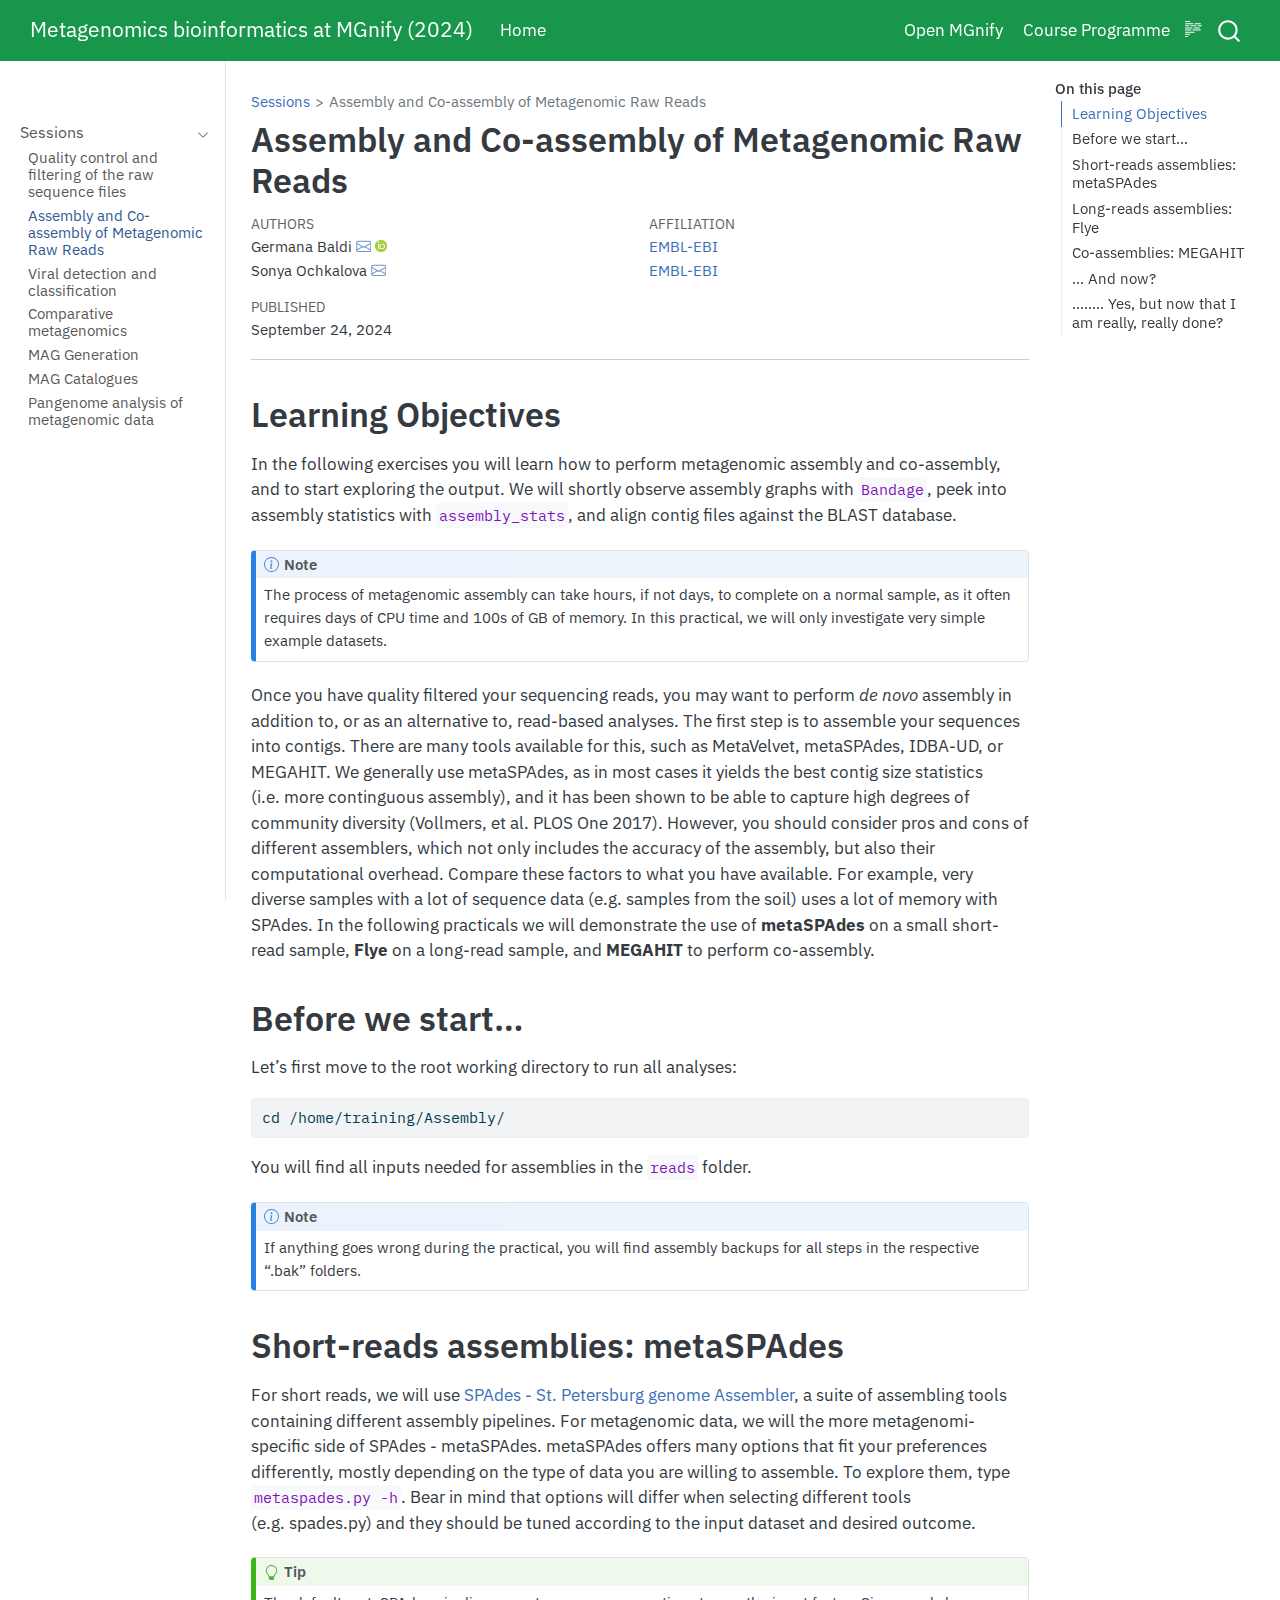
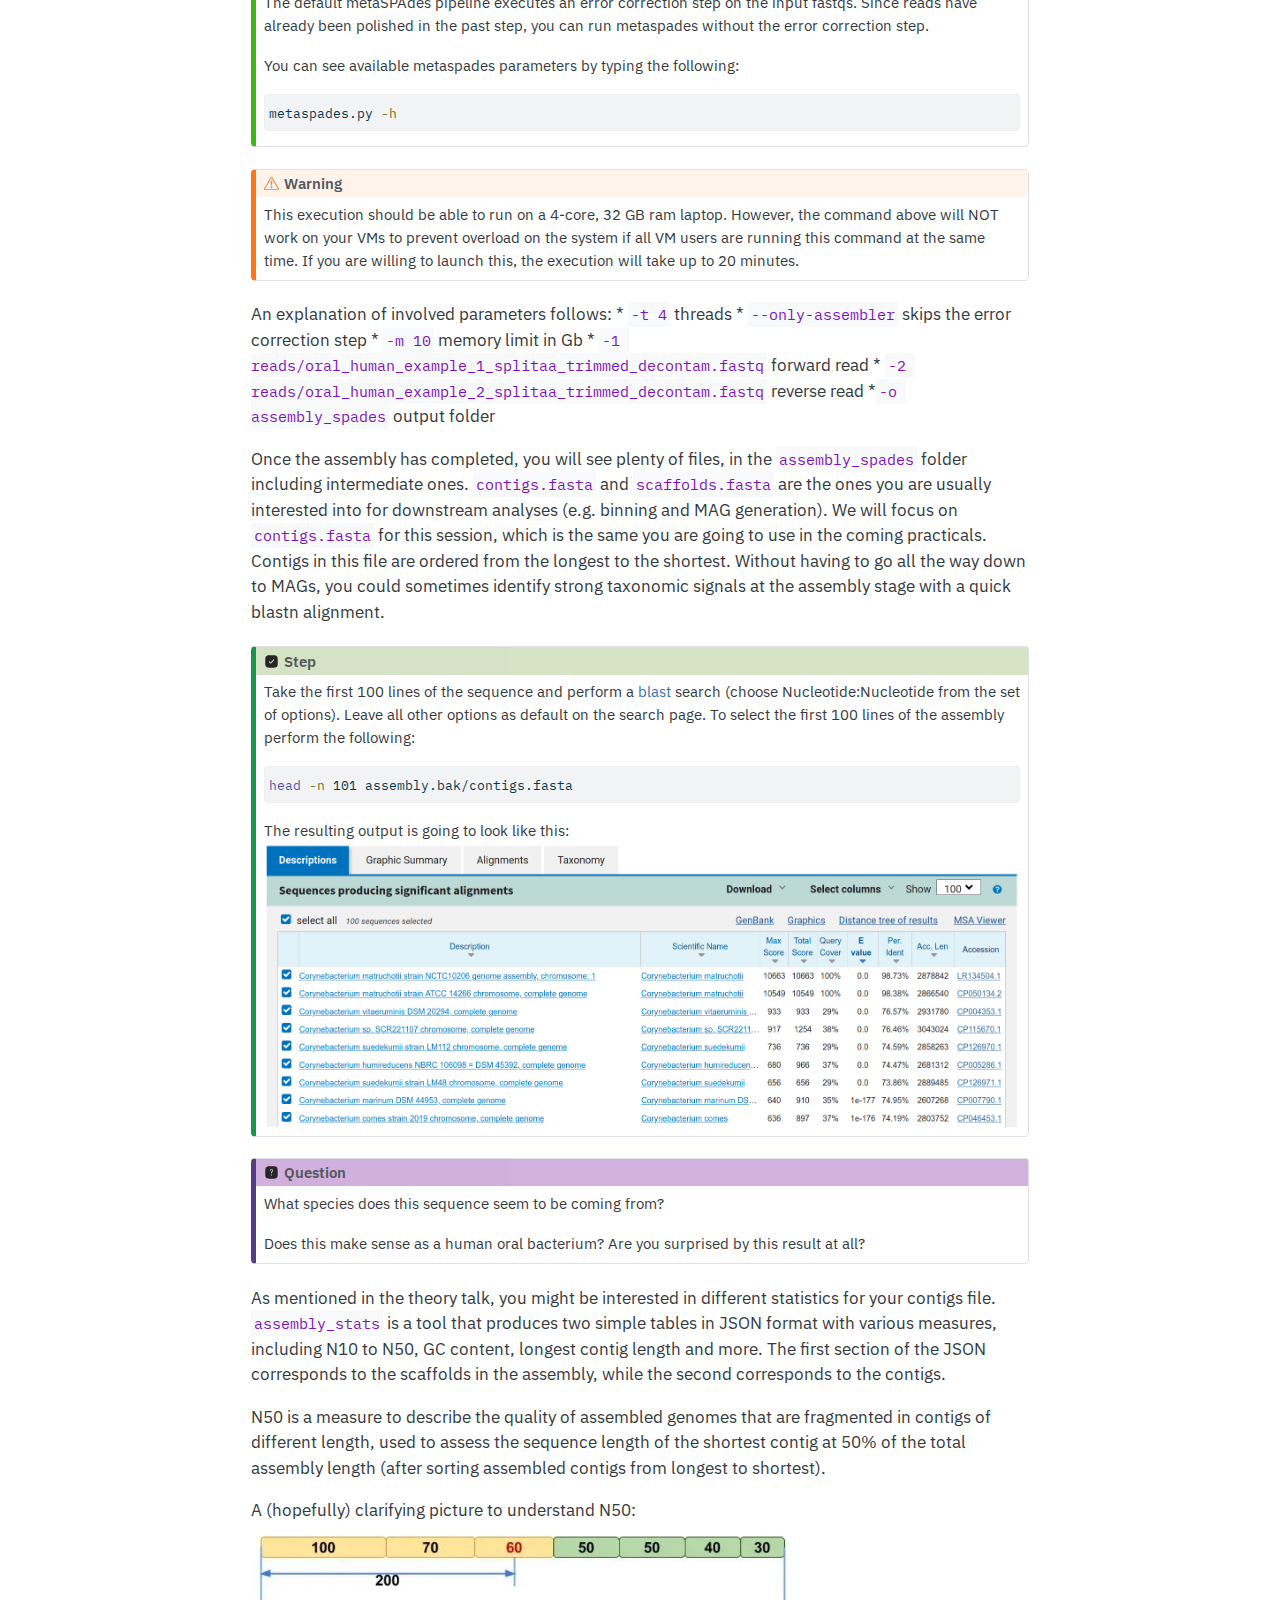
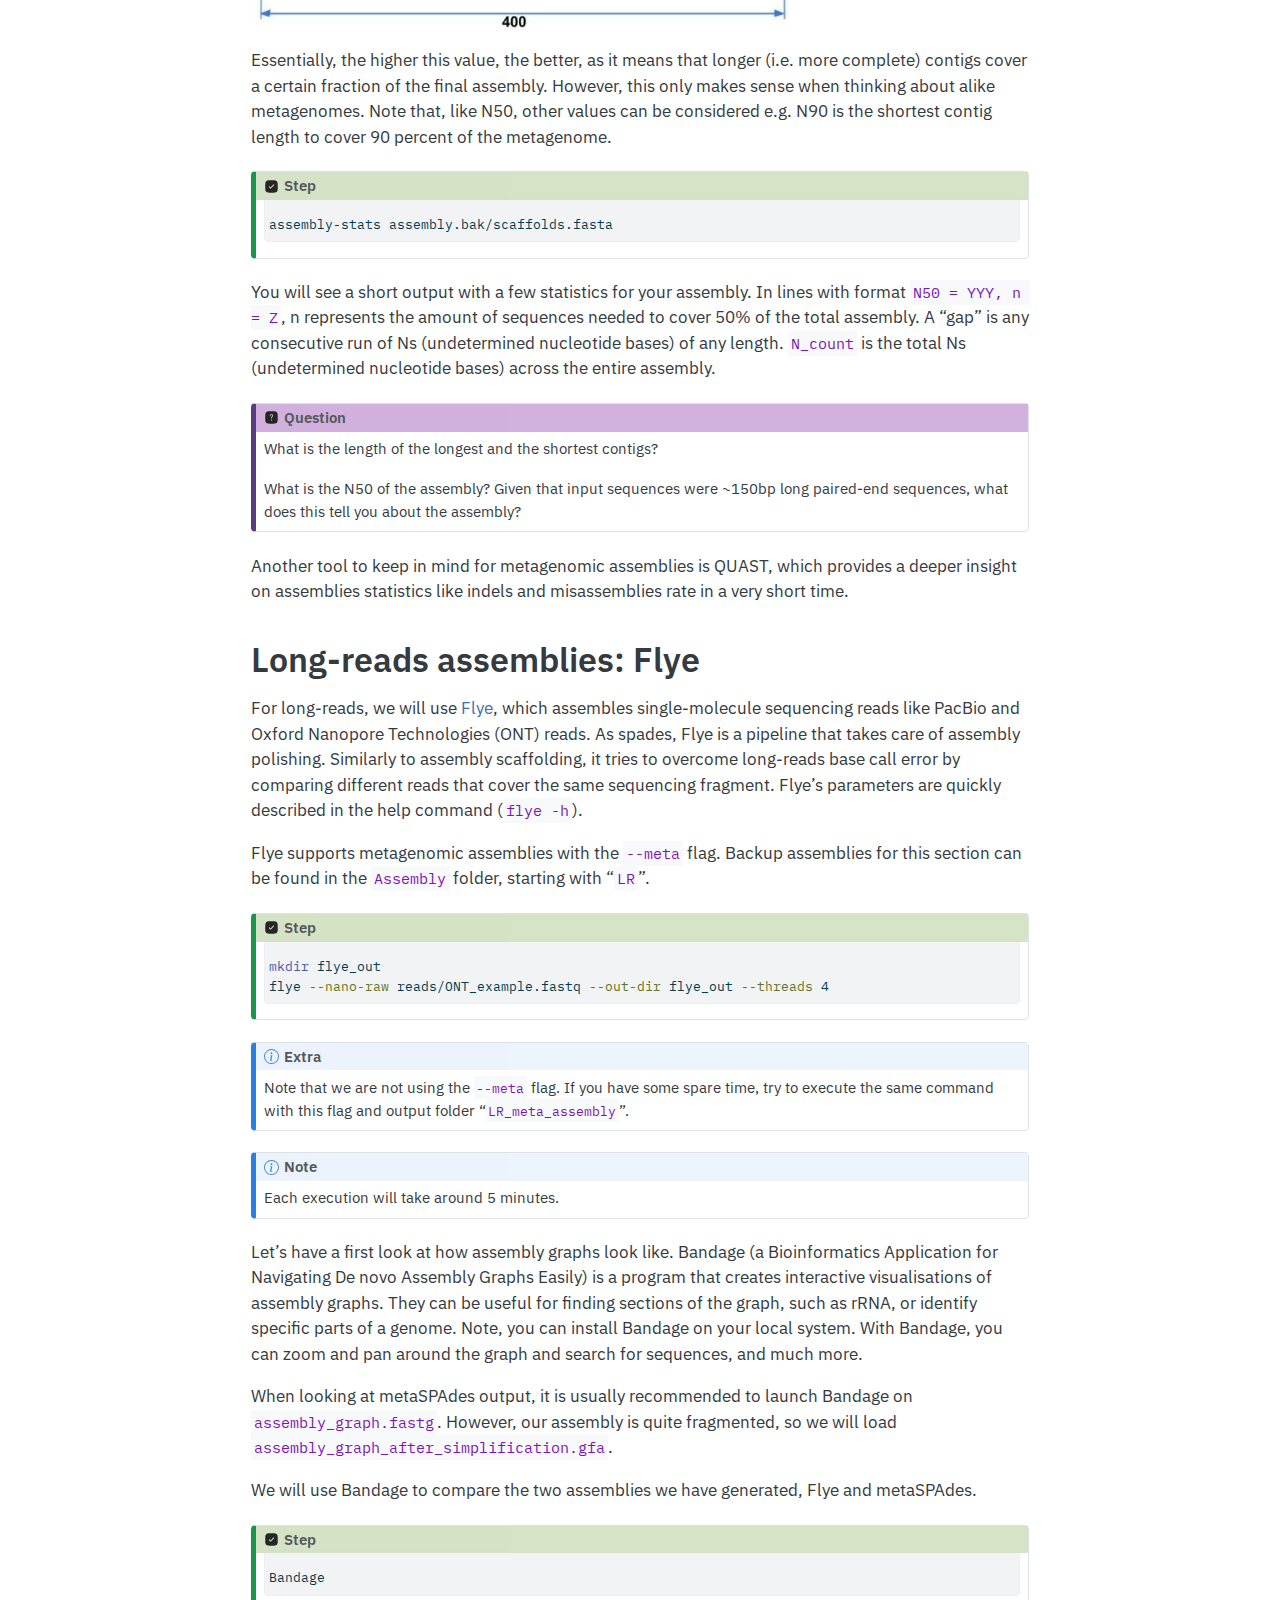
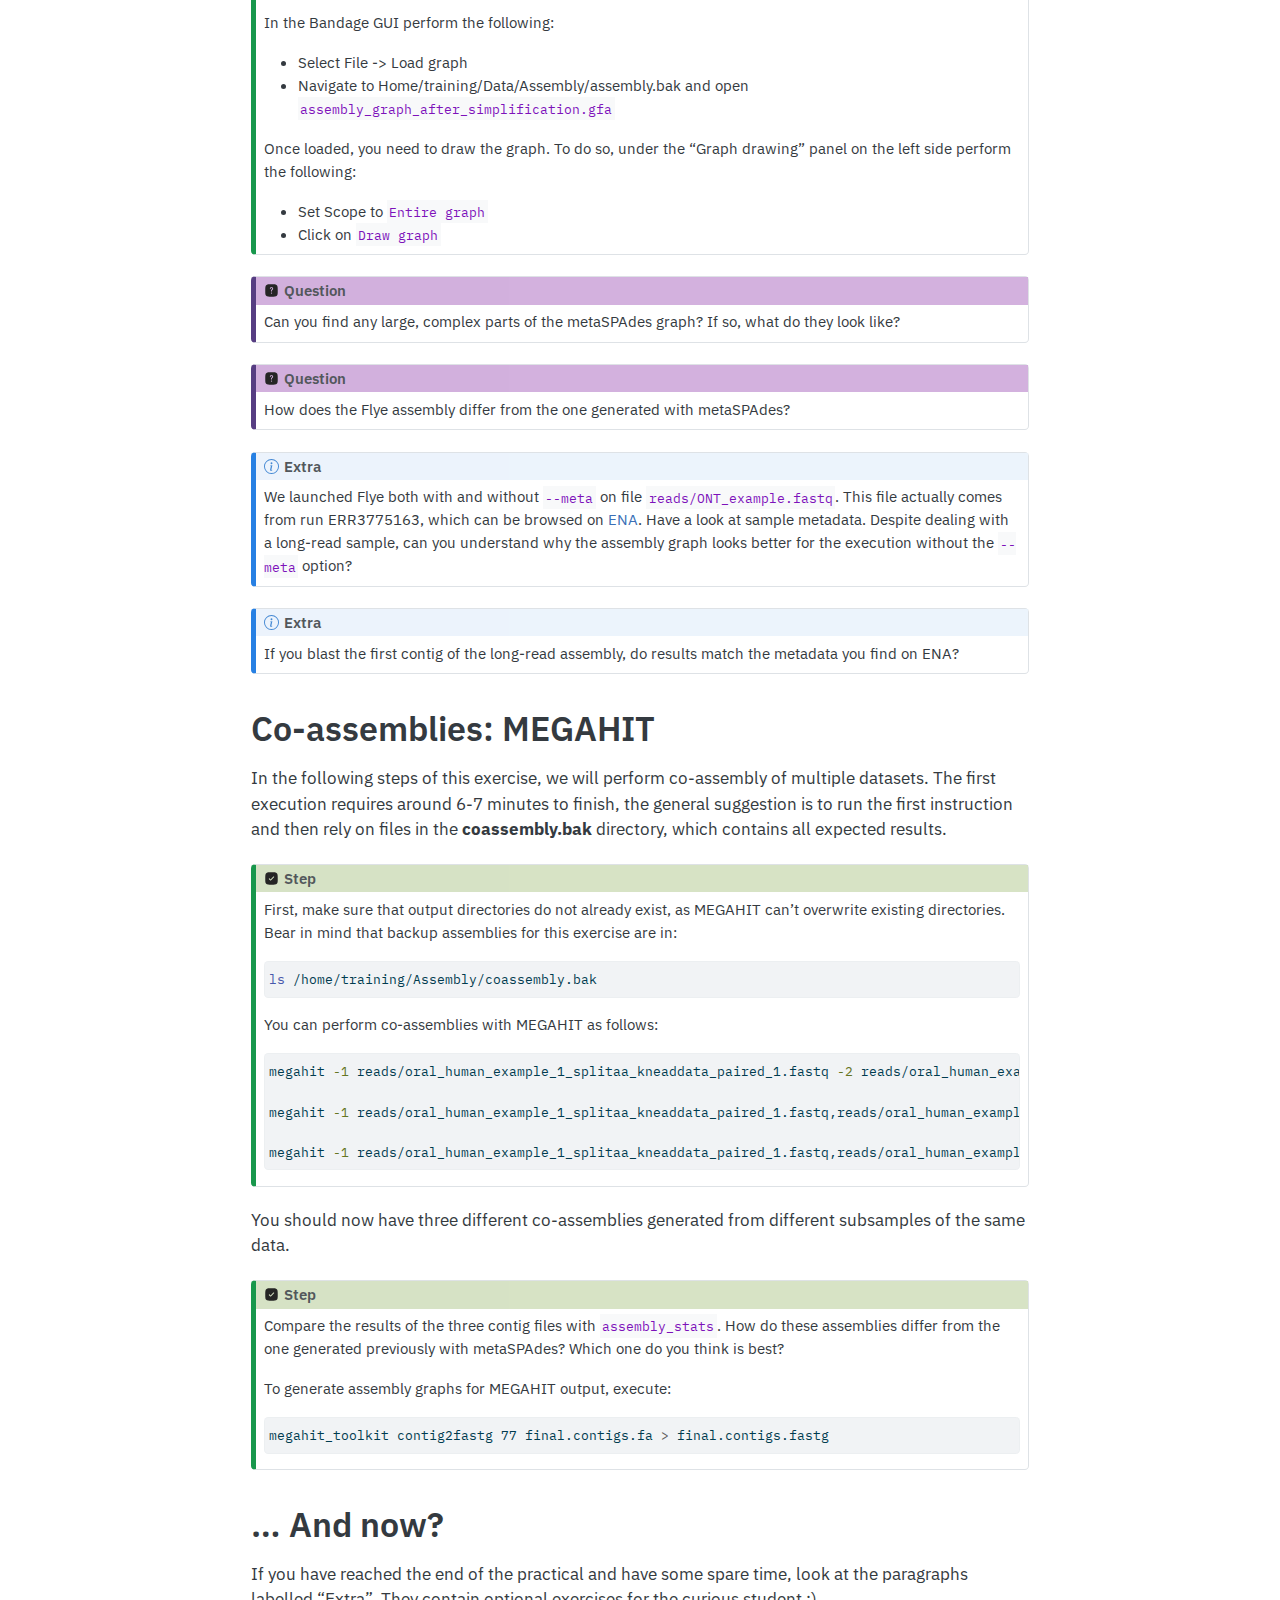
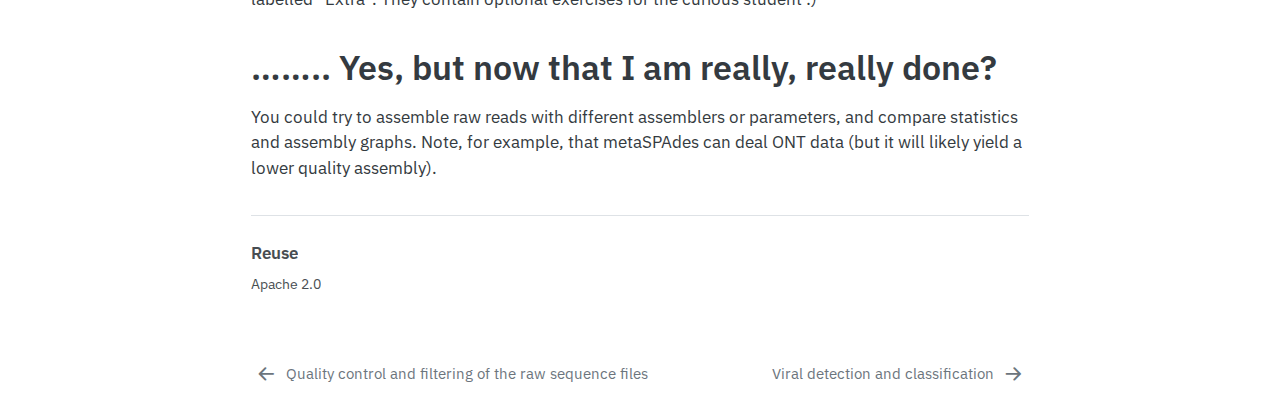
==== sessions/assemblies.html @ ae5f7436 "Built site for gh-pages" ====
<!DOCTYPE html>
<html xmlns="http://www.w3.org/1999/xhtml" lang="en" xml:lang="en"><head>

<meta charset="utf-8">
<meta name="generator" content="quarto-1.5.56">

<meta name="viewport" content="width=device-width, initial-scale=1.0, user-scalable=yes">

<meta name="author" content="Germana Baldi">
<meta name="author" content="Sonya Ochkalova">
<meta name="dcterms.date" content="2024-09-24">

<title>Assembly and Co-assembly of Metagenomic Raw Reads – Metagenomics bioinformatics at MGnify (2024)</title>
<style>
code{white-space: pre-wrap;}
span.smallcaps{font-variant: small-caps;}
div.columns{display: flex; gap: min(4vw, 1.5em);}
div.column{flex: auto; overflow-x: auto;}
div.hanging-indent{margin-left: 1.5em; text-indent: -1.5em;}
ul.task-list{list-style: none;}
ul.task-list li input[type="checkbox"] {
  width: 0.8em;
  margin: 0 0.8em 0.2em -1em; /* quarto-specific, see https://github.com/quarto-dev/quarto-cli/issues/4556 */ 
  vertical-align: middle;
}
/* CSS for syntax highlighting */
pre > code.sourceCode { white-space: pre; position: relative; }
pre > code.sourceCode > span { line-height: 1.25; }
pre > code.sourceCode > span:empty { height: 1.2em; }
.sourceCode { overflow: visible; }
code.sourceCode > span { color: inherit; text-decoration: inherit; }
div.sourceCode { margin: 1em 0; }
pre.sourceCode { margin: 0; }
@media screen {
div.sourceCode { overflow: auto; }
}
@media print {
pre > code.sourceCode { white-space: pre-wrap; }
pre > code.sourceCode > span { display: inline-block; text-indent: -5em; padding-left: 5em; }
}
pre.numberSource code
  { counter-reset: source-line 0; }
pre.numberSource code > span
  { position: relative; left: -4em; counter-increment: source-line; }
pre.numberSource code > span > a:first-child::before
  { content: counter(source-line);
    position: relative; left: -1em; text-align: right; vertical-align: baseline;
    border: none; display: inline-block;
    -webkit-touch-callout: none; -webkit-user-select: none;
    -khtml-user-select: none; -moz-user-select: none;
    -ms-user-select: none; user-select: none;
    padding: 0 4px; width: 4em;
  }
pre.numberSource { margin-left: 3em;  padding-left: 4px; }
div.sourceCode
  {   }
@media screen {
pre > code.sourceCode > span > a:first-child::before { text-decoration: underline; }
}
</style>


<script src="../site_libs/quarto-nav/quarto-nav.js"></script>
<script src="../site_libs/quarto-nav/headroom.min.js"></script>
<script src="../site_libs/clipboard/clipboard.min.js"></script>
<script src="../site_libs/quarto-search/autocomplete.umd.js"></script>
<script src="../site_libs/quarto-search/fuse.min.js"></script>
<script src="../site_libs/quarto-search/quarto-search.js"></script>
<meta name="quarto:offset" content="../">
<link href="../sessions/virify.html" rel="next">
<link href="../sessions/qc.html" rel="prev">
<link href="../static/mgnify_logo.png" rel="icon" type="image/png">
<script src="../site_libs/quarto-html/quarto.js"></script>
<script src="../site_libs/quarto-html/popper.min.js"></script>
<script src="../site_libs/quarto-html/tippy.umd.min.js"></script>
<script src="../site_libs/quarto-html/anchor.min.js"></script>
<link href="../site_libs/quarto-html/tippy.css" rel="stylesheet">
<link href="../site_libs/quarto-html/quarto-syntax-highlighting.css" rel="stylesheet" id="quarto-text-highlighting-styles">
<script src="../site_libs/bootstrap/bootstrap.min.js"></script>
<link href="../site_libs/bootstrap/bootstrap-icons.css" rel="stylesheet">
<link href="../site_libs/bootstrap/bootstrap.min.css" rel="stylesheet" id="quarto-bootstrap" data-mode="light">
<script id="quarto-search-options" type="application/json">{
  "location": "navbar",
  "copy-button": false,
  "collapse-after": 3,
  "panel-placement": "end",
  "type": "overlay",
  "limit": 50,
  "keyboard-shortcut": [
    "f",
    "/",
    "s"
  ],
  "show-item-context": false,
  "language": {
    "search-no-results-text": "No results",
    "search-matching-documents-text": "matching documents",
    "search-copy-link-title": "Copy link to search",
    "search-hide-matches-text": "Hide additional matches",
    "search-more-match-text": "more match in this document",
    "search-more-matches-text": "more matches in this document",
    "search-clear-button-title": "Clear",
    "search-text-placeholder": "",
    "search-detached-cancel-button-title": "Cancel",
    "search-submit-button-title": "Submit",
    "search-label": "Search"
  }
}</script>


</head>

<body class="nav-sidebar docked nav-fixed">

<div id="quarto-search-results"></div>
  <header id="quarto-header" class="headroom fixed-top">
    <nav class="navbar navbar-expand-lg " data-bs-theme="dark">
      <div class="navbar-container container-fluid">
      <div class="navbar-brand-container mx-auto">
    <a class="navbar-brand" href="../index.html">
    <span class="navbar-title">Metagenomics bioinformatics at MGnify (2024)</span>
    </a>
  </div>
            <div id="quarto-search" class="" title="Search"></div>
          <button class="navbar-toggler" type="button" data-bs-toggle="collapse" data-bs-target="#navbarCollapse" aria-controls="navbarCollapse" role="menu" aria-expanded="false" aria-label="Toggle navigation" onclick="if (window.quartoToggleHeadroom) { window.quartoToggleHeadroom(); }">
  <span class="navbar-toggler-icon"></span>
</button>
          <div class="collapse navbar-collapse" id="navbarCollapse">
            <ul class="navbar-nav navbar-nav-scroll me-auto">
  <li class="nav-item">
    <a class="nav-link" href="../index.html"> 
<span class="menu-text">Home</span></a>
  </li>  
</ul>
            <ul class="navbar-nav navbar-nav-scroll ms-auto">
  <li class="nav-item">
    <a class="nav-link" href="https://www.ebi.ac.uk/metagenomics"> 
<span class="menu-text">Open MGnify</span></a>
  </li>  
  <li class="nav-item">
    <a class="nav-link" href="https://www.ebi.ac.uk/training/events/metagenomics-bioinformatics-mgnify/#vf-tabs__section--tab2"> 
<span class="menu-text">Course Programme</span></a>
  </li>  
</ul>
          </div> <!-- /navcollapse -->
            <div class="quarto-navbar-tools">
  <a href="" class="quarto-reader-toggle quarto-navigation-tool px-1" onclick="window.quartoToggleReader(); return false;" title="Toggle reader mode">
  <div class="quarto-reader-toggle-btn">
  <i class="bi"></i>
  </div>
</a>
</div>
      </div> <!-- /container-fluid -->
    </nav>
  <nav class="quarto-secondary-nav">
    <div class="container-fluid d-flex">
      <button type="button" class="quarto-btn-toggle btn" data-bs-toggle="collapse" role="button" data-bs-target=".quarto-sidebar-collapse-item" aria-controls="quarto-sidebar" aria-expanded="false" aria-label="Toggle sidebar navigation" onclick="if (window.quartoToggleHeadroom) { window.quartoToggleHeadroom(); }">
        <i class="bi bi-layout-text-sidebar-reverse"></i>
      </button>
        <nav class="quarto-page-breadcrumbs" aria-label="breadcrumb"><ol class="breadcrumb"><li class="breadcrumb-item"><a href="../sessions/qc.html">Sessions</a></li><li class="breadcrumb-item"><a href="../sessions/assemblies.html">Assembly and Co-assembly of Metagenomic Raw Reads</a></li></ol></nav>
        <a class="flex-grow-1" role="navigation" data-bs-toggle="collapse" data-bs-target=".quarto-sidebar-collapse-item" aria-controls="quarto-sidebar" aria-expanded="false" aria-label="Toggle sidebar navigation" onclick="if (window.quartoToggleHeadroom) { window.quartoToggleHeadroom(); }">      
        </a>
      <button type="button" class="btn quarto-search-button" aria-label="Search" onclick="window.quartoOpenSearch();">
        <i class="bi bi-search"></i>
      </button>
    </div>
  </nav>
</header>
<!-- content -->
<div id="quarto-content" class="quarto-container page-columns page-rows-contents page-layout-article page-navbar">
<!-- sidebar -->
  <nav id="quarto-sidebar" class="sidebar collapse collapse-horizontal quarto-sidebar-collapse-item sidebar-navigation docked overflow-auto">
        <div class="mt-2 flex-shrink-0 align-items-center">
        <div class="sidebar-search">
        <div id="quarto-search" class="" title="Search"></div>
        </div>
        </div>
    <div class="sidebar-menu-container"> 
    <ul class="list-unstyled mt-1">
        <li class="sidebar-item sidebar-item-section">
      <div class="sidebar-item-container"> 
            <a class="sidebar-item-text sidebar-link text-start" data-bs-toggle="collapse" data-bs-target="#quarto-sidebar-section-1" role="navigation" aria-expanded="true">
 <span class="menu-text">Sessions</span></a>
          <a class="sidebar-item-toggle text-start" data-bs-toggle="collapse" data-bs-target="#quarto-sidebar-section-1" role="navigation" aria-expanded="true" aria-label="Toggle section">
            <i class="bi bi-chevron-right ms-2"></i>
          </a> 
      </div>
      <ul id="quarto-sidebar-section-1" class="collapse list-unstyled sidebar-section depth1 show">  
          <li class="sidebar-item">
  <div class="sidebar-item-container"> 
  <a href="../sessions/qc.html" class="sidebar-item-text sidebar-link">
 <span class="menu-text">Quality control and filtering of the raw sequence files</span></a>
  </div>
</li>
          <li class="sidebar-item">
  <div class="sidebar-item-container"> 
  <a href="../sessions/assemblies.html" class="sidebar-item-text sidebar-link active">
 <span class="menu-text">Assembly and Co-assembly of Metagenomic Raw Reads</span></a>
  </div>
</li>
          <li class="sidebar-item">
  <div class="sidebar-item-container"> 
  <a href="../sessions/virify.html" class="sidebar-item-text sidebar-link">
 <span class="menu-text">Viral detection and classification</span></a>
  </div>
</li>
          <li class="sidebar-item">
  <div class="sidebar-item-container"> 
  <a href="../sessions/comparative_metagenomics.html" class="sidebar-item-text sidebar-link">
 <span class="menu-text">Comparative metagenomics</span></a>
  </div>
</li>
          <li class="sidebar-item">
  <div class="sidebar-item-container"> 
  <a href="../sessions/mags.html" class="sidebar-item-text sidebar-link">
 <span class="menu-text">MAG Generation</span></a>
  </div>
</li>
          <li class="sidebar-item">
  <div class="sidebar-item-container"> 
  <a href="../sessions/mag_catalogues.html" class="sidebar-item-text sidebar-link">
 <span class="menu-text">MAG Catalogues</span></a>
  </div>
</li>
          <li class="sidebar-item">
  <div class="sidebar-item-container"> 
  <a href="../sessions/pangenome.html" class="sidebar-item-text sidebar-link">
 <span class="menu-text">Pangenome analysis of metagenomic data</span></a>
  </div>
</li>
      </ul>
  </li>
    </ul>
    </div>
</nav>
<div id="quarto-sidebar-glass" class="quarto-sidebar-collapse-item" data-bs-toggle="collapse" data-bs-target=".quarto-sidebar-collapse-item"></div>
<!-- margin-sidebar -->
    <div id="quarto-margin-sidebar" class="sidebar margin-sidebar">
        <nav id="TOC" role="doc-toc" class="toc-active">
    <h2 id="toc-title">On this page</h2>
   
  <ul>
  <li><a href="#learning-objectives" id="toc-learning-objectives" class="nav-link active" data-scroll-target="#learning-objectives">Learning Objectives</a></li>
  <li><a href="#before-we-start" id="toc-before-we-start" class="nav-link" data-scroll-target="#before-we-start">Before we start…</a></li>
  <li><a href="#short-reads-assemblies-metaspades" id="toc-short-reads-assemblies-metaspades" class="nav-link" data-scroll-target="#short-reads-assemblies-metaspades">Short-reads assemblies: metaSPAdes</a></li>
  <li><a href="#long-reads-assemblies-flye" id="toc-long-reads-assemblies-flye" class="nav-link" data-scroll-target="#long-reads-assemblies-flye">Long-reads assemblies: Flye</a></li>
  <li><a href="#co-assemblies-megahit" id="toc-co-assemblies-megahit" class="nav-link" data-scroll-target="#co-assemblies-megahit">Co-assemblies: MEGAHIT</a></li>
  <li><a href="#and-now" id="toc-and-now" class="nav-link" data-scroll-target="#and-now">… And now?</a></li>
  <li><a href="#yes-but-now-that-i-am-really-really-done" id="toc-yes-but-now-that-i-am-really-really-done" class="nav-link" data-scroll-target="#yes-but-now-that-i-am-really-really-done">…….. Yes, but now that I am really, really done?</a></li>
  </ul>
</nav>
    </div>
<!-- main -->
<main class="content" id="quarto-document-content">

<header id="title-block-header" class="quarto-title-block default"><nav class="quarto-page-breadcrumbs quarto-title-breadcrumbs d-none d-lg-block" aria-label="breadcrumb"><ol class="breadcrumb"><li class="breadcrumb-item"><a href="../sessions/qc.html">Sessions</a></li><li class="breadcrumb-item"><a href="../sessions/assemblies.html">Assembly and Co-assembly of Metagenomic Raw Reads</a></li></ol></nav>
<div class="quarto-title">
<h1 class="title">Assembly and Co-assembly of Metagenomic Raw Reads</h1>
</div>


<div class="quarto-title-meta-author">
  <div class="quarto-title-meta-heading">Authors</div>
  <div class="quarto-title-meta-heading">Affiliation</div>
  
    <div class="quarto-title-meta-contents">
    <p class="author">Germana Baldi <a href="mailto:germanab@ebi.ac.uk" class="quarto-title-author-email"><i class="bi bi-envelope"></i></a> <a href="https://orcid.org/0000-0003-1719-5206" class="quarto-title-author-orcid"> <img src="[data-uri]"></a></p>
  </div>
  <div class="quarto-title-meta-contents">
        <p class="affiliation">
            <a href="www.ebi.ac.uk">
            EMBL-EBI
            </a>
          </p>
      </div>
    <div class="quarto-title-meta-contents">
    <p class="author">Sonya Ochkalova <a href="mailto:sofia@ebi.ac.uk" class="quarto-title-author-email"><i class="bi bi-envelope"></i></a> </p>
  </div>
  <div class="quarto-title-meta-contents">
        <p class="affiliation">
            <a href="www.ebi.ac.uk">
            EMBL-EBI
            </a>
          </p>
      </div>
  </div>

<div class="quarto-title-meta">

      
    <div>
    <div class="quarto-title-meta-heading">Published</div>
    <div class="quarto-title-meta-contents">
      <p class="date">September 24, 2024</p>
    </div>
  </div>
  
    
  </div>
  


</header>


<hr>
<section id="learning-objectives" class="level1">
<h1>Learning Objectives</h1>
<p>In the following exercises you will learn how to perform metagenomic assembly and co-assembly, and to start exploring the output. We will shortly observe assembly graphs with <code>Bandage</code>, peek into assembly statistics with <code>assembly_stats</code>, and align contig files against the BLAST database.</p>
<div class="callout callout-style-default callout-note callout-titled">
<div class="callout-header d-flex align-content-center">
<div class="callout-icon-container">
<i class="callout-icon"></i>
</div>
<div class="callout-title-container flex-fill">
Note
</div>
</div>
<div class="callout-body-container callout-body">
<p>The process of metagenomic assembly can take hours, if not days, to complete on a normal sample, as it often requires days of CPU time and 100s of GB of memory. In this practical, we will only investigate very simple example datasets.</p>
</div>
</div>
<p>Once you have quality filtered your sequencing reads, you may want to perform <em>de novo</em> assembly in addition to, or as an alternative to, read-based analyses. The first step is to assemble your sequences into contigs. There are many tools available for this, such as MetaVelvet, metaSPAdes, IDBA-UD, or MEGAHIT. We generally use metaSPAdes, as in most cases it yields the best contig size statistics (i.e.&nbsp;more continguous assembly), and it has been shown to be able to capture high degrees of community diversity (Vollmers, et al.&nbsp;PLOS One 2017). However, you should consider pros and cons of different assemblers, which not only includes the accuracy of the assembly, but also their computational overhead. Compare these factors to what you have available. For example, very diverse samples with a lot of sequence data (e.g.&nbsp;samples from the soil) uses a lot of memory with SPAdes. In the following practicals we will demonstrate the use of <strong>metaSPAdes</strong> on a small short-read sample, <strong>Flye</strong> on a long-read sample, and <strong>MEGAHIT</strong> to perform co-assembly.</p>
</section>
<section id="before-we-start" class="level1">
<h1>Before we start…</h1>
<p>Let’s first move to the root working directory to run all analyses:</p>
<div class="sourceCode" id="cb1"><pre class="sourceCode bash code-with-copy"><code class="sourceCode bash"><span id="cb1-1"><a href="#cb1-1" aria-hidden="true" tabindex="-1"></a><span class="bu">cd</span> /home/training/Assembly/</span></code><button title="Copy to Clipboard" class="code-copy-button"><i class="bi"></i></button></pre></div>
<p>You will find all inputs needed for assemblies in the <code>reads</code> folder.</p>
<div class="callout callout-style-default callout-note callout-titled">
<div class="callout-header d-flex align-content-center">
<div class="callout-icon-container">
<i class="callout-icon"></i>
</div>
<div class="callout-title-container flex-fill">
Note
</div>
</div>
<div class="callout-body-container callout-body">
<p>If anything goes wrong during the practical, you will find assembly backups for all steps in the respective “.bak” folders.</p>
</div>
</div>
</section>
<section id="short-reads-assemblies-metaspades" class="level1">
<h1>Short-reads assemblies: metaSPAdes</h1>
<p>For short reads, we will use <a href="https://github.com/ablab/spades">SPAdes - St.&nbsp;Petersburg genome Assembler</a>, a suite of assembling tools containing different assembly pipelines. For metagenomic data, we will the more metagenomi-specific side of SPAdes - metaSPAdes. metaSPAdes offers many options that fit your preferences differently, mostly depending on the type of data you are willing to assemble. To explore them, type <code>metaspades.py -h</code>. Bear in mind that options will differ when selecting different tools (e.g.&nbsp;spades.py) and they should be tuned according to the input dataset and desired outcome.</p>
<div class="callout callout-style-default callout-tip callout-titled">
<div class="callout-header d-flex align-content-center">
<div class="callout-icon-container">
<i class="callout-icon"></i>
</div>
<div class="callout-title-container flex-fill">
Tip
</div>
</div>
<div class="callout-body-container callout-body">
<p>The default metaSPAdes pipeline executes an error correction step on the input fastqs. Since reads have already been polished in the past step, you can run metaspades without the error correction step.</p>
<p>You can see available metaspades parameters by typing the following:</p>
<div class="sourceCode" id="cb2"><pre class="sourceCode bash code-with-copy"><code class="sourceCode bash"><span id="cb2-1"><a href="#cb2-1" aria-hidden="true" tabindex="-1"></a><span class="ex">metaspades.py</span> <span class="at">-h</span> </span></code><button title="Copy to Clipboard" class="code-copy-button"><i class="bi"></i></button></pre></div>
</div>
</div>
<div class="callout callout-style-default callout-warning callout-titled">
<div class="callout-header d-flex align-content-center">
<div class="callout-icon-container">
<i class="callout-icon"></i>
</div>
<div class="callout-title-container flex-fill">
Warning
</div>
</div>
<div class="callout-body-container callout-body">
<p>This execution should be able to run on a 4-core, 32 GB ram laptop. However, the command above will NOT work on your VMs to prevent overload on the system if all VM users are running this command at the same time. If you are willing to launch this, the execution will take up to 20 minutes.</p>
</div>
</div>
<p>An explanation of involved parameters follows: * <code>-t 4</code> threads * <code>--only-assembler</code> skips the error correction step * <code>-m 10</code> memory limit in Gb * <code>-1 reads/oral_human_example_1_splitaa_trimmed_decontam.fastq</code> forward read * <code>-2 reads/oral_human_example_2_splitaa_trimmed_decontam.fastq</code> reverse read *<code>-o assembly_spades</code> output folder</p>
<p>Once the assembly has completed, you will see plenty of files, in the <code>assembly_spades</code> folder including intermediate ones. <code>contigs.fasta</code> and <code>scaffolds.fasta</code> are the ones you are usually interested into for downstream analyses (e.g.&nbsp;binning and MAG generation). We will focus on <code>contigs.fasta</code> for this session, which is the same you are going to use in the coming practicals. Contigs in this file are ordered from the longest to the shortest. Without having to go all the way down to MAGs, you could sometimes identify strong taxonomic signals at the assembly stage with a quick blastn alignment.</p>
<div class="callout callout-style-default callout-step callout-titled">
<div class="callout-header d-flex align-content-center">
<div class="callout-icon-container">
<i class="callout-icon"></i>
</div>
<div class="callout-title-container flex-fill">
Step
</div>
</div>
<div class="callout-body-container callout-body">
<p>Take the first 100 lines of the sequence and perform a <a href="https://blast.ncbi.nlm.nih.gov/Blast.cgi">blast</a> search (choose Nucleotide:Nucleotide from the set of options). Leave all other options as default on the search page. To select the first 100 lines of the assembly perform the following:</p>
<div class="sourceCode" id="cb3"><pre class="sourceCode bash code-with-copy"><code class="sourceCode bash"><span id="cb3-1"><a href="#cb3-1" aria-hidden="true" tabindex="-1"></a><span class="fu">head</span> <span class="at">-n</span> 101 assembly.bak/contigs.fasta</span></code><button title="Copy to Clipboard" class="code-copy-button"><i class="bi"></i></button></pre></div>
<p>The resulting output is going to look like this: <img src="assemblies/BLAST_assembly_spades_results.png" class="img-fluid" alt="Blast-n"></p>
</div>
</div>
<div class="callout callout-style-default callout-question callout-titled">
<div class="callout-header d-flex align-content-center">
<div class="callout-icon-container">
<i class="callout-icon"></i>
</div>
<div class="callout-title-container flex-fill">
Question
</div>
</div>
<div class="callout-body-container callout-body">
<p>What species does this sequence seem to be coming from?</p>
<p>Does this make sense as a human oral bacterium? Are you surprised by this result at all?</p>
</div>
</div>
<p>As mentioned in the theory talk, you might be interested in different statistics for your contigs file. <code>assembly_stats</code> is a tool that produces two simple tables in JSON format with various measures, including N10 to N50, GC content, longest contig length and more. The first section of the JSON corresponds to the scaffolds in the assembly, while the second corresponds to the contigs.</p>
<p>N50 is a measure to describe the quality of assembled genomes that are fragmented in contigs of different length, used to assess the sequence length of the shortest contig at 50% of the total assembly length (after sorting assembled contigs from longest to shortest).</p>
<p>A (hopefully) clarifying picture to understand N50: <img src="assemblies/N50.png" style="width:70.0%;height:70.0%" alt="N50"></p>
<p>Essentially, the higher this value, the better, as it means that longer (i.e.&nbsp;more complete) contigs cover a certain fraction of the final assembly. However, this only makes sense when thinking about alike metagenomes. Note that, like N50, other values can be considered e.g.&nbsp;N90 is the shortest contig length to cover 90 percent of the metagenome.</p>
<div class="callout callout-style-default callout-step callout-titled">
<div class="callout-header d-flex align-content-center">
<div class="callout-icon-container">
<i class="callout-icon"></i>
</div>
<div class="callout-title-container flex-fill">
Step
</div>
</div>
<div class="callout-body-container callout-body">
<div class="sourceCode" id="cb4"><pre class="sourceCode bash code-with-copy"><code class="sourceCode bash"><span id="cb4-1"><a href="#cb4-1" aria-hidden="true" tabindex="-1"></a><span class="ex">assembly-stats</span> assembly.bak/scaffolds.fasta</span></code><button title="Copy to Clipboard" class="code-copy-button"><i class="bi"></i></button></pre></div>
</div>
</div>
<p>You will see a short output with a few statistics for your assembly. In lines with format <code>N50 = YYY, n = Z</code>, n represents the amount of sequences needed to cover 50% of the total assembly. A “gap” is any consecutive run of Ns (undetermined nucleotide bases) of any length. <code>N_count</code> is the total Ns (undetermined nucleotide bases) across the entire assembly.</p>
<div class="callout callout-style-default callout-question callout-titled">
<div class="callout-header d-flex align-content-center">
<div class="callout-icon-container">
<i class="callout-icon"></i>
</div>
<div class="callout-title-container flex-fill">
Question
</div>
</div>
<div class="callout-body-container callout-body">
<p>What is the length of the longest and the shortest contigs?</p>
<p>What is the N50 of the assembly? Given that input sequences were ~150bp long paired-end sequences, what does this tell you about the assembly?</p>
</div>
</div>
<p>Another tool to keep in mind for metagenomic assemblies is QUAST, which provides a deeper insight on assemblies statistics like indels and misassemblies rate in a very short time.</p>
</section>
<section id="long-reads-assemblies-flye" class="level1">
<h1>Long-reads assemblies: Flye</h1>
<p>For long-reads, we will use <a href="https://github.com/fenderglass/Flye">Flye</a>, which assembles single-molecule sequencing reads like PacBio and Oxford Nanopore Technologies (ONT) reads. As spades, Flye is a pipeline that takes care of assembly polishing. Similarly to assembly scaffolding, it tries to overcome long-reads base call error by comparing different reads that cover the same sequencing fragment. Flye’s parameters are quickly described in the help command (<code>flye -h</code>).</p>
<p>Flye supports metagenomic assemblies with the <code>--meta</code> flag. Backup assemblies for this section can be found in the <code>Assembly</code> folder, starting with “<code>LR</code>”.</p>
<div class="callout callout-style-default callout-step callout-titled">
<div class="callout-header d-flex align-content-center">
<div class="callout-icon-container">
<i class="callout-icon"></i>
</div>
<div class="callout-title-container flex-fill">
Step
</div>
</div>
<div class="callout-body-container callout-body">
<div class="sourceCode" id="cb5"><pre class="sourceCode bash code-with-copy"><code class="sourceCode bash"><span id="cb5-1"><a href="#cb5-1" aria-hidden="true" tabindex="-1"></a><span class="fu">mkdir</span> flye_out</span>
<span id="cb5-2"><a href="#cb5-2" aria-hidden="true" tabindex="-1"></a><span class="ex">flye</span> <span class="at">--nano-raw</span> reads/ONT_example.fastq <span class="at">--out-dir</span> flye_out <span class="at">--threads</span> 4</span></code><button title="Copy to Clipboard" class="code-copy-button"><i class="bi"></i></button></pre></div>
</div>
</div>
<div class="callout callout-style-default callout-note callout-titled">
<div class="callout-header d-flex align-content-center">
<div class="callout-icon-container">
<i class="callout-icon"></i>
</div>
<div class="callout-title-container flex-fill">
Extra
</div>
</div>
<div class="callout-body-container callout-body">
<p>Note that we are not using the <code>--meta</code> flag. If you have some spare time, try to execute the same command with this flag and output folder “<code>LR_meta_assembly</code>”.</p>
</div>
</div>
<div class="callout callout-style-default callout-note callout-titled">
<div class="callout-header d-flex align-content-center">
<div class="callout-icon-container">
<i class="callout-icon"></i>
</div>
<div class="callout-title-container flex-fill">
Note
</div>
</div>
<div class="callout-body-container callout-body">
<p>Each execution will take around 5 minutes.</p>
</div>
</div>
<p>Let’s have a first look at how assembly graphs look like. Bandage (a Bioinformatics Application for Navigating De novo Assembly Graphs Easily) is a program that creates interactive visualisations of assembly graphs. They can be useful for finding sections of the graph, such as rRNA, or identify specific parts of a genome. Note, you can install Bandage on your local system. With Bandage, you can zoom and pan around the graph and search for sequences, and much more.</p>
<p>When looking at metaSPAdes output, it is usually recommended to launch Bandage on <code>assembly_graph.fastg</code>. However, our assembly is quite fragmented, so we will load <code>assembly_graph_after_simplification.gfa</code>.</p>
<p>We will use Bandage to compare the two assemblies we have generated, Flye and metaSPAdes.</p>
<div class="callout callout-style-default callout-step callout-titled">
<div class="callout-header d-flex align-content-center">
<div class="callout-icon-container">
<i class="callout-icon"></i>
</div>
<div class="callout-title-container flex-fill">
Step
</div>
</div>
<div class="callout-body-container callout-body">
<div class="sourceCode" id="cb6"><pre class="sourceCode bash code-with-copy"><code class="sourceCode bash"><span id="cb6-1"><a href="#cb6-1" aria-hidden="true" tabindex="-1"></a><span class="ex">Bandage</span></span></code><button title="Copy to Clipboard" class="code-copy-button"><i class="bi"></i></button></pre></div>
<p>In the Bandage GUI perform the following:</p>
<ul>
<li>Select File -&gt; Load graph</li>
<li>Navigate to Home/training/Data/Assembly/assembly.bak and open <code>assembly_graph_after_simplification.gfa</code></li>
</ul>
<p>Once loaded, you need to draw the graph. To do so, under the “Graph drawing” panel on the left side perform the following:</p>
<ul>
<li>Set Scope to <code>Entire graph</code></li>
<li>Click on <code>Draw graph</code></li>
</ul>
</div>
</div>
<div class="callout callout-style-default callout-question callout-titled">
<div class="callout-header d-flex align-content-center">
<div class="callout-icon-container">
<i class="callout-icon"></i>
</div>
<div class="callout-title-container flex-fill">
Question
</div>
</div>
<div class="callout-body-container callout-body">
<p>Can you find any large, complex parts of the metaSPAdes graph? If so, what do they look like?</p>
</div>
</div>
<div class="callout callout-style-default callout-question callout-titled">
<div class="callout-header d-flex align-content-center">
<div class="callout-icon-container">
<i class="callout-icon"></i>
</div>
<div class="callout-title-container flex-fill">
Question
</div>
</div>
<div class="callout-body-container callout-body">
<p>How does the Flye assembly differ from the one generated with metaSPAdes?</p>
</div>
</div>
<div class="callout callout-style-default callout-note callout-titled">
<div class="callout-header d-flex align-content-center">
<div class="callout-icon-container">
<i class="callout-icon"></i>
</div>
<div class="callout-title-container flex-fill">
Extra
</div>
</div>
<div class="callout-body-container callout-body">
<p>We launched Flye both with and without <code>--meta</code> on file <code>reads/ONT_example.fastq</code>. This file actually comes from run ERR3775163, which can be browsed on <a href="https://www.ebi.ac.uk/ena/browser/home">ENA</a>. Have a look at sample metadata. Despite dealing with a long-read sample, can you understand why the assembly graph looks better for the execution without the <code>--meta</code> option?</p>
</div>
</div>
<div class="callout callout-style-default callout-note callout-titled">
<div class="callout-header d-flex align-content-center">
<div class="callout-icon-container">
<i class="callout-icon"></i>
</div>
<div class="callout-title-container flex-fill">
Extra
</div>
</div>
<div class="callout-body-container callout-body">
<p>If you blast the first contig of the long-read assembly, do results match the metadata you find on ENA?</p>
</div>
</div>
</section>
<section id="co-assemblies-megahit" class="level1">
<h1>Co-assemblies: MEGAHIT</h1>
<p>In the following steps of this exercise, we will perform co-assembly of multiple datasets. The first execution requires around 6-7 minutes to finish, the general suggestion is to run the first instruction and then rely on files in the <strong>coassembly.bak</strong> directory, which contains all expected results.</p>
<div class="callout callout-style-default callout-step callout-titled">
<div class="callout-header d-flex align-content-center">
<div class="callout-icon-container">
<i class="callout-icon"></i>
</div>
<div class="callout-title-container flex-fill">
Step
</div>
</div>
<div class="callout-body-container callout-body">
<p>First, make sure that output directories do not already exist, as MEGAHIT can’t overwrite existing directories. Bear in mind that backup assemblies for this exercise are in:</p>
<div class="sourceCode" id="cb7"><pre class="sourceCode bash code-with-copy"><code class="sourceCode bash"><span id="cb7-1"><a href="#cb7-1" aria-hidden="true" tabindex="-1"></a><span class="fu">ls</span> /home/training/Assembly/coassembly.bak</span></code><button title="Copy to Clipboard" class="code-copy-button"><i class="bi"></i></button></pre></div>
<p>You can perform co-assemblies with MEGAHIT as follows:</p>
<div class="sourceCode" id="cb8"><pre class="sourceCode bash code-with-copy"><code class="sourceCode bash"><span id="cb8-1"><a href="#cb8-1" aria-hidden="true" tabindex="-1"></a><span class="ex">megahit</span> <span class="at">-1</span> reads/oral_human_example_1_splitaa_kneaddata_paired_1.fastq <span class="at">-2</span> reads/oral_human_example_1_splitaa_kneaddata_paired_2.fastq <span class="at">-o</span> coassembly1_new <span class="at">-t</span> 4 <span class="at">--k-list</span> 23,51,77 </span>
<span id="cb8-2"><a href="#cb8-2" aria-hidden="true" tabindex="-1"></a></span>
<span id="cb8-3"><a href="#cb8-3" aria-hidden="true" tabindex="-1"></a><span class="ex">megahit</span> <span class="at">-1</span> reads/oral_human_example_1_splitaa_kneaddata_paired_1.fastq,reads/oral_human_example_1_splitab_kneaddata_paired_1.fastq <span class="at">-2</span> reads/oral_human_example_1_splitaa_kneaddata_paired_2.fastq,reads/oral_human_example_1_splitab_kneaddata_paired_2.fastq <span class="at">-o</span> coassembly2_new <span class="at">-t</span> 4 <span class="at">--k-list</span> 23,51,77 </span>
<span id="cb8-4"><a href="#cb8-4" aria-hidden="true" tabindex="-1"></a></span>
<span id="cb8-5"><a href="#cb8-5" aria-hidden="true" tabindex="-1"></a><span class="ex">megahit</span> <span class="at">-1</span> reads/oral_human_example_1_splitaa_kneaddata_paired_1.fastq,reads/oral_human_example_1_splitab_kneaddata_paired_1.fastq,reads/oral_human_example_1_splitac_kneaddata_paired_1.fastq <span class="at">-2</span> reads/oral_human_example_1_splitaa_kneaddata_paired_2.fastq,reads/oral_human_example_1_splitab_kneaddata_paired_2.fastq,reads/oral_human_example_1_splitac_kneaddata_paired_2.fastq <span class="at">-o</span> coassembly3_new <span class="at">-t</span> 4 <span class="at">--k-list</span> 23,51,77</span></code><button title="Copy to Clipboard" class="code-copy-button"><i class="bi"></i></button></pre></div>
</div>
</div>
<p>You should now have three different co-assemblies generated from different subsamples of the same data.</p>
<div class="callout callout-style-default callout-step callout-titled">
<div class="callout-header d-flex align-content-center">
<div class="callout-icon-container">
<i class="callout-icon"></i>
</div>
<div class="callout-title-container flex-fill">
Step
</div>
</div>
<div class="callout-body-container callout-body">
<p>Compare the results of the three contig files with <code>assembly_stats</code>. How do these assemblies differ from the one generated previously with metaSPAdes? Which one do you think is best?</p>
<p>To generate assembly graphs for MEGAHIT output, execute:</p>
<div class="sourceCode" id="cb9"><pre class="sourceCode bash code-with-copy"><code class="sourceCode bash"><span id="cb9-1"><a href="#cb9-1" aria-hidden="true" tabindex="-1"></a><span class="ex">megahit_toolkit</span> contig2fastg 77 final.contigs.fa <span class="op">&gt;</span> final.contigs.fastg</span></code><button title="Copy to Clipboard" class="code-copy-button"><i class="bi"></i></button></pre></div>
</div>
</div>
</section>
<section id="and-now" class="level1">
<h1>… And now?</h1>
<p>If you have reached the end of the practical and have some spare time, look at the paragraphs labelled “Extra”. They contain optional exercises for the curious student :)</p>
</section>
<section id="yes-but-now-that-i-am-really-really-done" class="level1">
<h1>…….. Yes, but now that I am really, really done?</h1>
<p>You could try to assemble raw reads with different assemblers or parameters, and compare statistics and assembly graphs. Note, for example, that metaSPAdes can deal ONT data (but it will likely yield a lower quality assembly).</p>


</section>

<div id="quarto-appendix" class="default"><section class="quarto-appendix-contents" id="quarto-reuse"><h2 class="anchored quarto-appendix-heading">Reuse</h2><div class="quarto-appendix-contents"><div>Apache 2.0</div></div></section></div></main> <!-- /main -->
<script id="quarto-html-after-body" type="application/javascript">
window.document.addEventListener("DOMContentLoaded", function (event) {
  const toggleBodyColorMode = (bsSheetEl) => {
    const mode = bsSheetEl.getAttribute("data-mode");
    const bodyEl = window.document.querySelector("body");
    if (mode === "dark") {
      bodyEl.classList.add("quarto-dark");
      bodyEl.classList.remove("quarto-light");
    } else {
      bodyEl.classList.add("quarto-light");
      bodyEl.classList.remove("quarto-dark");
    }
  }
  const toggleBodyColorPrimary = () => {
    const bsSheetEl = window.document.querySelector("link#quarto-bootstrap");
    if (bsSheetEl) {
      toggleBodyColorMode(bsSheetEl);
    }
  }
  toggleBodyColorPrimary();  
  const icon = "";
  const anchorJS = new window.AnchorJS();
  anchorJS.options = {
    placement: 'right',
    icon: icon
  };
  anchorJS.add('.anchored');
  const isCodeAnnotation = (el) => {
    for (const clz of el.classList) {
      if (clz.startsWith('code-annotation-')) {                     
        return true;
      }
    }
    return false;
  }
  const onCopySuccess = function(e) {
    // button target
    const button = e.trigger;
    // don't keep focus
    button.blur();
    // flash "checked"
    button.classList.add('code-copy-button-checked');
    var currentTitle = button.getAttribute("title");
    button.setAttribute("title", "Copied!");
    let tooltip;
    if (window.bootstrap) {
      button.setAttribute("data-bs-toggle", "tooltip");
      button.setAttribute("data-bs-placement", "left");
      button.setAttribute("data-bs-title", "Copied!");
      tooltip = new bootstrap.Tooltip(button, 
        { trigger: "manual", 
          customClass: "code-copy-button-tooltip",
          offset: [0, -8]});
      tooltip.show();    
    }
    setTimeout(function() {
      if (tooltip) {
        tooltip.hide();
        button.removeAttribute("data-bs-title");
        button.removeAttribute("data-bs-toggle");
        button.removeAttribute("data-bs-placement");
      }
      button.setAttribute("title", currentTitle);
      button.classList.remove('code-copy-button-checked');
    }, 1000);
    // clear code selection
    e.clearSelection();
  }
  const getTextToCopy = function(trigger) {
      const codeEl = trigger.previousElementSibling.cloneNode(true);
      for (const childEl of codeEl.children) {
        if (isCodeAnnotation(childEl)) {
          childEl.remove();
        }
      }
      return codeEl.innerText;
  }
  const clipboard = new window.ClipboardJS('.code-copy-button:not([data-in-quarto-modal])', {
    text: getTextToCopy
  });
  clipboard.on('success', onCopySuccess);
  if (window.document.getElementById('quarto-embedded-source-code-modal')) {
    // For code content inside modals, clipBoardJS needs to be initialized with a container option
    // TODO: Check when it could be a function (https://github.com/zenorocha/clipboard.js/issues/860)
    const clipboardModal = new window.ClipboardJS('.code-copy-button[data-in-quarto-modal]', {
      text: getTextToCopy,
      container: window.document.getElementById('quarto-embedded-source-code-modal')
    });
    clipboardModal.on('success', onCopySuccess);
  }
    var localhostRegex = new RegExp(/^(?:http|https):\/\/localhost\:?[0-9]*\//);
    var mailtoRegex = new RegExp(/^mailto:/);
      var filterRegex = new RegExp("https:\/\/course24\.mgnify\.org");
    var isInternal = (href) => {
        return filterRegex.test(href) || localhostRegex.test(href) || mailtoRegex.test(href);
    }
    // Inspect non-navigation links and adorn them if external
 	var links = window.document.querySelectorAll('a[href]:not(.nav-link):not(.navbar-brand):not(.toc-action):not(.sidebar-link):not(.sidebar-item-toggle):not(.pagination-link):not(.no-external):not([aria-hidden]):not(.dropdown-item):not(.quarto-navigation-tool):not(.about-link)');
    for (var i=0; i<links.length; i++) {
      const link = links[i];
      if (!isInternal(link.href)) {
        // undo the damage that might have been done by quarto-nav.js in the case of
        // links that we want to consider external
        if (link.dataset.originalHref !== undefined) {
          link.href = link.dataset.originalHref;
        }
      }
    }
  function tippyHover(el, contentFn, onTriggerFn, onUntriggerFn) {
    const config = {
      allowHTML: true,
      maxWidth: 500,
      delay: 100,
      arrow: false,
      appendTo: function(el) {
          return el.parentElement;
      },
      interactive: true,
      interactiveBorder: 10,
      theme: 'quarto',
      placement: 'bottom-start',
    };
    if (contentFn) {
      config.content = contentFn;
    }
    if (onTriggerFn) {
      config.onTrigger = onTriggerFn;
    }
    if (onUntriggerFn) {
      config.onUntrigger = onUntriggerFn;
    }
    window.tippy(el, config); 
  }
  const noterefs = window.document.querySelectorAll('a[role="doc-noteref"]');
  for (var i=0; i<noterefs.length; i++) {
    const ref = noterefs[i];
    tippyHover(ref, function() {
      // use id or data attribute instead here
      let href = ref.getAttribute('data-footnote-href') || ref.getAttribute('href');
      try { href = new URL(href).hash; } catch {}
      const id = href.replace(/^#\/?/, "");
      const note = window.document.getElementById(id);
      if (note) {
        return note.innerHTML;
      } else {
        return "";
      }
    });
  }
  const xrefs = window.document.querySelectorAll('a.quarto-xref');
  const processXRef = (id, note) => {
    // Strip column container classes
    const stripColumnClz = (el) => {
      el.classList.remove("page-full", "page-columns");
      if (el.children) {
        for (const child of el.children) {
          stripColumnClz(child);
        }
      }
    }
    stripColumnClz(note)
    if (id === null || id.startsWith('sec-')) {
      // Special case sections, only their first couple elements
      const container = document.createElement("div");
      if (note.children && note.children.length > 2) {
        container.appendChild(note.children[0].cloneNode(true));
        for (let i = 1; i < note.children.length; i++) {
          const child = note.children[i];
          if (child.tagName === "P" && child.innerText === "") {
            continue;
          } else {
            container.appendChild(child.cloneNode(true));
            break;
          }
        }
        if (window.Quarto?.typesetMath) {
          window.Quarto.typesetMath(container);
        }
        return container.innerHTML
      } else {
        if (window.Quarto?.typesetMath) {
          window.Quarto.typesetMath(note);
        }
        return note.innerHTML;
      }
    } else {
      // Remove any anchor links if they are present
      const anchorLink = note.querySelector('a.anchorjs-link');
      if (anchorLink) {
        anchorLink.remove();
      }
      if (window.Quarto?.typesetMath) {
        window.Quarto.typesetMath(note);
      }
      // TODO in 1.5, we should make sure this works without a callout special case
      if (note.classList.contains("callout")) {
        return note.outerHTML;
      } else {
        return note.innerHTML;
      }
    }
  }
  for (var i=0; i<xrefs.length; i++) {
    const xref = xrefs[i];
    tippyHover(xref, undefined, function(instance) {
      instance.disable();
      let url = xref.getAttribute('href');
      let hash = undefined; 
      if (url.startsWith('#')) {
        hash = url;
      } else {
        try { hash = new URL(url).hash; } catch {}
      }
      if (hash) {
        const id = hash.replace(/^#\/?/, "");
        const note = window.document.getElementById(id);
        if (note !== null) {
          try {
            const html = processXRef(id, note.cloneNode(true));
            instance.setContent(html);
          } finally {
            instance.enable();
            instance.show();
          }
        } else {
          // See if we can fetch this
          fetch(url.split('#')[0])
          .then(res => res.text())
          .then(html => {
            const parser = new DOMParser();
            const htmlDoc = parser.parseFromString(html, "text/html");
            const note = htmlDoc.getElementById(id);
            if (note !== null) {
              const html = processXRef(id, note);
              instance.setContent(html);
            } 
          }).finally(() => {
            instance.enable();
            instance.show();
          });
        }
      } else {
        // See if we can fetch a full url (with no hash to target)
        // This is a special case and we should probably do some content thinning / targeting
        fetch(url)
        .then(res => res.text())
        .then(html => {
          const parser = new DOMParser();
          const htmlDoc = parser.parseFromString(html, "text/html");
          const note = htmlDoc.querySelector('main.content');
          if (note !== null) {
            // This should only happen for chapter cross references
            // (since there is no id in the URL)
            // remove the first header
            if (note.children.length > 0 && note.children[0].tagName === "HEADER") {
              note.children[0].remove();
            }
            const html = processXRef(null, note);
            instance.setContent(html);
          } 
        }).finally(() => {
          instance.enable();
          instance.show();
        });
      }
    }, function(instance) {
    });
  }
      let selectedAnnoteEl;
      const selectorForAnnotation = ( cell, annotation) => {
        let cellAttr = 'data-code-cell="' + cell + '"';
        let lineAttr = 'data-code-annotation="' +  annotation + '"';
        const selector = 'span[' + cellAttr + '][' + lineAttr + ']';
        return selector;
      }
      const selectCodeLines = (annoteEl) => {
        const doc = window.document;
        const targetCell = annoteEl.getAttribute("data-target-cell");
        const targetAnnotation = annoteEl.getAttribute("data-target-annotation");
        const annoteSpan = window.document.querySelector(selectorForAnnotation(targetCell, targetAnnotation));
        const lines = annoteSpan.getAttribute("data-code-lines").split(",");
        const lineIds = lines.map((line) => {
          return targetCell + "-" + line;
        })
        let top = null;
        let height = null;
        let parent = null;
        if (lineIds.length > 0) {
            //compute the position of the single el (top and bottom and make a div)
            const el = window.document.getElementById(lineIds[0]);
            top = el.offsetTop;
            height = el.offsetHeight;
            parent = el.parentElement.parentElement;
          if (lineIds.length > 1) {
            const lastEl = window.document.getElementById(lineIds[lineIds.length - 1]);
            const bottom = lastEl.offsetTop + lastEl.offsetHeight;
            height = bottom - top;
          }
          if (top !== null && height !== null && parent !== null) {
            // cook up a div (if necessary) and position it 
            let div = window.document.getElementById("code-annotation-line-highlight");
            if (div === null) {
              div = window.document.createElement("div");
              div.setAttribute("id", "code-annotation-line-highlight");
              div.style.position = 'absolute';
              parent.appendChild(div);
            }
            div.style.top = top - 2 + "px";
            div.style.height = height + 4 + "px";
            div.style.left = 0;
            let gutterDiv = window.document.getElementById("code-annotation-line-highlight-gutter");
            if (gutterDiv === null) {
              gutterDiv = window.document.createElement("div");
              gutterDiv.setAttribute("id", "code-annotation-line-highlight-gutter");
              gutterDiv.style.position = 'absolute';
              const codeCell = window.document.getElementById(targetCell);
              const gutter = codeCell.querySelector('.code-annotation-gutter');
              gutter.appendChild(gutterDiv);
            }
            gutterDiv.style.top = top - 2 + "px";
            gutterDiv.style.height = height + 4 + "px";
          }
          selectedAnnoteEl = annoteEl;
        }
      };
      const unselectCodeLines = () => {
        const elementsIds = ["code-annotation-line-highlight", "code-annotation-line-highlight-gutter"];
        elementsIds.forEach((elId) => {
          const div = window.document.getElementById(elId);
          if (div) {
            div.remove();
          }
        });
        selectedAnnoteEl = undefined;
      };
        // Handle positioning of the toggle
    window.addEventListener(
      "resize",
      throttle(() => {
        elRect = undefined;
        if (selectedAnnoteEl) {
          selectCodeLines(selectedAnnoteEl);
        }
      }, 10)
    );
    function throttle(fn, ms) {
    let throttle = false;
    let timer;
      return (...args) => {
        if(!throttle) { // first call gets through
            fn.apply(this, args);
            throttle = true;
        } else { // all the others get throttled
            if(timer) clearTimeout(timer); // cancel #2
            timer = setTimeout(() => {
              fn.apply(this, args);
              timer = throttle = false;
            }, ms);
        }
      };
    }
      // Attach click handler to the DT
      const annoteDls = window.document.querySelectorAll('dt[data-target-cell]');
      for (const annoteDlNode of annoteDls) {
        annoteDlNode.addEventListener('click', (event) => {
          const clickedEl = event.target;
          if (clickedEl !== selectedAnnoteEl) {
            unselectCodeLines();
            const activeEl = window.document.querySelector('dt[data-target-cell].code-annotation-active');
            if (activeEl) {
              activeEl.classList.remove('code-annotation-active');
            }
            selectCodeLines(clickedEl);
            clickedEl.classList.add('code-annotation-active');
          } else {
            // Unselect the line
            unselectCodeLines();
            clickedEl.classList.remove('code-annotation-active');
          }
        });
      }
  const findCites = (el) => {
    const parentEl = el.parentElement;
    if (parentEl) {
      const cites = parentEl.dataset.cites;
      if (cites) {
        return {
          el,
          cites: cites.split(' ')
        };
      } else {
        return findCites(el.parentElement)
      }
    } else {
      return undefined;
    }
  };
  var bibliorefs = window.document.querySelectorAll('a[role="doc-biblioref"]');
  for (var i=0; i<bibliorefs.length; i++) {
    const ref = bibliorefs[i];
    const citeInfo = findCites(ref);
    if (citeInfo) {
      tippyHover(citeInfo.el, function() {
        var popup = window.document.createElement('div');
        citeInfo.cites.forEach(function(cite) {
          var citeDiv = window.document.createElement('div');
          citeDiv.classList.add('hanging-indent');
          citeDiv.classList.add('csl-entry');
          var biblioDiv = window.document.getElementById('ref-' + cite);
          if (biblioDiv) {
            citeDiv.innerHTML = biblioDiv.innerHTML;
          }
          popup.appendChild(citeDiv);
        });
        return popup.innerHTML;
      });
    }
  }
});
</script>
<nav class="page-navigation">
  <div class="nav-page nav-page-previous">
      <a href="../sessions/qc.html" class="pagination-link" aria-label="Quality control and filtering of the raw sequence files">
        <i class="bi bi-arrow-left-short"></i> <span class="nav-page-text">Quality control and filtering of the raw sequence files</span>
      </a>          
  </div>
  <div class="nav-page nav-page-next">
      <a href="../sessions/virify.html" class="pagination-link" aria-label="Viral detection and classification">
        <span class="nav-page-text">Viral detection and classification</span> <i class="bi bi-arrow-right-short"></i>
      </a>
  </div>
</nav>
</div> <!-- /content -->




</body></html>
---- site_libs/quarto-html/tippy.css ----
.tippy-box[data-animation=fade][data-state=hidden]{opacity:0}[data-tippy-root]{max-width:calc(100vw - 10px)}.tippy-box{position:relative;background-color:#333;color:#fff;border-radius:4px;font-size:14px;line-height:1.4;white-space:normal;outline:0;transition-property:transform,visibility,opacity}.tippy-box[data-placement^=top]>.tippy-arrow{bottom:0}.tippy-box[data-placement^=top]>.tippy-arrow:before{bottom:-7px;left:0;border-width:8px 8px 0;border-top-color:initial;transform-origin:center top}.tippy-box[data-placement^=bottom]>.tippy-arrow{top:0}.tippy-box[data-placement^=bottom]>.tippy-arrow:before{top:-7px;left:0;border-width:0 8px 8px;border-bottom-color:initial;transform-origin:center bottom}.tippy-box[data-placement^=left]>.tippy-arrow{right:0}.tippy-box[data-placement^=left]>.tippy-arrow:before{border-width:8px 0 8px 8px;border-left-color:initial;right:-7px;transform-origin:center left}.tippy-box[data-placement^=right]>.tippy-arrow{left:0}.tippy-box[data-placement^=right]>.tippy-arrow:before{left:-7px;border-width:8px 8px 8px 0;border-right-color:initial;transform-origin:center right}.tippy-box[data-inertia][data-state=visible]{transition-timing-function:cubic-bezier(.54,1.5,.38,1.11)}.tippy-arrow{width:16px;height:16px;color:#333}.tippy-arrow:before{content:"";position:absolute;border-color:transparent;border-style:solid}.tippy-content{position:relative;padding:5px 9px;z-index:1}
---- site_libs/quarto-html/quarto-syntax-highlighting.css ----
/* quarto syntax highlight colors */
:root {
  --quarto-hl-ot-color: #003B4F;
  --quarto-hl-at-color: #657422;
  --quarto-hl-ss-color: #20794D;
  --quarto-hl-an-color: #5E5E5E;
  --quarto-hl-fu-color: #4758AB;
  --quarto-hl-st-color: #20794D;
  --quarto-hl-cf-color: #003B4F;
  --quarto-hl-op-color: #5E5E5E;
  --quarto-hl-er-color: #AD0000;
  --quarto-hl-bn-color: #AD0000;
  --quarto-hl-al-color: #AD0000;
  --quarto-hl-va-color: #111111;
  --quarto-hl-bu-color: inherit;
  --quarto-hl-ex-color: inherit;
  --quarto-hl-pp-color: #AD0000;
  --quarto-hl-in-color: #5E5E5E;
  --quarto-hl-vs-color: #20794D;
  --quarto-hl-wa-color: #5E5E5E;
  --quarto-hl-do-color: #5E5E5E;
  --quarto-hl-im-color: #00769E;
  --quarto-hl-ch-color: #20794D;
  --quarto-hl-dt-color: #AD0000;
  --quarto-hl-fl-color: #AD0000;
  --quarto-hl-co-color: #5E5E5E;
  --quarto-hl-cv-color: #5E5E5E;
  --quarto-hl-cn-color: #8f5902;
  --quarto-hl-sc-color: #5E5E5E;
  --quarto-hl-dv-color: #AD0000;
  --quarto-hl-kw-color: #003B4F;
}

/* other quarto variables */
:root {
  --quarto-font-monospace: "IBM Plex Mono", Menlo, Monaco, Consolas, "Courier New", monospace;
}

pre > code.sourceCode > span {
  color: #003B4F;
}

code span {
  color: #003B4F;
}

code.sourceCode > span {
  color: #003B4F;
}

div.sourceCode,
div.sourceCode pre.sourceCode {
  color: #003B4F;
}

code span.ot {
  color: #003B4F;
  font-style: inherit;
}

code span.at {
  color: #657422;
  font-style: inherit;
}

code span.ss {
  color: #20794D;
  font-style: inherit;
}

code span.an {
  color: #5E5E5E;
  font-style: inherit;
}

code span.fu {
  color: #4758AB;
  font-style: inherit;
}

code span.st {
  color: #20794D;
  font-style: inherit;
}

code span.cf {
  color: #003B4F;
  font-weight: bold;
  font-style: inherit;
}

code span.op {
  color: #5E5E5E;
  font-style: inherit;
}

code span.er {
  color: #AD0000;
  font-style: inherit;
}

code span.bn {
  color: #AD0000;
  font-style: inherit;
}

code span.al {
  color: #AD0000;
  font-style: inherit;
}

code span.va {
  color: #111111;
  font-style: inherit;
}

code span.bu {
  font-style: inherit;
}

code span.ex {
  font-style: inherit;
}

code span.pp {
  color: #AD0000;
  font-style: inherit;
}

code span.in {
  color: #5E5E5E;
  font-style: inherit;
}

code span.vs {
  color: #20794D;
  font-style: inherit;
}

code span.wa {
  color: #5E5E5E;
  font-style: italic;
}

code span.do {
  color: #5E5E5E;
  font-style: italic;
}

code span.im {
  color: #00769E;
  font-style: inherit;
}

code span.ch {
  color: #20794D;
  font-style: inherit;
}

code span.dt {
  color: #AD0000;
  font-style: inherit;
}

code span.fl {
  color: #AD0000;
  font-style: inherit;
}

code span.co {
  color: #5E5E5E;
  font-style: inherit;
}

code span.cv {
  color: #5E5E5E;
  font-style: italic;
}

code span.cn {
  color: #8f5902;
  font-style: inherit;
}

code span.sc {
  color: #5E5E5E;
  font-style: inherit;
}

code span.dv {
  color: #AD0000;
  font-style: inherit;
}

code span.kw {
  color: #003B4F;
  font-weight: bold;
  font-style: inherit;
}

.prevent-inlining {
  content: "</";
}

/*# sourceMappingURL=debc5d5d77c3f9108843748ff7464032.css.map */
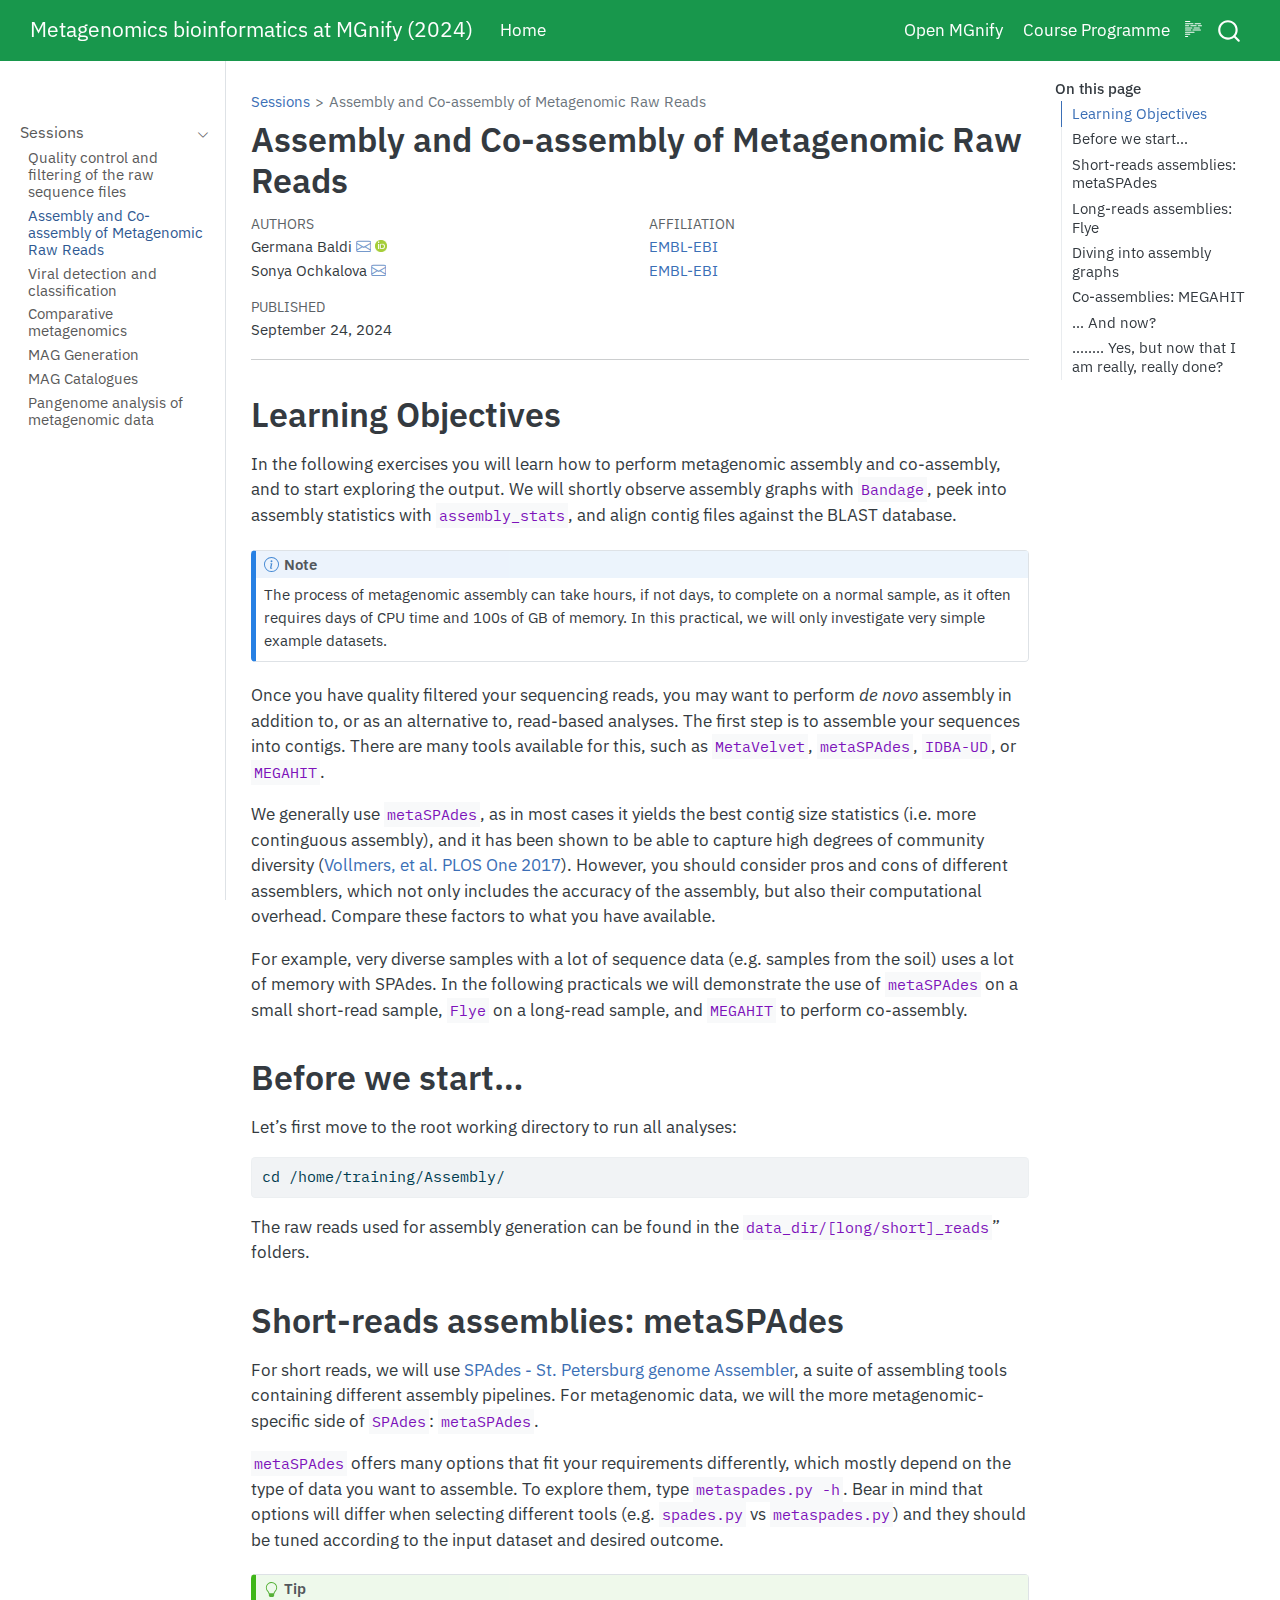
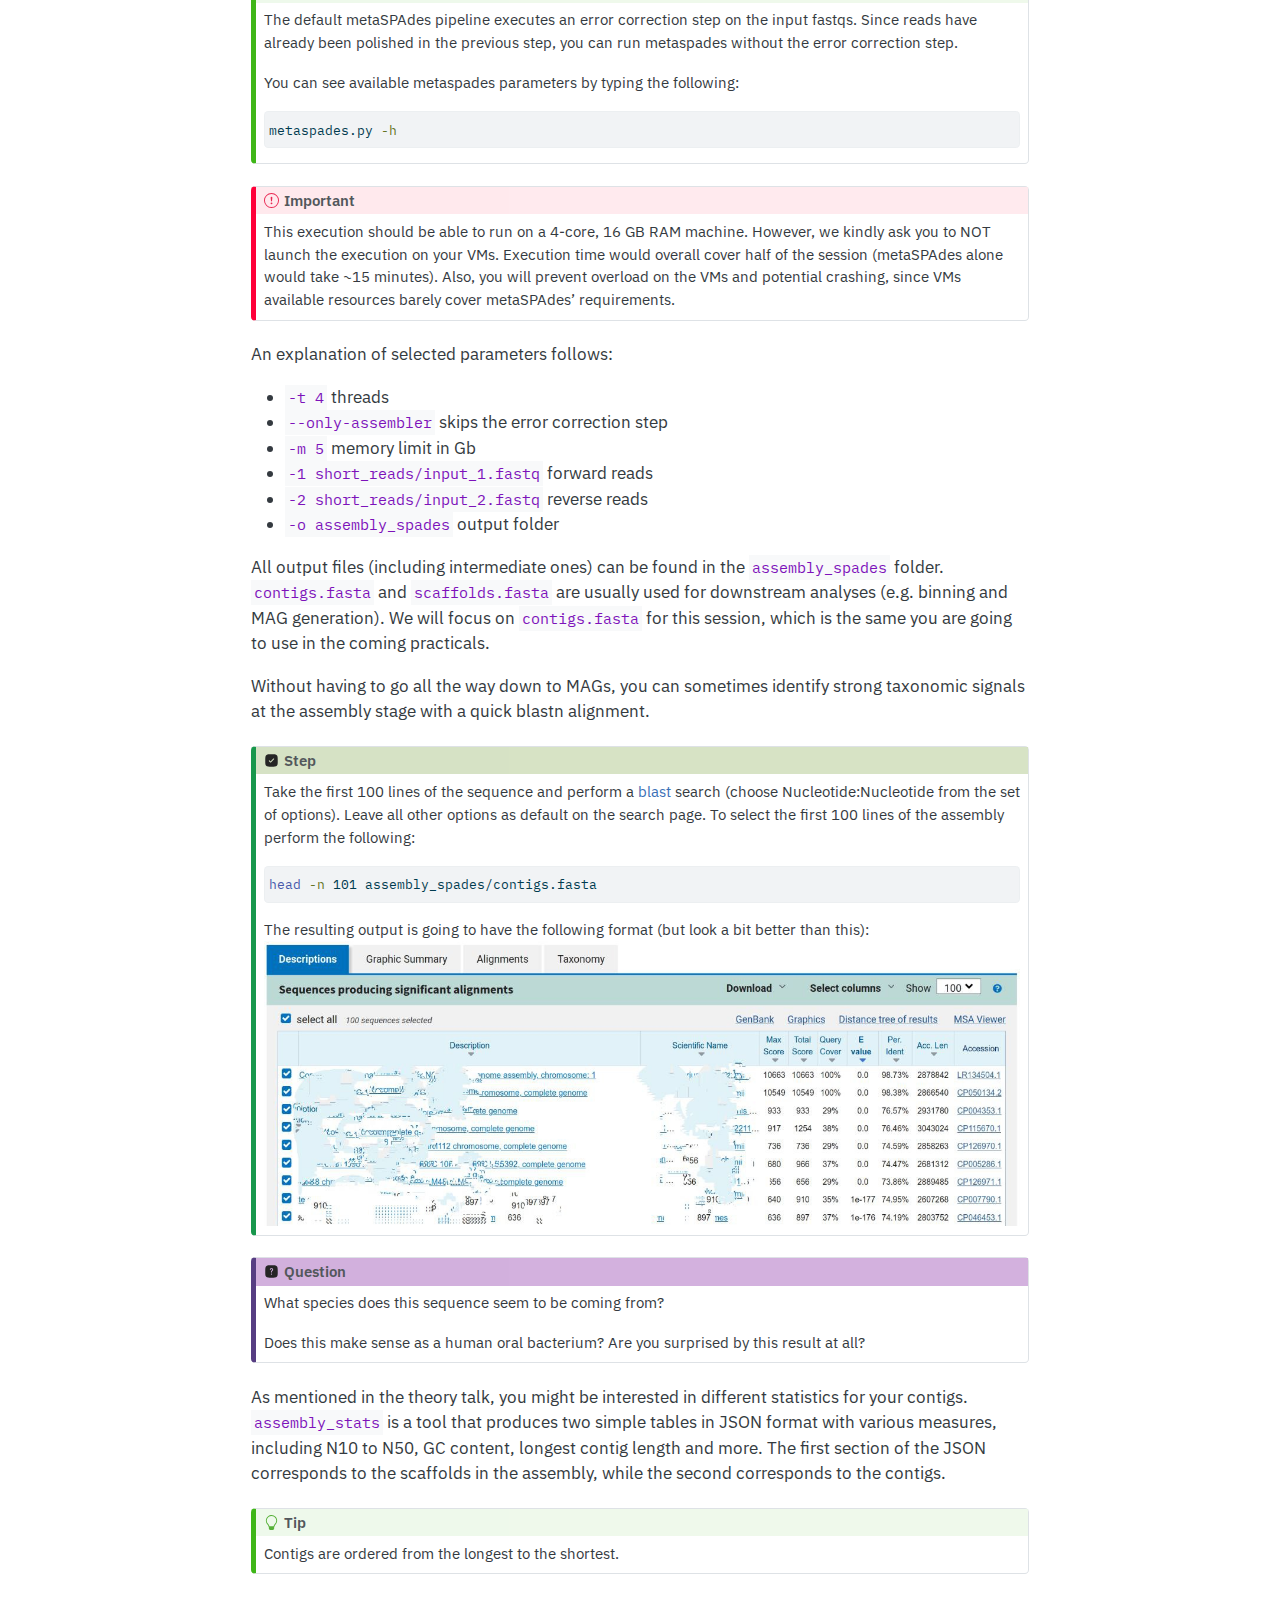
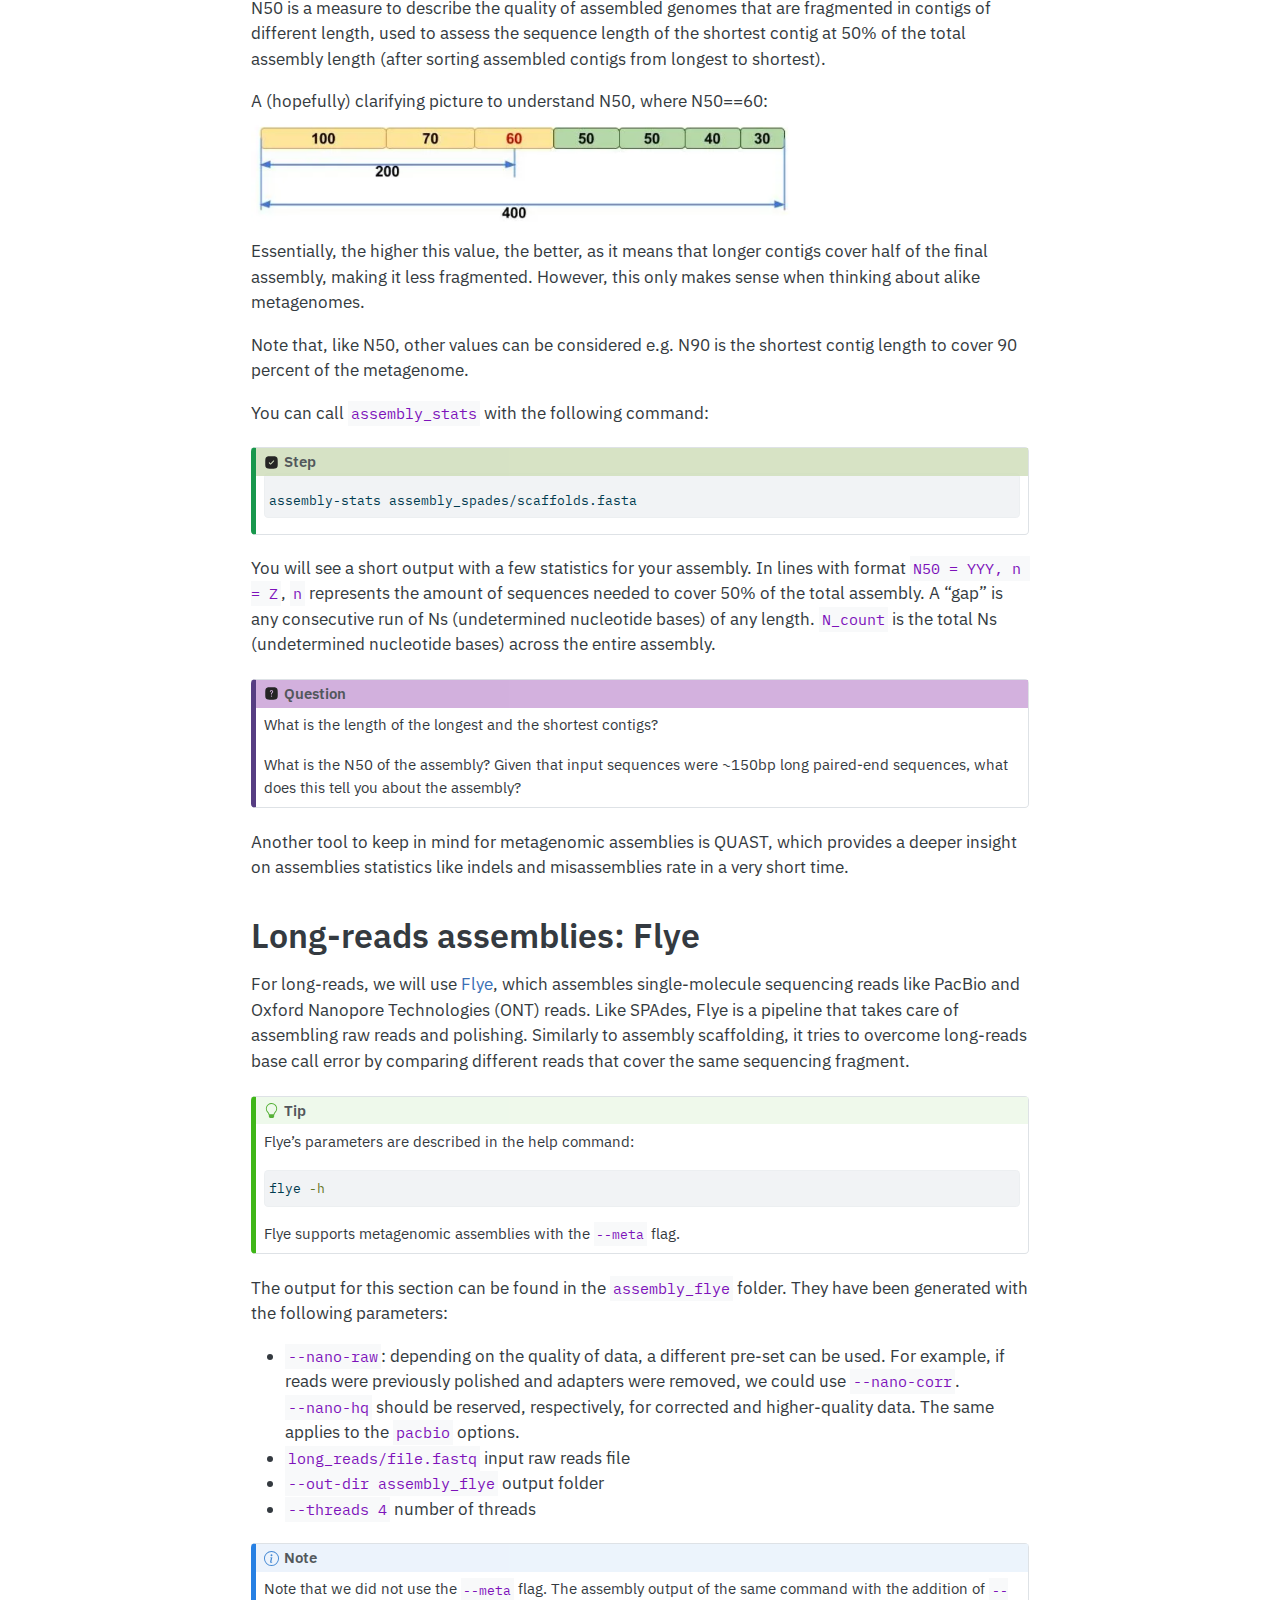
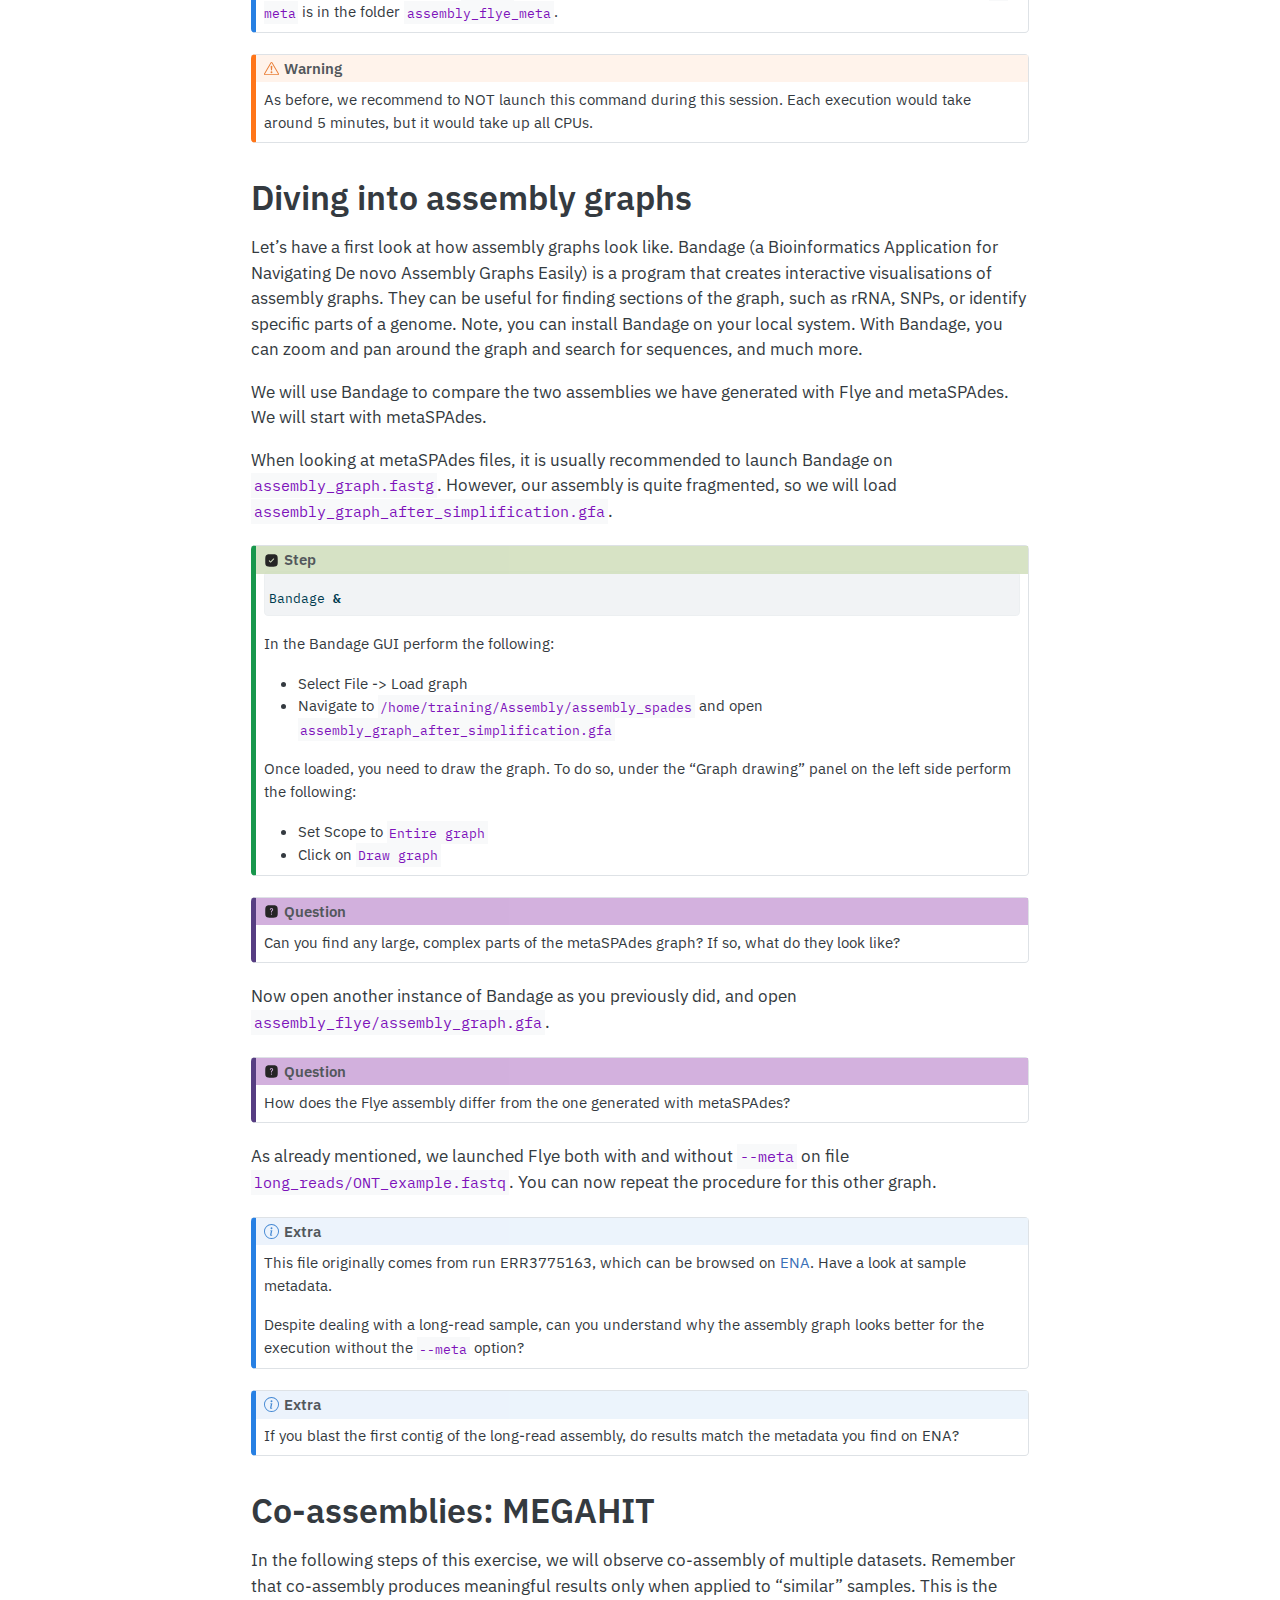
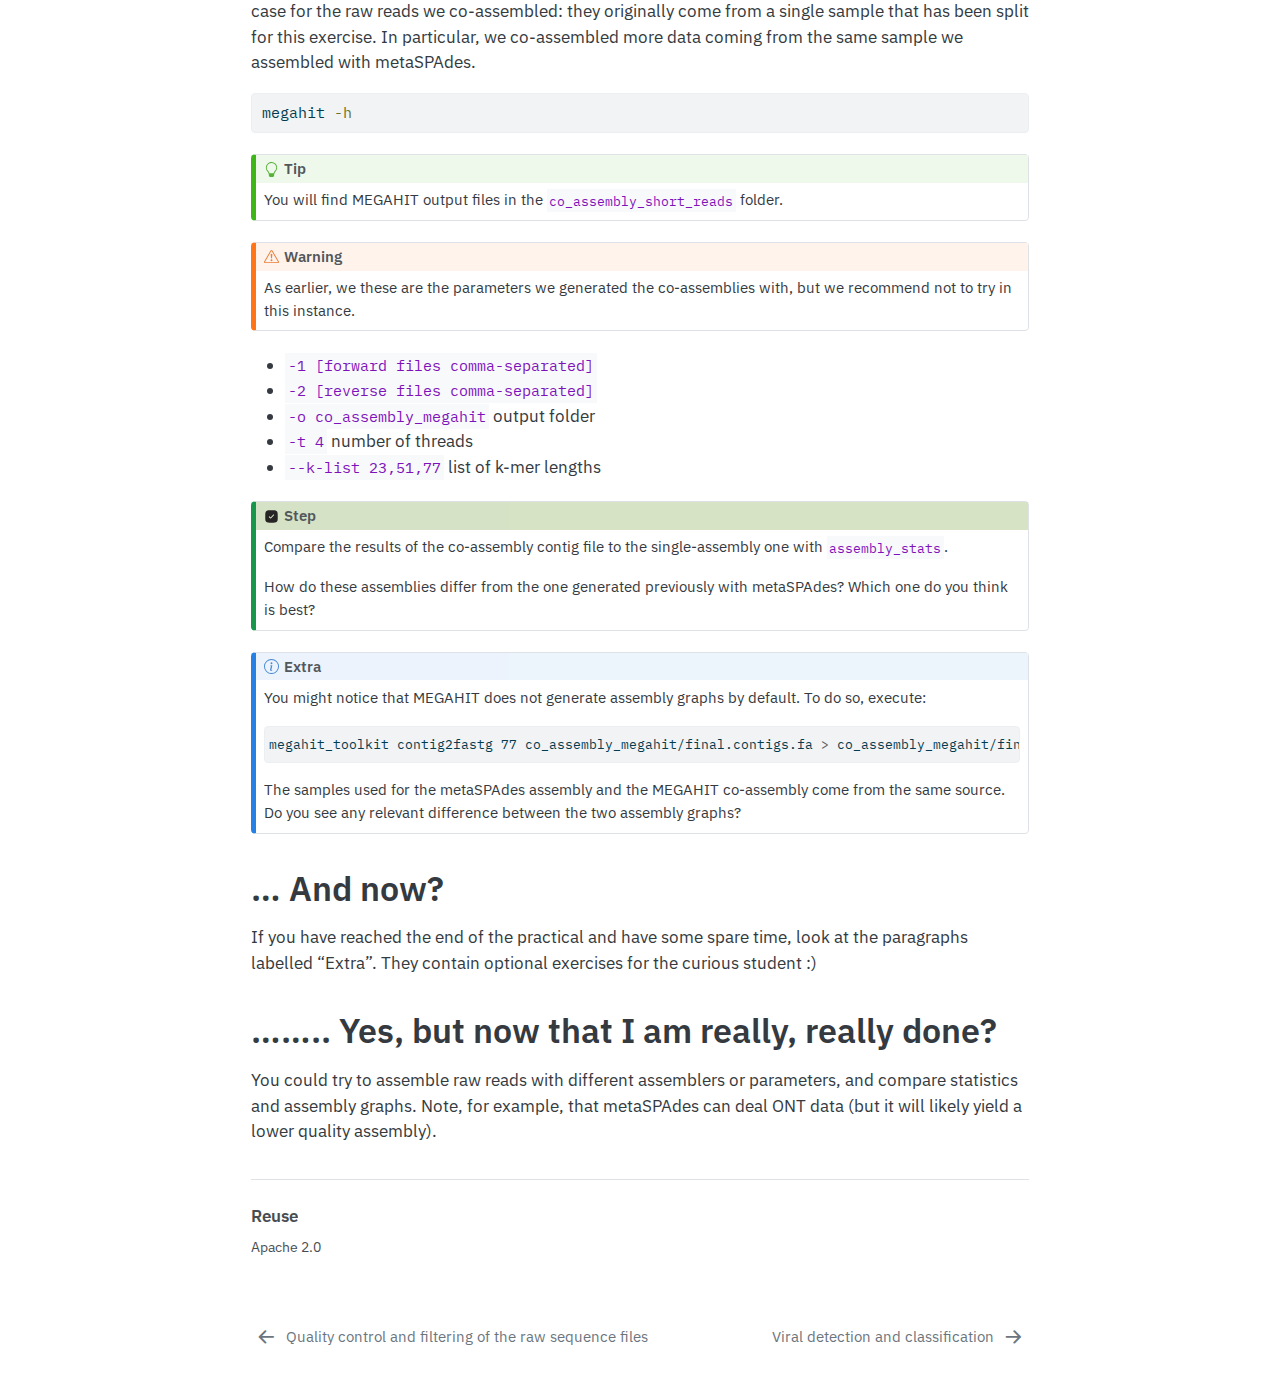
==== commit 082e845b: "Built site for gh-pages" ====
--- a/sessions/assemblies.html
+++ b/sessions/assemblies.html
@@ -2,7 +2,7 @@
 <html xmlns="http://www.w3.org/1999/xhtml" lang="en" xml:lang="en"><head>
 
 <meta charset="utf-8">
-<meta name="generator" content="quarto-1.5.56">
+<meta name="generator" content="quarto-1.5.57">
 
 <meta name="viewport" content="width=device-width, initial-scale=1.0, user-scalable=yes">
 
@@ -244,6 +244,7 @@
   <li><a href="#before-we-start" id="toc-before-we-start" class="nav-link" data-scroll-target="#before-we-start">Before we start…</a></li>
   <li><a href="#short-reads-assemblies-metaspades" id="toc-short-reads-assemblies-metaspades" class="nav-link" data-scroll-target="#short-reads-assemblies-metaspades">Short-reads assemblies: metaSPAdes</a></li>
   <li><a href="#long-reads-assemblies-flye" id="toc-long-reads-assemblies-flye" class="nav-link" data-scroll-target="#long-reads-assemblies-flye">Long-reads assemblies: Flye</a></li>
+  <li><a href="#diving-into-assembly-graphs" id="toc-diving-into-assembly-graphs" class="nav-link" data-scroll-target="#diving-into-assembly-graphs">Diving into assembly graphs</a></li>
   <li><a href="#co-assemblies-megahit" id="toc-co-assemblies-megahit" class="nav-link" data-scroll-target="#co-assemblies-megahit">Co-assemblies: MEGAHIT</a></li>
   <li><a href="#and-now" id="toc-and-now" class="nav-link" data-scroll-target="#and-now">… And now?</a></li>
   <li><a href="#yes-but-now-that-i-am-really-really-done" id="toc-yes-but-now-that-i-am-really-really-done" class="nav-link" data-scroll-target="#yes-but-now-that-i-am-really-really-done">…….. Yes, but now that I am really, really done?</a></li>
@@ -320,30 +321,20 @@
 <p>The process of metagenomic assembly can take hours, if not days, to complete on a normal sample, as it often requires days of CPU time and 100s of GB of memory. In this practical, we will only investigate very simple example datasets.</p>
 </div>
 </div>
-<p>Once you have quality filtered your sequencing reads, you may want to perform <em>de novo</em> assembly in addition to, or as an alternative to, read-based analyses. The first step is to assemble your sequences into contigs. There are many tools available for this, such as MetaVelvet, metaSPAdes, IDBA-UD, or MEGAHIT. We generally use metaSPAdes, as in most cases it yields the best contig size statistics (i.e.&nbsp;more continguous assembly), and it has been shown to be able to capture high degrees of community diversity (Vollmers, et al.&nbsp;PLOS One 2017). However, you should consider pros and cons of different assemblers, which not only includes the accuracy of the assembly, but also their computational overhead. Compare these factors to what you have available. For example, very diverse samples with a lot of sequence data (e.g.&nbsp;samples from the soil) uses a lot of memory with SPAdes. In the following practicals we will demonstrate the use of <strong>metaSPAdes</strong> on a small short-read sample, <strong>Flye</strong> on a long-read sample, and <strong>MEGAHIT</strong> to perform co-assembly.</p>
+<p>Once you have quality filtered your sequencing reads, you may want to perform <em>de novo</em> assembly in addition to, or as an alternative to, read-based analyses. The first step is to assemble your sequences into contigs. There are many tools available for this, such as <code>MetaVelvet</code>, <code>metaSPAdes</code>, <code>IDBA-UD</code>, or <code>MEGAHIT</code>.</p>
+<p>We generally use <code>metaSPAdes</code>, as in most cases it yields the best contig size statistics (i.e.&nbsp;more continguous assembly), and it has been shown to be able to capture high degrees of community diversity (<a href="https://europepmc.org/article/MED/28099457">Vollmers, et al.&nbsp;PLOS One 2017</a>). However, you should consider pros and cons of different assemblers, which not only includes the accuracy of the assembly, but also their computational overhead. Compare these factors to what you have available.</p>
+<p>For example, very diverse samples with a lot of sequence data (e.g.&nbsp;samples from the soil) uses a lot of memory with SPAdes. In the following practicals we will demonstrate the use of <code>metaSPAdes</code> on a small short-read sample, <code>Flye</code> on a long-read sample, and <code>MEGAHIT</code> to perform co-assembly.</p>
 </section>
 <section id="before-we-start" class="level1">
 <h1>Before we start…</h1>
 <p>Let’s first move to the root working directory to run all analyses:</p>
 <div class="sourceCode" id="cb1"><pre class="sourceCode bash code-with-copy"><code class="sourceCode bash"><span id="cb1-1"><a href="#cb1-1" aria-hidden="true" tabindex="-1"></a><span class="bu">cd</span> /home/training/Assembly/</span></code><button title="Copy to Clipboard" class="code-copy-button"><i class="bi"></i></button></pre></div>
-<p>You will find all inputs needed for assemblies in the <code>reads</code> folder.</p>
-<div class="callout callout-style-default callout-note callout-titled">
-<div class="callout-header d-flex align-content-center">
-<div class="callout-icon-container">
-<i class="callout-icon"></i>
-</div>
-<div class="callout-title-container flex-fill">
-Note
-</div>
-</div>
-<div class="callout-body-container callout-body">
-<p>If anything goes wrong during the practical, you will find assembly backups for all steps in the respective “.bak” folders.</p>
-</div>
-</div>
+<p>The raw reads used for assembly generation can be found in the <code>data_dir/[long/short]_reads</code>” folders.</p>
 </section>
 <section id="short-reads-assemblies-metaspades" class="level1">
 <h1>Short-reads assemblies: metaSPAdes</h1>
-<p>For short reads, we will use <a href="https://github.com/ablab/spades">SPAdes - St.&nbsp;Petersburg genome Assembler</a>, a suite of assembling tools containing different assembly pipelines. For metagenomic data, we will the more metagenomi-specific side of SPAdes - metaSPAdes. metaSPAdes offers many options that fit your preferences differently, mostly depending on the type of data you are willing to assemble. To explore them, type <code>metaspades.py -h</code>. Bear in mind that options will differ when selecting different tools (e.g.&nbsp;spades.py) and they should be tuned according to the input dataset and desired outcome.</p>
+<p>For short reads, we will use <a href="https://github.com/ablab/spades">SPAdes - St.&nbsp;Petersburg genome Assembler</a>, a suite of assembling tools containing different assembly pipelines. For metagenomic data, we will the more metagenomic-specific side of <code>SPAdes</code>: <code>metaSPAdes</code>.</p>
+<p><code>metaSPAdes</code> offers many options that fit your requirements differently, which mostly depend on the type of data you want to assemble. To explore them, type <code>metaspades.py -h</code>. Bear in mind that options will differ when selecting different tools (e.g.&nbsp;<code>spades.py</code> vs <code>metaspades.py</code>) and they should be tuned according to the input dataset and desired outcome.</p>
 <div class="callout callout-style-default callout-tip callout-titled">
 <div class="callout-header d-flex align-content-center">
 <div class="callout-icon-container">
@@ -354,26 +345,35 @@
 </div>
 </div>
 <div class="callout-body-container callout-body">
-<p>The default metaSPAdes pipeline executes an error correction step on the input fastqs. Since reads have already been polished in the past step, you can run metaspades without the error correction step.</p>
+<p>The default metaSPAdes pipeline executes an error correction step on the input fastqs. Since reads have already been polished in the previous step, you can run metaspades without the error correction step.</p>
 <p>You can see available metaspades parameters by typing the following:</p>
 <div class="sourceCode" id="cb2"><pre class="sourceCode bash code-with-copy"><code class="sourceCode bash"><span id="cb2-1"><a href="#cb2-1" aria-hidden="true" tabindex="-1"></a><span class="ex">metaspades.py</span> <span class="at">-h</span> </span></code><button title="Copy to Clipboard" class="code-copy-button"><i class="bi"></i></button></pre></div>
 </div>
 </div>
-<div class="callout callout-style-default callout-warning callout-titled">
-<div class="callout-header d-flex align-content-center">
-<div class="callout-icon-container">
-<i class="callout-icon"></i>
-</div>
-<div class="callout-title-container flex-fill">
-Warning
-</div>
-</div>
-<div class="callout-body-container callout-body">
-<p>This execution should be able to run on a 4-core, 32 GB ram laptop. However, the command above will NOT work on your VMs to prevent overload on the system if all VM users are running this command at the same time. If you are willing to launch this, the execution will take up to 20 minutes.</p>
-</div>
-</div>
-<p>An explanation of involved parameters follows: * <code>-t 4</code> threads * <code>--only-assembler</code> skips the error correction step * <code>-m 10</code> memory limit in Gb * <code>-1 reads/oral_human_example_1_splitaa_trimmed_decontam.fastq</code> forward read * <code>-2 reads/oral_human_example_2_splitaa_trimmed_decontam.fastq</code> reverse read *<code>-o assembly_spades</code> output folder</p>
-<p>Once the assembly has completed, you will see plenty of files, in the <code>assembly_spades</code> folder including intermediate ones. <code>contigs.fasta</code> and <code>scaffolds.fasta</code> are the ones you are usually interested into for downstream analyses (e.g.&nbsp;binning and MAG generation). We will focus on <code>contigs.fasta</code> for this session, which is the same you are going to use in the coming practicals. Contigs in this file are ordered from the longest to the shortest. Without having to go all the way down to MAGs, you could sometimes identify strong taxonomic signals at the assembly stage with a quick blastn alignment.</p>
+<div class="callout callout-style-default callout-important callout-titled">
+<div class="callout-header d-flex align-content-center">
+<div class="callout-icon-container">
+<i class="callout-icon"></i>
+</div>
+<div class="callout-title-container flex-fill">
+Important
+</div>
+</div>
+<div class="callout-body-container callout-body">
+<p>This execution should be able to run on a 4-core, 16 GB RAM machine. However, we kindly ask you to NOT launch the execution on your VMs. Execution time would overall cover half of the session (metaSPAdes alone would take ~15 minutes). Also, you will prevent overload on the VMs and potential crashing, since VMs available resources barely cover metaSPAdes’ requirements.</p>
+</div>
+</div>
+<p>An explanation of selected parameters follows:</p>
+<ul>
+<li><code>-t 4</code> threads</li>
+<li><code>--only-assembler</code> skips the error correction step</li>
+<li><code>-m 5</code> memory limit in Gb</li>
+<li><code>-1 short_reads/input_1.fastq</code> forward reads</li>
+<li><code>-2 short_reads/input_2.fastq</code> reverse reads</li>
+<li><code>-o assembly_spades</code> output folder</li>
+</ul>
+<p>All output files (including intermediate ones) can be found in the <code>assembly_spades</code> folder. <code>contigs.fasta</code> and <code>scaffolds.fasta</code> are usually used for downstream analyses (e.g.&nbsp;binning and MAG generation). We will focus on <code>contigs.fasta</code> for this session, which is the same you are going to use in the coming practicals.</p>
+<p>Without having to go all the way down to MAGs, you can sometimes identify strong taxonomic signals at the assembly stage with a quick blastn alignment.</p>
 <div class="callout callout-style-default callout-step callout-titled">
 <div class="callout-header d-flex align-content-center">
 <div class="callout-icon-container">
@@ -385,8 +385,8 @@
 </div>
 <div class="callout-body-container callout-body">
 <p>Take the first 100 lines of the sequence and perform a <a href="https://blast.ncbi.nlm.nih.gov/Blast.cgi">blast</a> search (choose Nucleotide:Nucleotide from the set of options). Leave all other options as default on the search page. To select the first 100 lines of the assembly perform the following:</p>
-<div class="sourceCode" id="cb3"><pre class="sourceCode bash code-with-copy"><code class="sourceCode bash"><span id="cb3-1"><a href="#cb3-1" aria-hidden="true" tabindex="-1"></a><span class="fu">head</span> <span class="at">-n</span> 101 assembly.bak/contigs.fasta</span></code><button title="Copy to Clipboard" class="code-copy-button"><i class="bi"></i></button></pre></div>
-<p>The resulting output is going to look like this: <img src="assemblies/BLAST_assembly_spades_results.png" class="img-fluid" alt="Blast-n"></p>
+<div class="sourceCode" id="cb3"><pre class="sourceCode bash code-with-copy"><code class="sourceCode bash"><span id="cb3-1"><a href="#cb3-1" aria-hidden="true" tabindex="-1"></a><span class="fu">head</span> <span class="at">-n</span> 101 assembly_spades/contigs.fasta</span></code><button title="Copy to Clipboard" class="code-copy-button"><i class="bi"></i></button></pre></div>
+<p>The resulting output is going to have the following format (but look a bit better than this): <img src="assemblies/blast_corrupted.jpg" class="img-fluid" alt="Blast-n"></p>
 </div>
 </div>
 <div class="callout callout-style-default callout-question callout-titled">
@@ -403,10 +403,25 @@
 <p>Does this make sense as a human oral bacterium? Are you surprised by this result at all?</p>
 </div>
 </div>
-<p>As mentioned in the theory talk, you might be interested in different statistics for your contigs file. <code>assembly_stats</code> is a tool that produces two simple tables in JSON format with various measures, including N10 to N50, GC content, longest contig length and more. The first section of the JSON corresponds to the scaffolds in the assembly, while the second corresponds to the contigs.</p>
+<p>As mentioned in the theory talk, you might be interested in different statistics for your contigs. <code>assembly_stats</code> is a tool that produces two simple tables in JSON format with various measures, including N10 to N50, GC content, longest contig length and more. The first section of the JSON corresponds to the scaffolds in the assembly, while the second corresponds to the contigs.</p>
+<div class="callout callout-style-default callout-tip callout-titled">
+<div class="callout-header d-flex align-content-center">
+<div class="callout-icon-container">
+<i class="callout-icon"></i>
+</div>
+<div class="callout-title-container flex-fill">
+Tip
+</div>
+</div>
+<div class="callout-body-container callout-body">
+<p>Contigs are ordered from the longest to the shortest.</p>
+</div>
+</div>
 <p>N50 is a measure to describe the quality of assembled genomes that are fragmented in contigs of different length, used to assess the sequence length of the shortest contig at 50% of the total assembly length (after sorting assembled contigs from longest to shortest).</p>
-<p>A (hopefully) clarifying picture to understand N50: <img src="assemblies/N50.png" style="width:70.0%;height:70.0%" alt="N50"></p>
-<p>Essentially, the higher this value, the better, as it means that longer (i.e.&nbsp;more complete) contigs cover a certain fraction of the final assembly. However, this only makes sense when thinking about alike metagenomes. Note that, like N50, other values can be considered e.g.&nbsp;N90 is the shortest contig length to cover 90 percent of the metagenome.</p>
+<p>A (hopefully) clarifying picture to understand N50, where N50==60: <img src="assemblies/N50.png" style="width:70.0%;height:70.0%" alt="N50"></p>
+<p>Essentially, the higher this value, the better, as it means that longer contigs cover half of the final assembly, making it less fragmented. However, this only makes sense when thinking about alike metagenomes.</p>
+<p>Note that, like N50, other values can be considered e.g.&nbsp;N90 is the shortest contig length to cover 90 percent of the metagenome.</p>
+<p>You can call <code>assembly_stats</code> with the following command:</p>
 <div class="callout callout-style-default callout-step callout-titled">
 <div class="callout-header d-flex align-content-center">
 <div class="callout-icon-container">
@@ -417,10 +432,10 @@
 </div>
 </div>
 <div class="callout-body-container callout-body">
-<div class="sourceCode" id="cb4"><pre class="sourceCode bash code-with-copy"><code class="sourceCode bash"><span id="cb4-1"><a href="#cb4-1" aria-hidden="true" tabindex="-1"></a><span class="ex">assembly-stats</span> assembly.bak/scaffolds.fasta</span></code><button title="Copy to Clipboard" class="code-copy-button"><i class="bi"></i></button></pre></div>
-</div>
-</div>
-<p>You will see a short output with a few statistics for your assembly. In lines with format <code>N50 = YYY, n = Z</code>, n represents the amount of sequences needed to cover 50% of the total assembly. A “gap” is any consecutive run of Ns (undetermined nucleotide bases) of any length. <code>N_count</code> is the total Ns (undetermined nucleotide bases) across the entire assembly.</p>
+<div class="sourceCode" id="cb4"><pre class="sourceCode bash code-with-copy"><code class="sourceCode bash"><span id="cb4-1"><a href="#cb4-1" aria-hidden="true" tabindex="-1"></a><span class="ex">assembly-stats</span> assembly_spades/scaffolds.fasta</span></code><button title="Copy to Clipboard" class="code-copy-button"><i class="bi"></i></button></pre></div>
+</div>
+</div>
+<p>You will see a short output with a few statistics for your assembly. In lines with format <code>N50 = YYY, n = Z</code>, <code>n</code> represents the amount of sequences needed to cover 50% of the total assembly. A “gap” is any consecutive run of Ns (undetermined nucleotide bases) of any length. <code>N_count</code> is the total Ns (undetermined nucleotide bases) across the entire assembly.</p>
 <div class="callout callout-style-default callout-question callout-titled">
 <div class="callout-header d-flex align-content-center">
 <div class="callout-icon-container">
@@ -439,8 +454,61 @@
 </section>
 <section id="long-reads-assemblies-flye" class="level1">
 <h1>Long-reads assemblies: Flye</h1>
-<p>For long-reads, we will use <a href="https://github.com/fenderglass/Flye">Flye</a>, which assembles single-molecule sequencing reads like PacBio and Oxford Nanopore Technologies (ONT) reads. As spades, Flye is a pipeline that takes care of assembly polishing. Similarly to assembly scaffolding, it tries to overcome long-reads base call error by comparing different reads that cover the same sequencing fragment. Flye’s parameters are quickly described in the help command (<code>flye -h</code>).</p>
-<p>Flye supports metagenomic assemblies with the <code>--meta</code> flag. Backup assemblies for this section can be found in the <code>Assembly</code> folder, starting with “<code>LR</code>”.</p>
+<p>For long-reads, we will use <a href="https://github.com/fenderglass/Flye">Flye</a>, which assembles single-molecule sequencing reads like PacBio and Oxford Nanopore Technologies (ONT) reads. Like SPAdes, Flye is a pipeline that takes care of assembling raw reads and polishing. Similarly to assembly scaffolding, it tries to overcome long-reads base call error by comparing different reads that cover the same sequencing fragment.</p>
+<div class="callout callout-style-default callout-tip callout-titled">
+<div class="callout-header d-flex align-content-center">
+<div class="callout-icon-container">
+<i class="callout-icon"></i>
+</div>
+<div class="callout-title-container flex-fill">
+Tip
+</div>
+</div>
+<div class="callout-body-container callout-body">
+<p>Flye’s parameters are described in the help command:</p>
+<div class="sourceCode" id="cb5"><pre class="sourceCode bash code-with-copy"><code class="sourceCode bash"><span id="cb5-1"><a href="#cb5-1" aria-hidden="true" tabindex="-1"></a><span class="ex">flye</span> <span class="at">-h</span></span></code><button title="Copy to Clipboard" class="code-copy-button"><i class="bi"></i></button></pre></div>
+<p>Flye supports metagenomic assemblies with the <code>--meta</code> flag.</p>
+</div>
+</div>
+<p>The output for this section can be found in the <code>assembly_flye</code> folder. They have been generated with the following parameters:</p>
+<ul>
+<li><code>--nano-raw</code>: depending on the quality of data, a different pre-set can be used. For example, if reads were previously polished and adapters were removed, we could use <code>--nano-corr</code>. <code>--nano-hq</code> should be reserved, respectively, for corrected and higher-quality data. The same applies to the <code>pacbio</code> options.</li>
+<li><code>long_reads/file.fastq</code> input raw reads file</li>
+<li><code>--out-dir assembly_flye</code> output folder</li>
+<li><code>--threads 4</code> number of threads</li>
+</ul>
+<div class="callout callout-style-default callout-note callout-titled">
+<div class="callout-header d-flex align-content-center">
+<div class="callout-icon-container">
+<i class="callout-icon"></i>
+</div>
+<div class="callout-title-container flex-fill">
+Note
+</div>
+</div>
+<div class="callout-body-container callout-body">
+<p>Note that we did not use the <code>--meta</code> flag. The assembly output of the same command with the addition of <code>--meta</code> is in the folder <code>assembly_flye_meta</code>.</p>
+</div>
+</div>
+<div class="callout callout-style-default callout-warning callout-titled">
+<div class="callout-header d-flex align-content-center">
+<div class="callout-icon-container">
+<i class="callout-icon"></i>
+</div>
+<div class="callout-title-container flex-fill">
+Warning
+</div>
+</div>
+<div class="callout-body-container callout-body">
+<p>As before, we recommend to NOT launch this command during this session. Each execution would take around 5 minutes, but it would take up all CPUs.</p>
+</div>
+</div>
+</section>
+<section id="diving-into-assembly-graphs" class="level1">
+<h1>Diving into assembly graphs</h1>
+<p>Let’s have a first look at how assembly graphs look like. Bandage (a Bioinformatics Application for Navigating De novo Assembly Graphs Easily) is a program that creates interactive visualisations of assembly graphs. They can be useful for finding sections of the graph, such as rRNA, SNPs, or identify specific parts of a genome. Note, you can install Bandage on your local system. With Bandage, you can zoom and pan around the graph and search for sequences, and much more.</p>
+<p>We will use Bandage to compare the two assemblies we have generated with Flye and metaSPAdes. We will start with metaSPAdes.</p>
+<p>When looking at metaSPAdes files, it is usually recommended to launch Bandage on <code>assembly_graph.fastg</code>. However, our assembly is quite fragmented, so we will load <code>assembly_graph_after_simplification.gfa</code>.</p>
 <div class="callout callout-style-default callout-step callout-titled">
 <div class="callout-header d-flex align-content-center">
 <div class="callout-icon-container">
@@ -451,54 +519,11 @@
 </div>
 </div>
 <div class="callout-body-container callout-body">
-<div class="sourceCode" id="cb5"><pre class="sourceCode bash code-with-copy"><code class="sourceCode bash"><span id="cb5-1"><a href="#cb5-1" aria-hidden="true" tabindex="-1"></a><span class="fu">mkdir</span> flye_out</span>
-<span id="cb5-2"><a href="#cb5-2" aria-hidden="true" tabindex="-1"></a><span class="ex">flye</span> <span class="at">--nano-raw</span> reads/ONT_example.fastq <span class="at">--out-dir</span> flye_out <span class="at">--threads</span> 4</span></code><button title="Copy to Clipboard" class="code-copy-button"><i class="bi"></i></button></pre></div>
-</div>
-</div>
-<div class="callout callout-style-default callout-note callout-titled">
-<div class="callout-header d-flex align-content-center">
-<div class="callout-icon-container">
-<i class="callout-icon"></i>
-</div>
-<div class="callout-title-container flex-fill">
-Extra
-</div>
-</div>
-<div class="callout-body-container callout-body">
-<p>Note that we are not using the <code>--meta</code> flag. If you have some spare time, try to execute the same command with this flag and output folder “<code>LR_meta_assembly</code>”.</p>
-</div>
-</div>
-<div class="callout callout-style-default callout-note callout-titled">
-<div class="callout-header d-flex align-content-center">
-<div class="callout-icon-container">
-<i class="callout-icon"></i>
-</div>
-<div class="callout-title-container flex-fill">
-Note
-</div>
-</div>
-<div class="callout-body-container callout-body">
-<p>Each execution will take around 5 minutes.</p>
-</div>
-</div>
-<p>Let’s have a first look at how assembly graphs look like. Bandage (a Bioinformatics Application for Navigating De novo Assembly Graphs Easily) is a program that creates interactive visualisations of assembly graphs. They can be useful for finding sections of the graph, such as rRNA, or identify specific parts of a genome. Note, you can install Bandage on your local system. With Bandage, you can zoom and pan around the graph and search for sequences, and much more.</p>
-<p>When looking at metaSPAdes output, it is usually recommended to launch Bandage on <code>assembly_graph.fastg</code>. However, our assembly is quite fragmented, so we will load <code>assembly_graph_after_simplification.gfa</code>.</p>
-<p>We will use Bandage to compare the two assemblies we have generated, Flye and metaSPAdes.</p>
-<div class="callout callout-style-default callout-step callout-titled">
-<div class="callout-header d-flex align-content-center">
-<div class="callout-icon-container">
-<i class="callout-icon"></i>
-</div>
-<div class="callout-title-container flex-fill">
-Step
-</div>
-</div>
-<div class="callout-body-container callout-body">
-<div class="sourceCode" id="cb6"><pre class="sourceCode bash code-with-copy"><code class="sourceCode bash"><span id="cb6-1"><a href="#cb6-1" aria-hidden="true" tabindex="-1"></a><span class="ex">Bandage</span></span></code><button title="Copy to Clipboard" class="code-copy-button"><i class="bi"></i></button></pre></div>
+<div class="sourceCode" id="cb6"><pre class="sourceCode bash code-with-copy"><code class="sourceCode bash"><span id="cb6-1"><a href="#cb6-1" aria-hidden="true" tabindex="-1"></a><span class="ex">Bandage</span> <span class="kw">&amp;</span></span></code><button title="Copy to Clipboard" class="code-copy-button"><i class="bi"></i></button></pre></div>
 <p>In the Bandage GUI perform the following:</p>
 <ul>
 <li>Select File -&gt; Load graph</li>
-<li>Navigate to Home/training/Data/Assembly/assembly.bak and open <code>assembly_graph_after_simplification.gfa</code></li>
+<li>Navigate to <code>/home/training/Assembly/assembly_spades</code> and open <code>assembly_graph_after_simplification.gfa</code></li>
 </ul>
 <p>Once loaded, you need to draw the graph. To do so, under the “Graph drawing” panel on the left side perform the following:</p>
 <ul>
@@ -520,6 +545,7 @@
 <p>Can you find any large, complex parts of the metaSPAdes graph? If so, what do they look like?</p>
 </div>
 </div>
+<p>Now open another instance of Bandage as you previously did, and open <code>assembly_flye/assembly_graph.gfa</code>.</p>
 <div class="callout callout-style-default callout-question callout-titled">
 <div class="callout-header d-flex align-content-center">
 <div class="callout-icon-container">
@@ -533,6 +559,7 @@
 <p>How does the Flye assembly differ from the one generated with metaSPAdes?</p>
 </div>
 </div>
+<p>As already mentioned, we launched Flye both with and without <code>--meta</code> on file <code>long_reads/ONT_example.fastq</code>. You can now repeat the procedure for this other graph.</p>
 <div class="callout callout-style-default callout-note callout-titled">
 <div class="callout-header d-flex align-content-center">
 <div class="callout-icon-container">
@@ -543,7 +570,8 @@
 </div>
 </div>
 <div class="callout-body-container callout-body">
-<p>We launched Flye both with and without <code>--meta</code> on file <code>reads/ONT_example.fastq</code>. This file actually comes from run ERR3775163, which can be browsed on <a href="https://www.ebi.ac.uk/ena/browser/home">ENA</a>. Have a look at sample metadata. Despite dealing with a long-read sample, can you understand why the assembly graph looks better for the execution without the <code>--meta</code> option?</p>
+<p>This file originally comes from run ERR3775163, which can be browsed on <a href="https://www.ebi.ac.uk/ena/browser/home">ENA</a>. Have a look at sample metadata.</p>
+<p>Despite dealing with a long-read sample, can you understand why the assembly graph looks better for the execution without the <code>--meta</code> option?</p>
 </div>
 </div>
 <div class="callout callout-style-default callout-note callout-titled">
@@ -562,7 +590,41 @@
 </section>
 <section id="co-assemblies-megahit" class="level1">
 <h1>Co-assemblies: MEGAHIT</h1>
-<p>In the following steps of this exercise, we will perform co-assembly of multiple datasets. The first execution requires around 6-7 minutes to finish, the general suggestion is to run the first instruction and then rely on files in the <strong>coassembly.bak</strong> directory, which contains all expected results.</p>
+<p>In the following steps of this exercise, we will observe co-assembly of multiple datasets. Remember that co-assembly produces meaningful results only when applied to “similar” samples. This is the case for the raw reads we co-assembled: they originally come from a single sample that has been split for this exercise. In particular, we co-assembled more data coming from the same sample we assembled with metaSPAdes.</p>
+<div class="sourceCode" id="cb7"><pre class="sourceCode bash code-with-copy"><code class="sourceCode bash"><span id="cb7-1"><a href="#cb7-1" aria-hidden="true" tabindex="-1"></a><span class="ex">megahit</span> <span class="at">-h</span></span></code><button title="Copy to Clipboard" class="code-copy-button"><i class="bi"></i></button></pre></div>
+<div class="callout callout-style-default callout-tip callout-titled">
+<div class="callout-header d-flex align-content-center">
+<div class="callout-icon-container">
+<i class="callout-icon"></i>
+</div>
+<div class="callout-title-container flex-fill">
+Tip
+</div>
+</div>
+<div class="callout-body-container callout-body">
+<p>You will find MEGAHIT output files in the <code>co_assembly_short_reads</code> folder.</p>
+</div>
+</div>
+<div class="callout callout-style-default callout-warning callout-titled">
+<div class="callout-header d-flex align-content-center">
+<div class="callout-icon-container">
+<i class="callout-icon"></i>
+</div>
+<div class="callout-title-container flex-fill">
+Warning
+</div>
+</div>
+<div class="callout-body-container callout-body">
+<p>As earlier, we these are the parameters we generated the co-assemblies with, but we recommend not to try in this instance.</p>
+</div>
+</div>
+<ul>
+<li><code>-1 [forward files comma-separated]</code></li>
+<li><code>-2 [reverse files comma-separated]</code></li>
+<li><code>-o co_assembly_megahit</code> output folder</li>
+<li><code>-t 4</code> number of threads</li>
+<li><code>--k-list 23,51,77</code> list of k-mer lengths</li>
+</ul>
 <div class="callout callout-style-default callout-step callout-titled">
 <div class="callout-header d-flex align-content-center">
 <div class="callout-icon-container">
@@ -573,30 +635,23 @@
 </div>
 </div>
 <div class="callout-body-container callout-body">
-<p>First, make sure that output directories do not already exist, as MEGAHIT can’t overwrite existing directories. Bear in mind that backup assemblies for this exercise are in:</p>
-<div class="sourceCode" id="cb7"><pre class="sourceCode bash code-with-copy"><code class="sourceCode bash"><span id="cb7-1"><a href="#cb7-1" aria-hidden="true" tabindex="-1"></a><span class="fu">ls</span> /home/training/Assembly/coassembly.bak</span></code><button title="Copy to Clipboard" class="code-copy-button"><i class="bi"></i></button></pre></div>
-<p>You can perform co-assemblies with MEGAHIT as follows:</p>
-<div class="sourceCode" id="cb8"><pre class="sourceCode bash code-with-copy"><code class="sourceCode bash"><span id="cb8-1"><a href="#cb8-1" aria-hidden="true" tabindex="-1"></a><span class="ex">megahit</span> <span class="at">-1</span> reads/oral_human_example_1_splitaa_kneaddata_paired_1.fastq <span class="at">-2</span> reads/oral_human_example_1_splitaa_kneaddata_paired_2.fastq <span class="at">-o</span> coassembly1_new <span class="at">-t</span> 4 <span class="at">--k-list</span> 23,51,77 </span>
-<span id="cb8-2"><a href="#cb8-2" aria-hidden="true" tabindex="-1"></a></span>
-<span id="cb8-3"><a href="#cb8-3" aria-hidden="true" tabindex="-1"></a><span class="ex">megahit</span> <span class="at">-1</span> reads/oral_human_example_1_splitaa_kneaddata_paired_1.fastq,reads/oral_human_example_1_splitab_kneaddata_paired_1.fastq <span class="at">-2</span> reads/oral_human_example_1_splitaa_kneaddata_paired_2.fastq,reads/oral_human_example_1_splitab_kneaddata_paired_2.fastq <span class="at">-o</span> coassembly2_new <span class="at">-t</span> 4 <span class="at">--k-list</span> 23,51,77 </span>
-<span id="cb8-4"><a href="#cb8-4" aria-hidden="true" tabindex="-1"></a></span>
-<span id="cb8-5"><a href="#cb8-5" aria-hidden="true" tabindex="-1"></a><span class="ex">megahit</span> <span class="at">-1</span> reads/oral_human_example_1_splitaa_kneaddata_paired_1.fastq,reads/oral_human_example_1_splitab_kneaddata_paired_1.fastq,reads/oral_human_example_1_splitac_kneaddata_paired_1.fastq <span class="at">-2</span> reads/oral_human_example_1_splitaa_kneaddata_paired_2.fastq,reads/oral_human_example_1_splitab_kneaddata_paired_2.fastq,reads/oral_human_example_1_splitac_kneaddata_paired_2.fastq <span class="at">-o</span> coassembly3_new <span class="at">-t</span> 4 <span class="at">--k-list</span> 23,51,77</span></code><button title="Copy to Clipboard" class="code-copy-button"><i class="bi"></i></button></pre></div>
-</div>
-</div>
-<p>You should now have three different co-assemblies generated from different subsamples of the same data.</p>
-<div class="callout callout-style-default callout-step callout-titled">
-<div class="callout-header d-flex align-content-center">
-<div class="callout-icon-container">
-<i class="callout-icon"></i>
-</div>
-<div class="callout-title-container flex-fill">
-Step
-</div>
-</div>
-<div class="callout-body-container callout-body">
-<p>Compare the results of the three contig files with <code>assembly_stats</code>. How do these assemblies differ from the one generated previously with metaSPAdes? Which one do you think is best?</p>
-<p>To generate assembly graphs for MEGAHIT output, execute:</p>
-<div class="sourceCode" id="cb9"><pre class="sourceCode bash code-with-copy"><code class="sourceCode bash"><span id="cb9-1"><a href="#cb9-1" aria-hidden="true" tabindex="-1"></a><span class="ex">megahit_toolkit</span> contig2fastg 77 final.contigs.fa <span class="op">&gt;</span> final.contigs.fastg</span></code><button title="Copy to Clipboard" class="code-copy-button"><i class="bi"></i></button></pre></div>
+<p>Compare the results of the co-assembly contig file to the single-assembly one with <code>assembly_stats</code>.</p>
+<p>How do these assemblies differ from the one generated previously with metaSPAdes? Which one do you think is best?</p>
+</div>
+</div>
+<div class="callout callout-style-default callout-note callout-titled">
+<div class="callout-header d-flex align-content-center">
+<div class="callout-icon-container">
+<i class="callout-icon"></i>
+</div>
+<div class="callout-title-container flex-fill">
+Extra
+</div>
+</div>
+<div class="callout-body-container callout-body">
+<p>You might notice that MEGAHIT does not generate assembly graphs by default. To do so, execute:</p>
+<div class="sourceCode" id="cb8"><pre class="sourceCode bash code-with-copy"><code class="sourceCode bash"><span id="cb8-1"><a href="#cb8-1" aria-hidden="true" tabindex="-1"></a><span class="ex">megahit_toolkit</span> contig2fastg 77 co_assembly_megahit/final.contigs.fa <span class="op">&gt;</span> co_assembly_megahit/final.contigs.fastg</span></code><button title="Copy to Clipboard" class="code-copy-button"><i class="bi"></i></button></pre></div>
+<p>The samples used for the metaSPAdes assembly and the MEGAHIT co-assembly come from the same source. Do you see any relevant difference between the two assembly graphs?</p>
 </div>
 </div>
 </section>
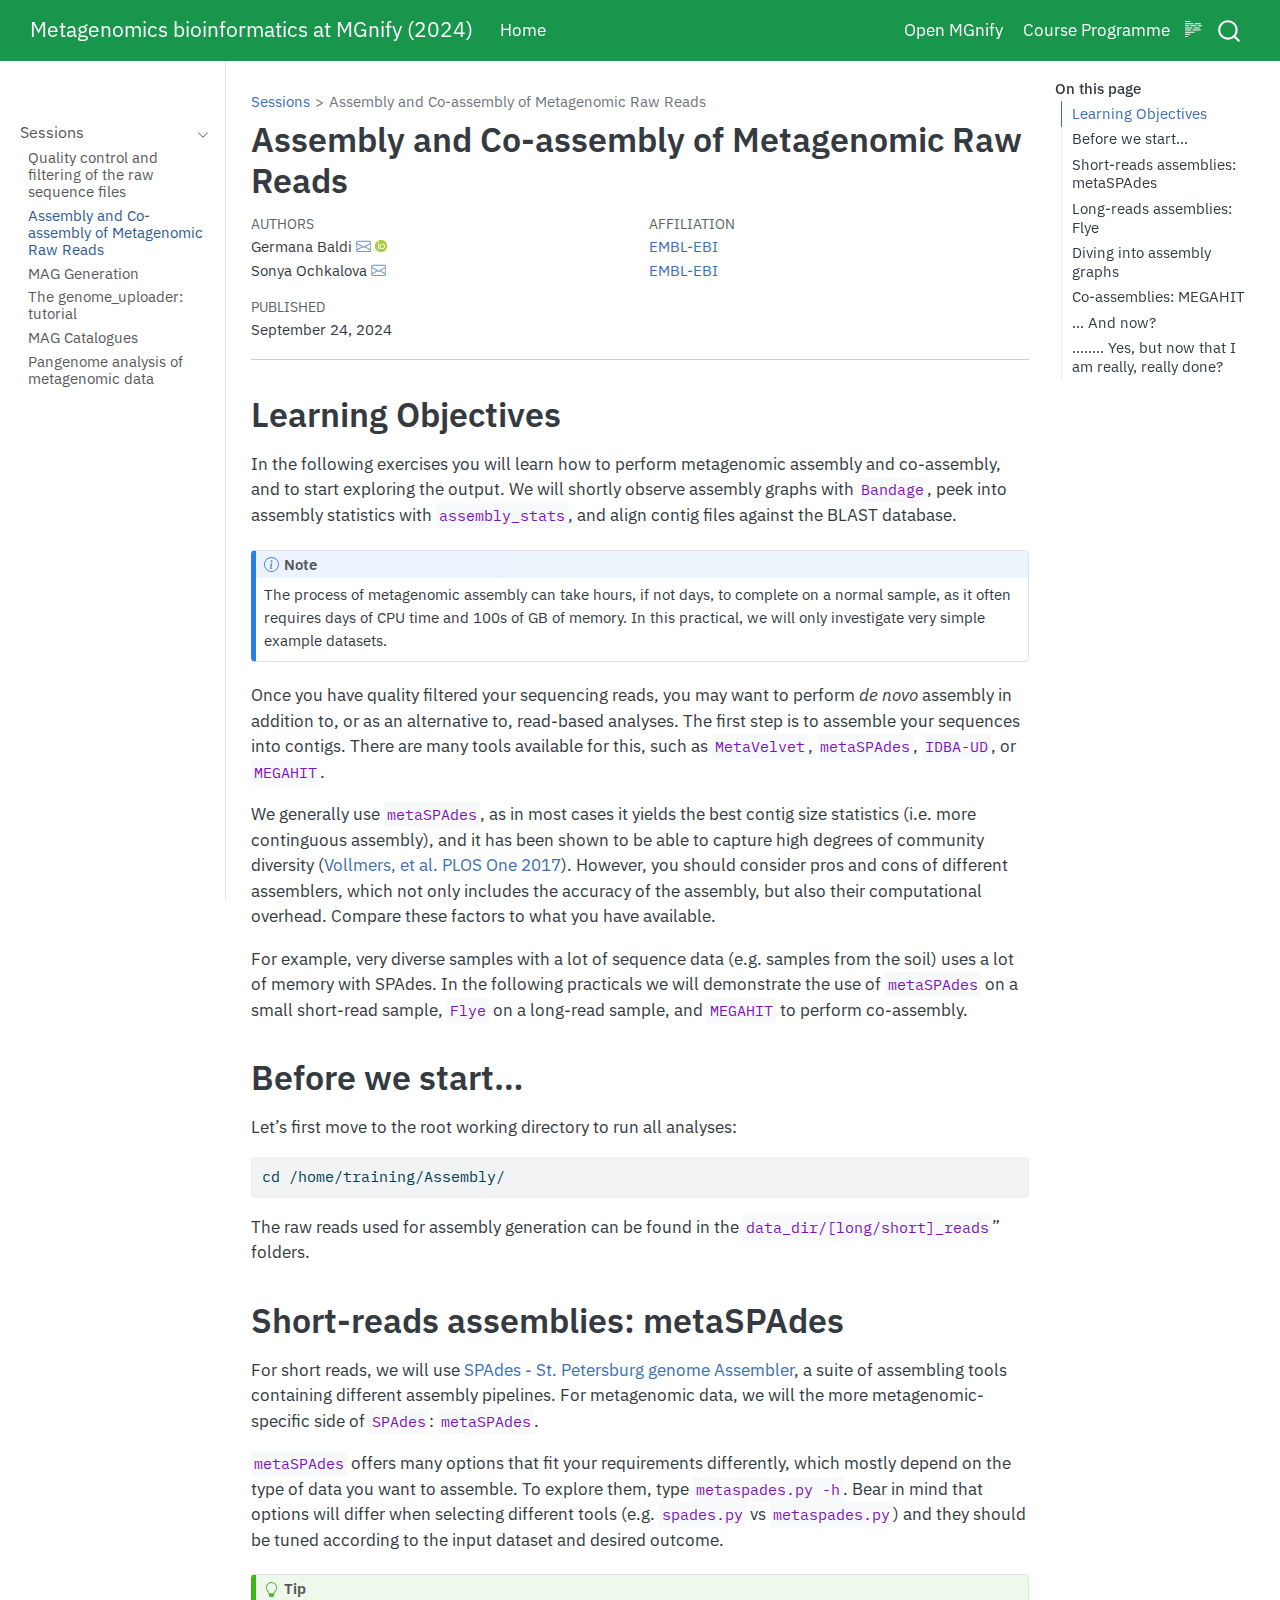
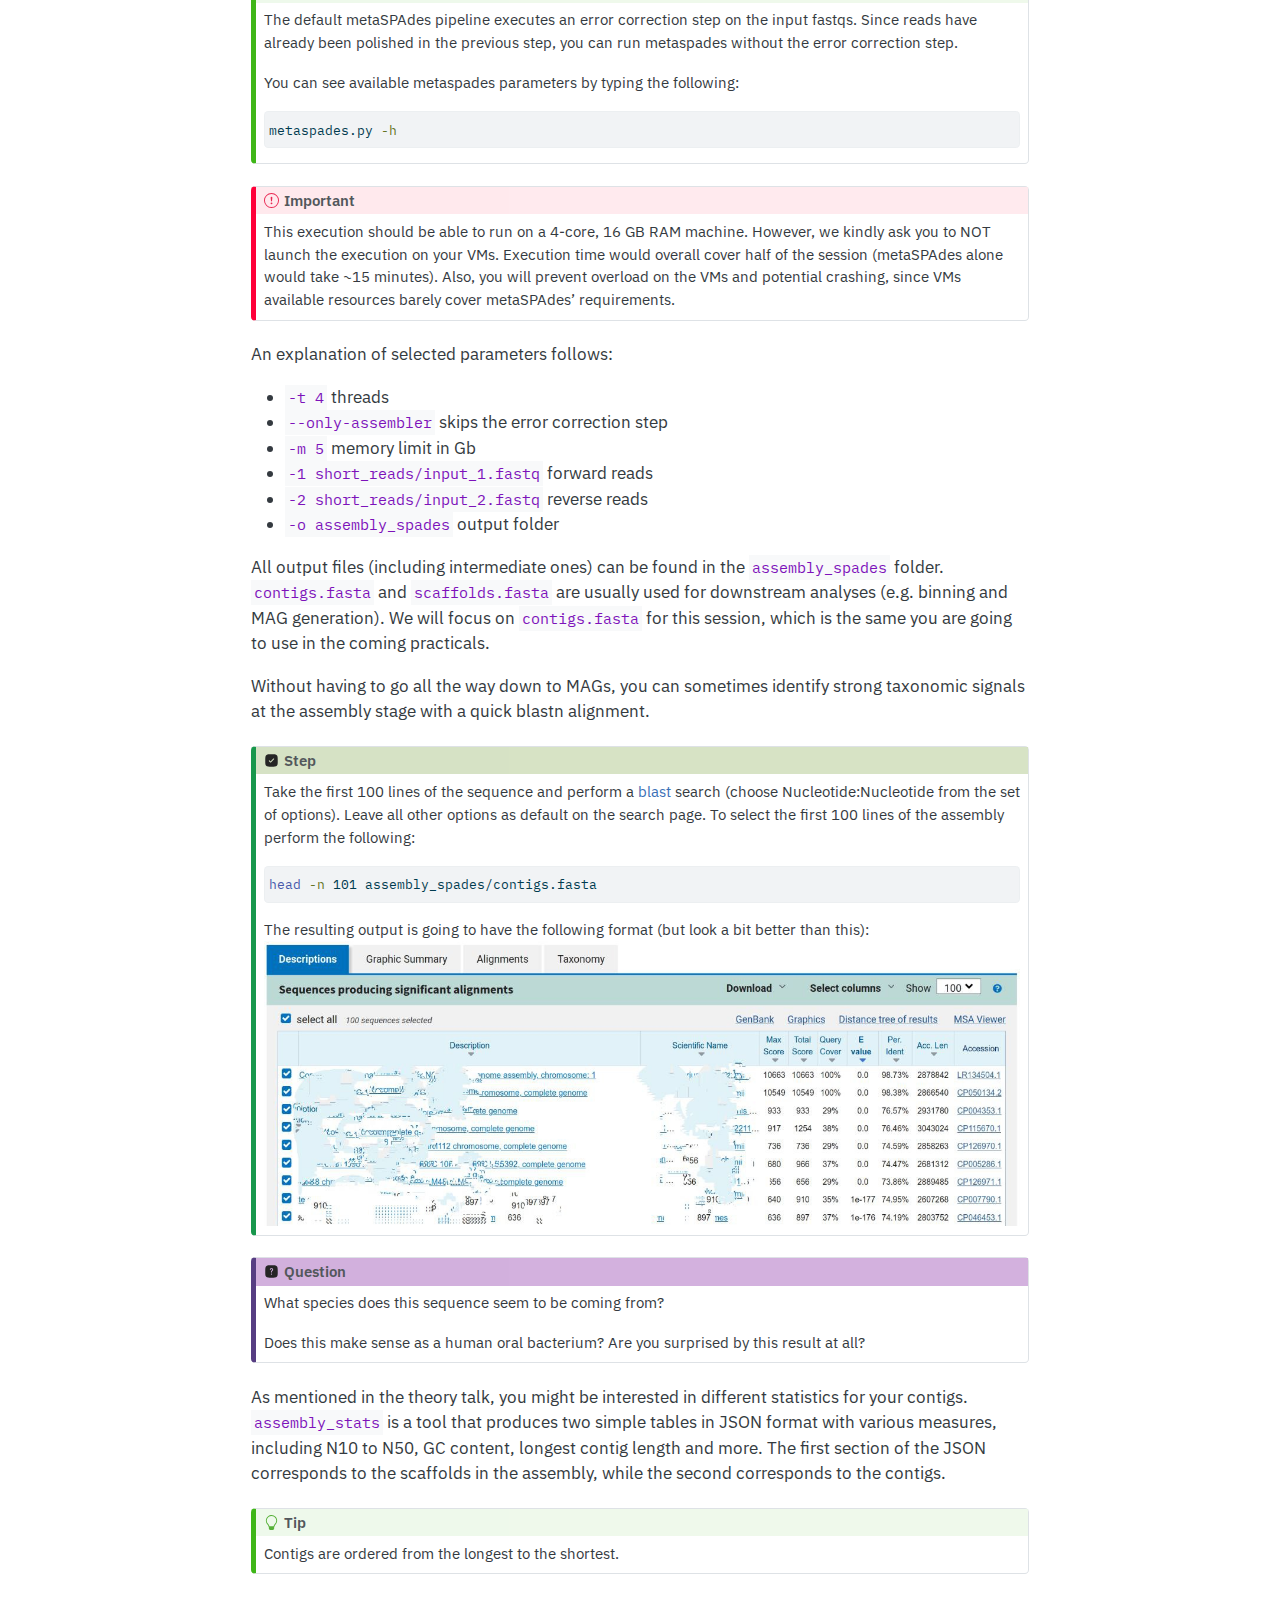
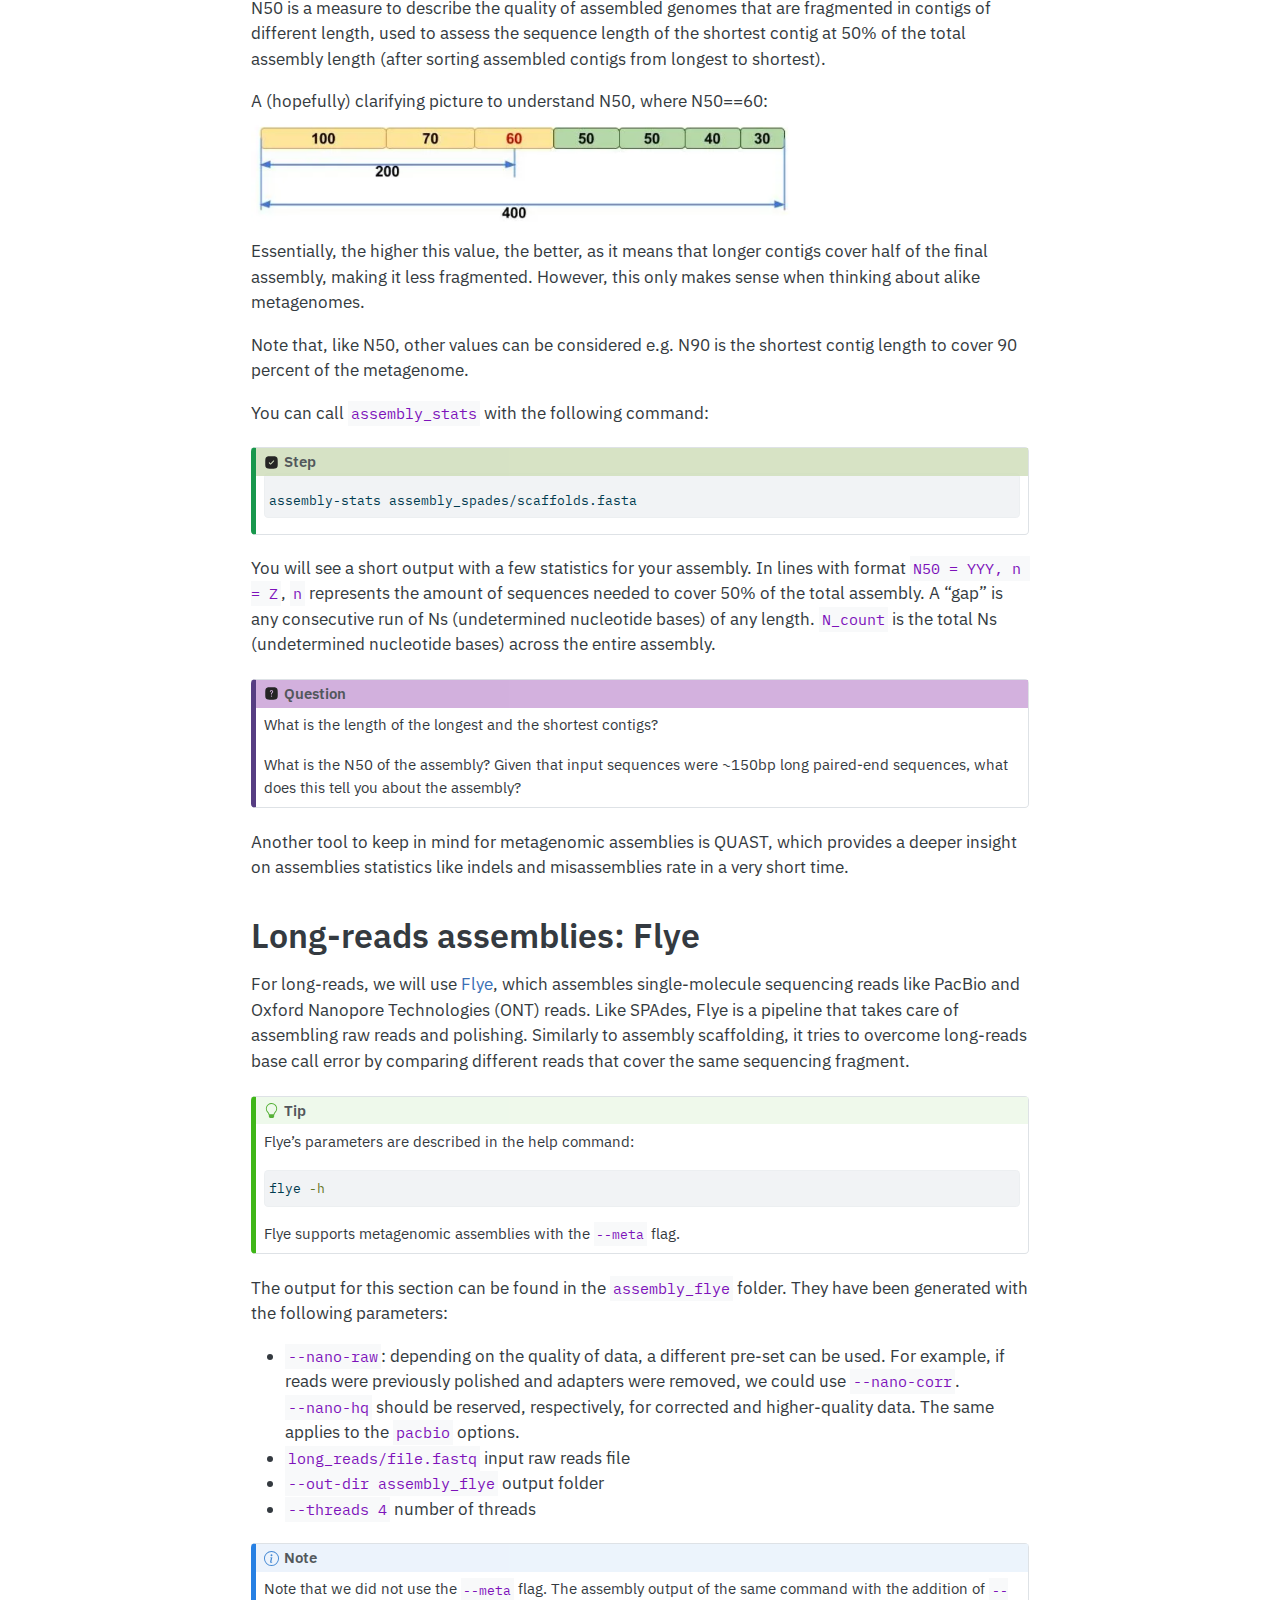
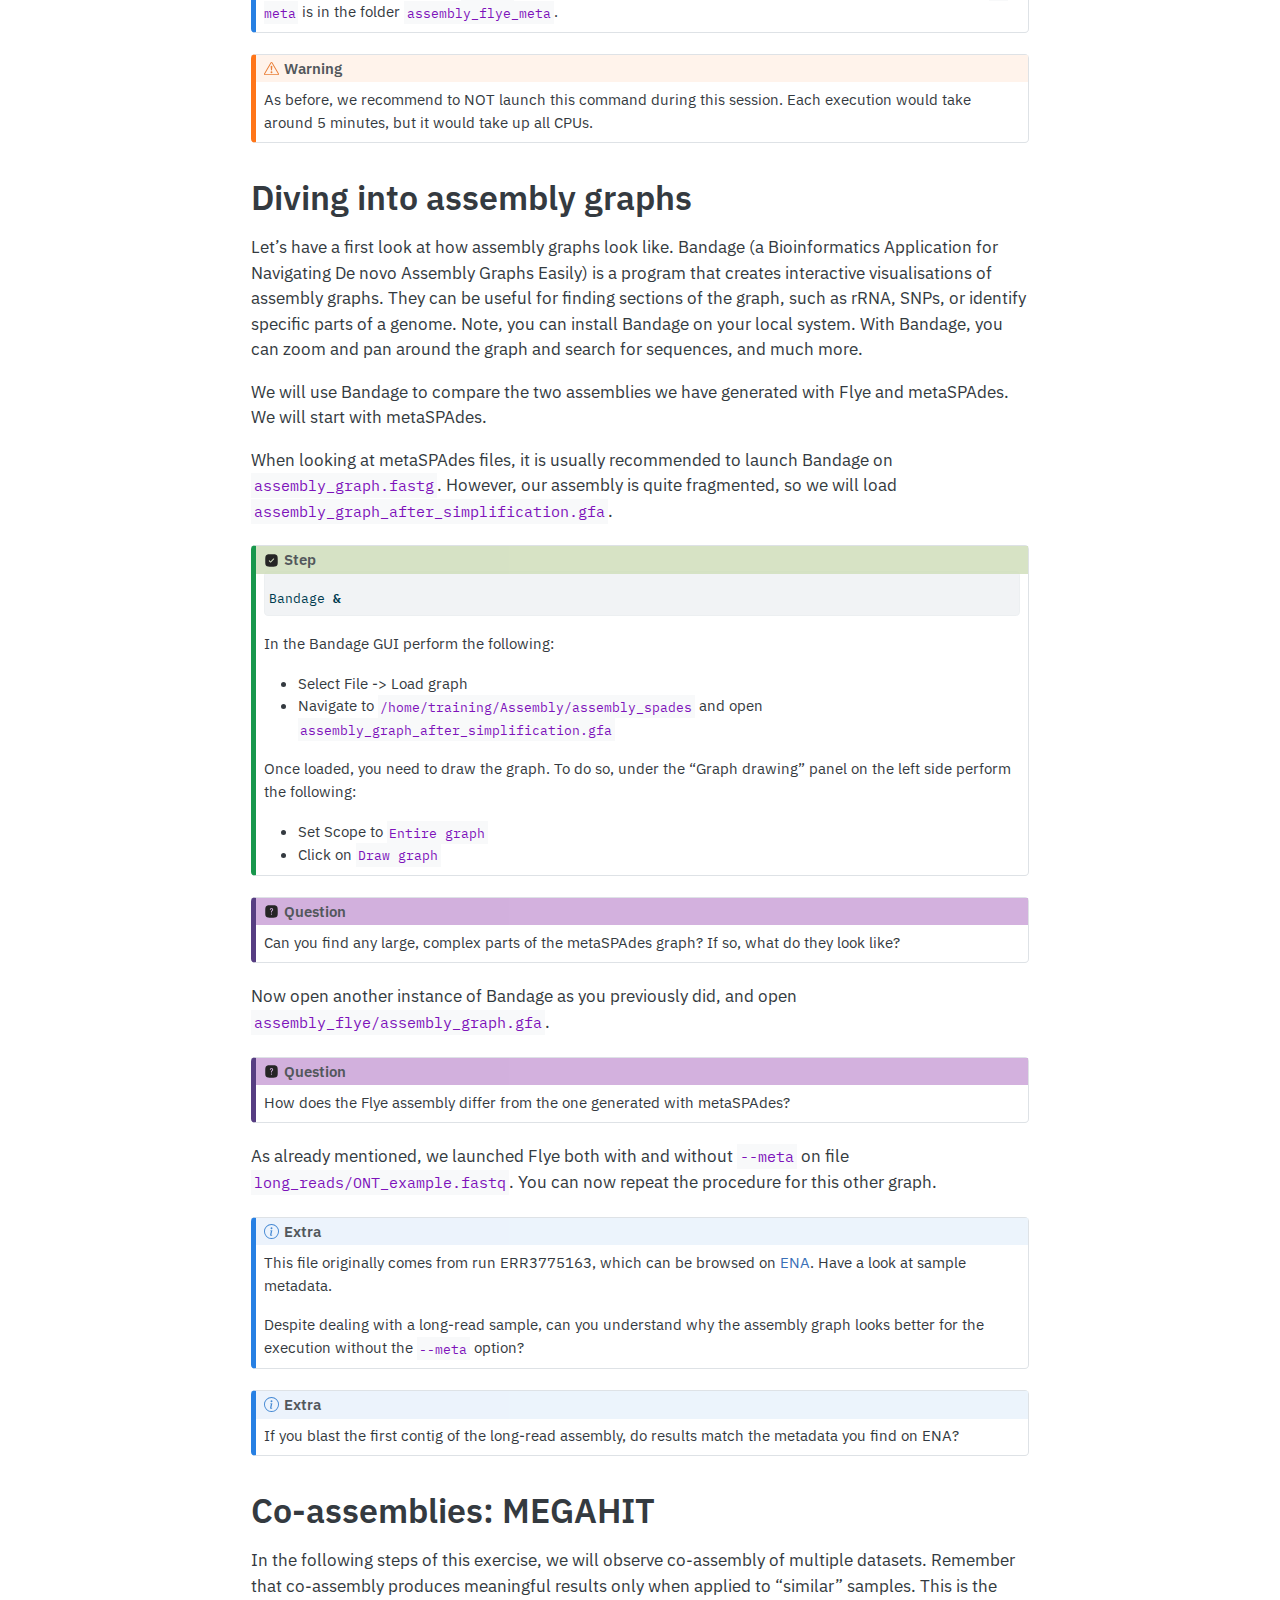
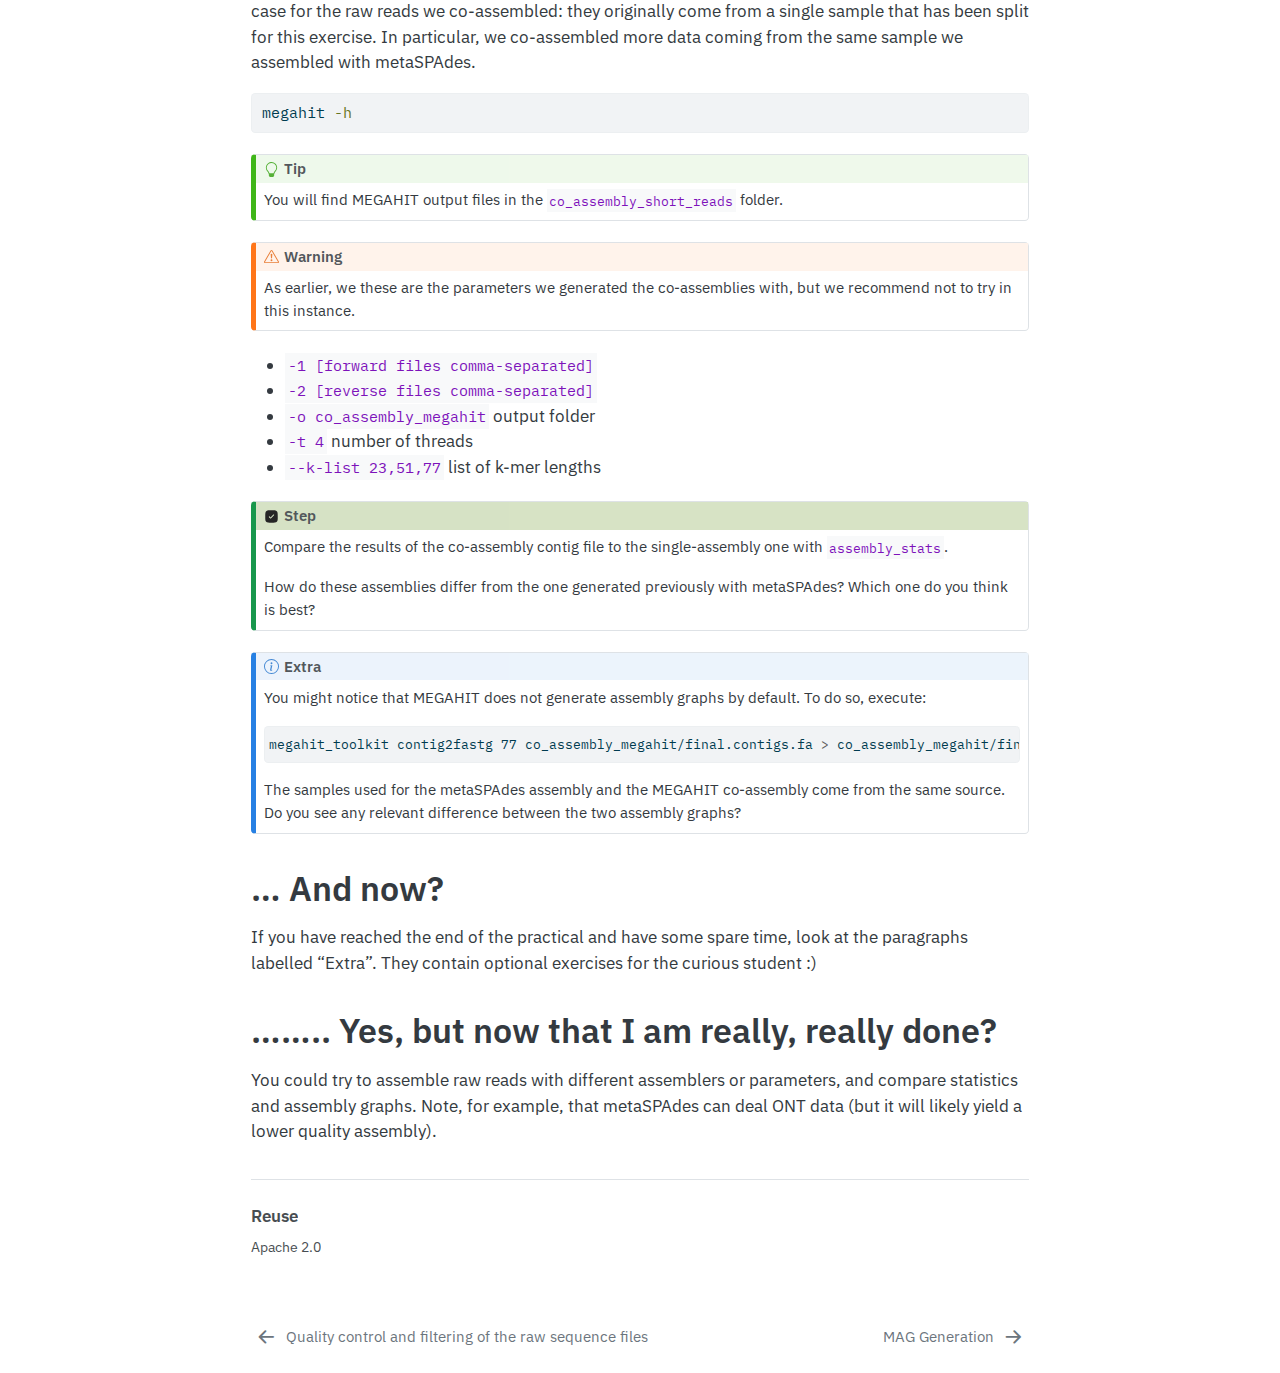
==== commit 6098b4ee: "Built site for gh-pages" ====
--- a/sessions/assemblies.html
+++ b/sessions/assemblies.html
@@ -67,7 +67,7 @@
 <script src="../site_libs/quarto-search/fuse.min.js"></script>
 <script src="../site_libs/quarto-search/quarto-search.js"></script>
 <meta name="quarto:offset" content="../">
-<link href="../sessions/virify.html" rel="next">
+<link href="../sessions/mags.html" rel="next">
 <link href="../sessions/qc.html" rel="prev">
 <link href="../static/mgnify_logo.png" rel="icon" type="image/png">
 <script src="../site_libs/quarto-html/quarto.js"></script>
@@ -200,20 +200,14 @@
 </li>
           <li class="sidebar-item">
   <div class="sidebar-item-container"> 
-  <a href="../sessions/virify.html" class="sidebar-item-text sidebar-link">
- <span class="menu-text">Viral detection and classification</span></a>
+  <a href="../sessions/mags.html" class="sidebar-item-text sidebar-link">
+ <span class="menu-text">MAG Generation</span></a>
   </div>
 </li>
           <li class="sidebar-item">
   <div class="sidebar-item-container"> 
-  <a href="../sessions/comparative_metagenomics.html" class="sidebar-item-text sidebar-link">
- <span class="menu-text">Comparative metagenomics</span></a>
-  </div>
-</li>
-          <li class="sidebar-item">
-  <div class="sidebar-item-container"> 
-  <a href="../sessions/mags.html" class="sidebar-item-text sidebar-link">
- <span class="menu-text">MAG Generation</span></a>
+  <a href="../sessions/genome_uploader.html" class="sidebar-item-text sidebar-link">
+ <span class="menu-text">The genome_uploader: tutorial</span></a>
   </div>
 </li>
           <li class="sidebar-item">
@@ -1094,8 +1088,8 @@
       </a>          
   </div>
   <div class="nav-page nav-page-next">
-      <a href="../sessions/virify.html" class="pagination-link" aria-label="Viral detection and classification">
-        <span class="nav-page-text">Viral detection and classification</span> <i class="bi bi-arrow-right-short"></i>
+      <a href="../sessions/mags.html" class="pagination-link" aria-label="MAG Generation">
+        <span class="nav-page-text">MAG Generation</span> <i class="bi bi-arrow-right-short"></i>
       </a>
   </div>
 </nav>
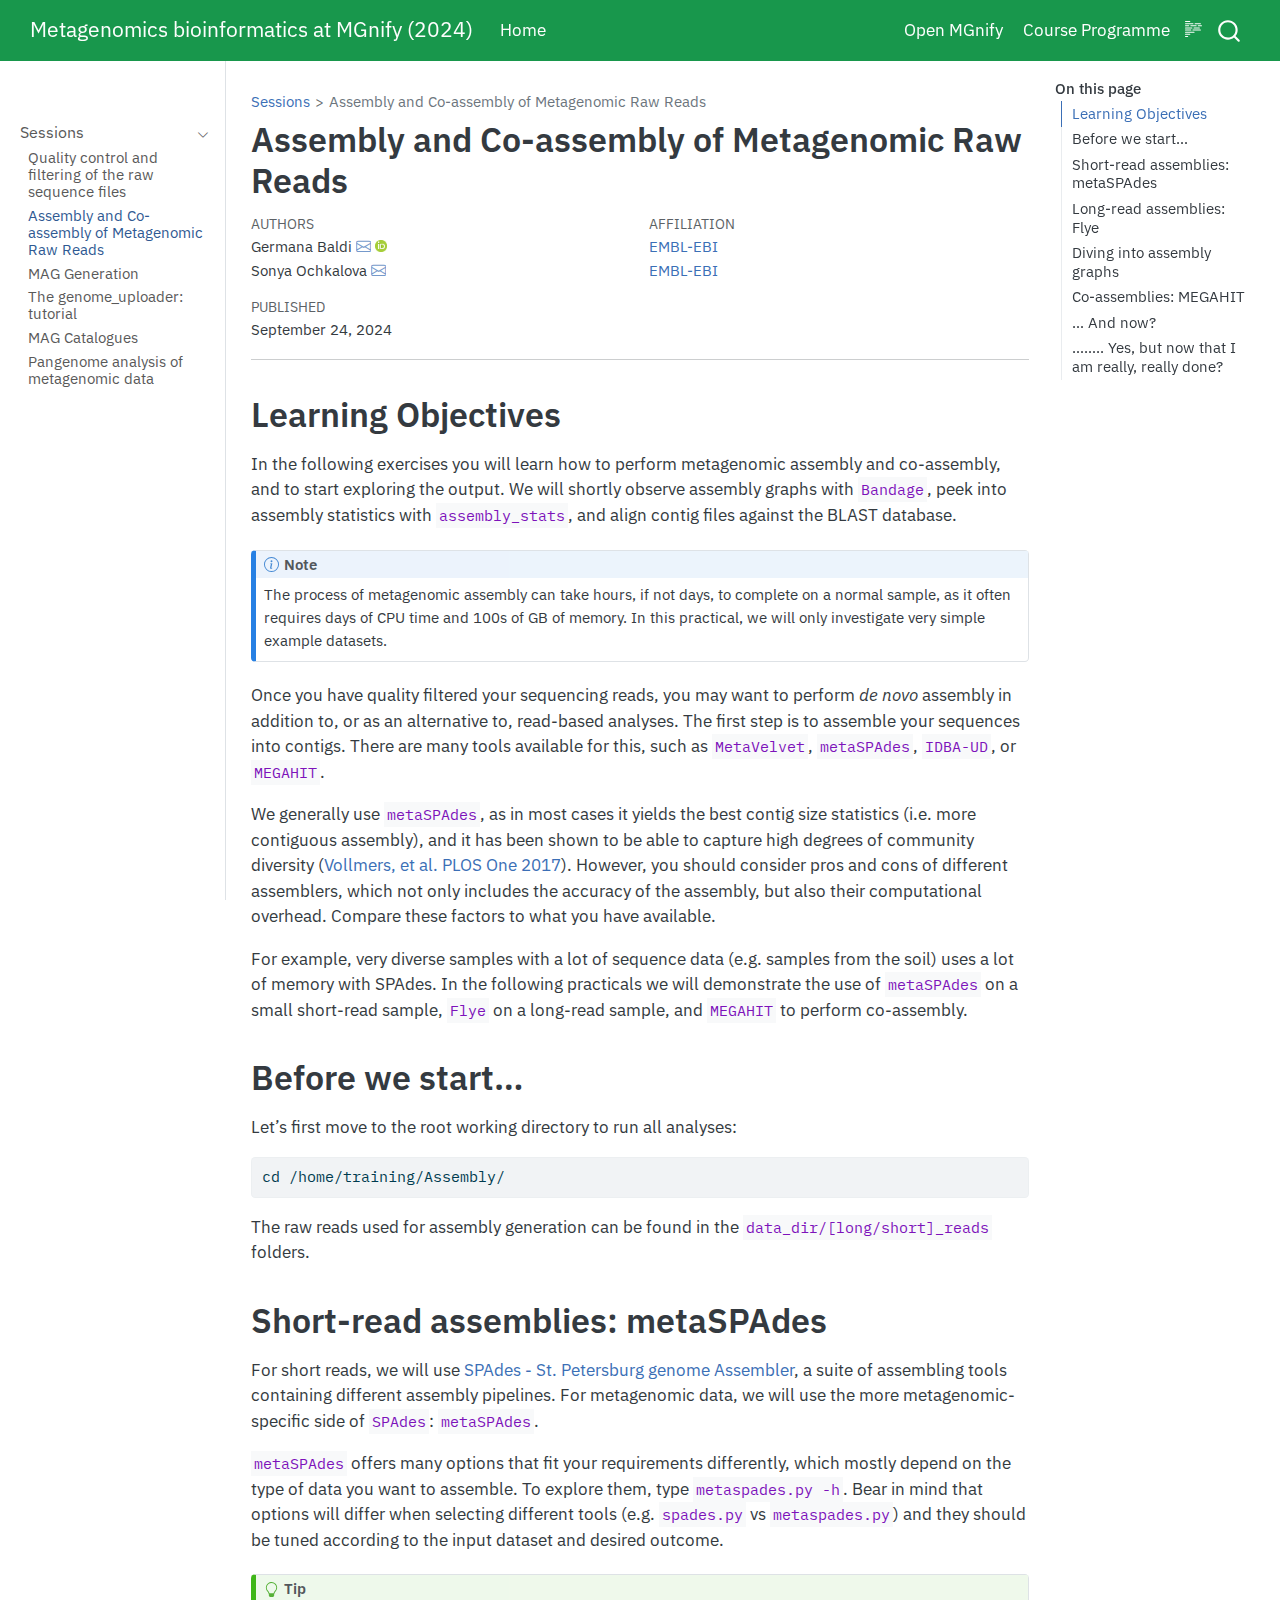
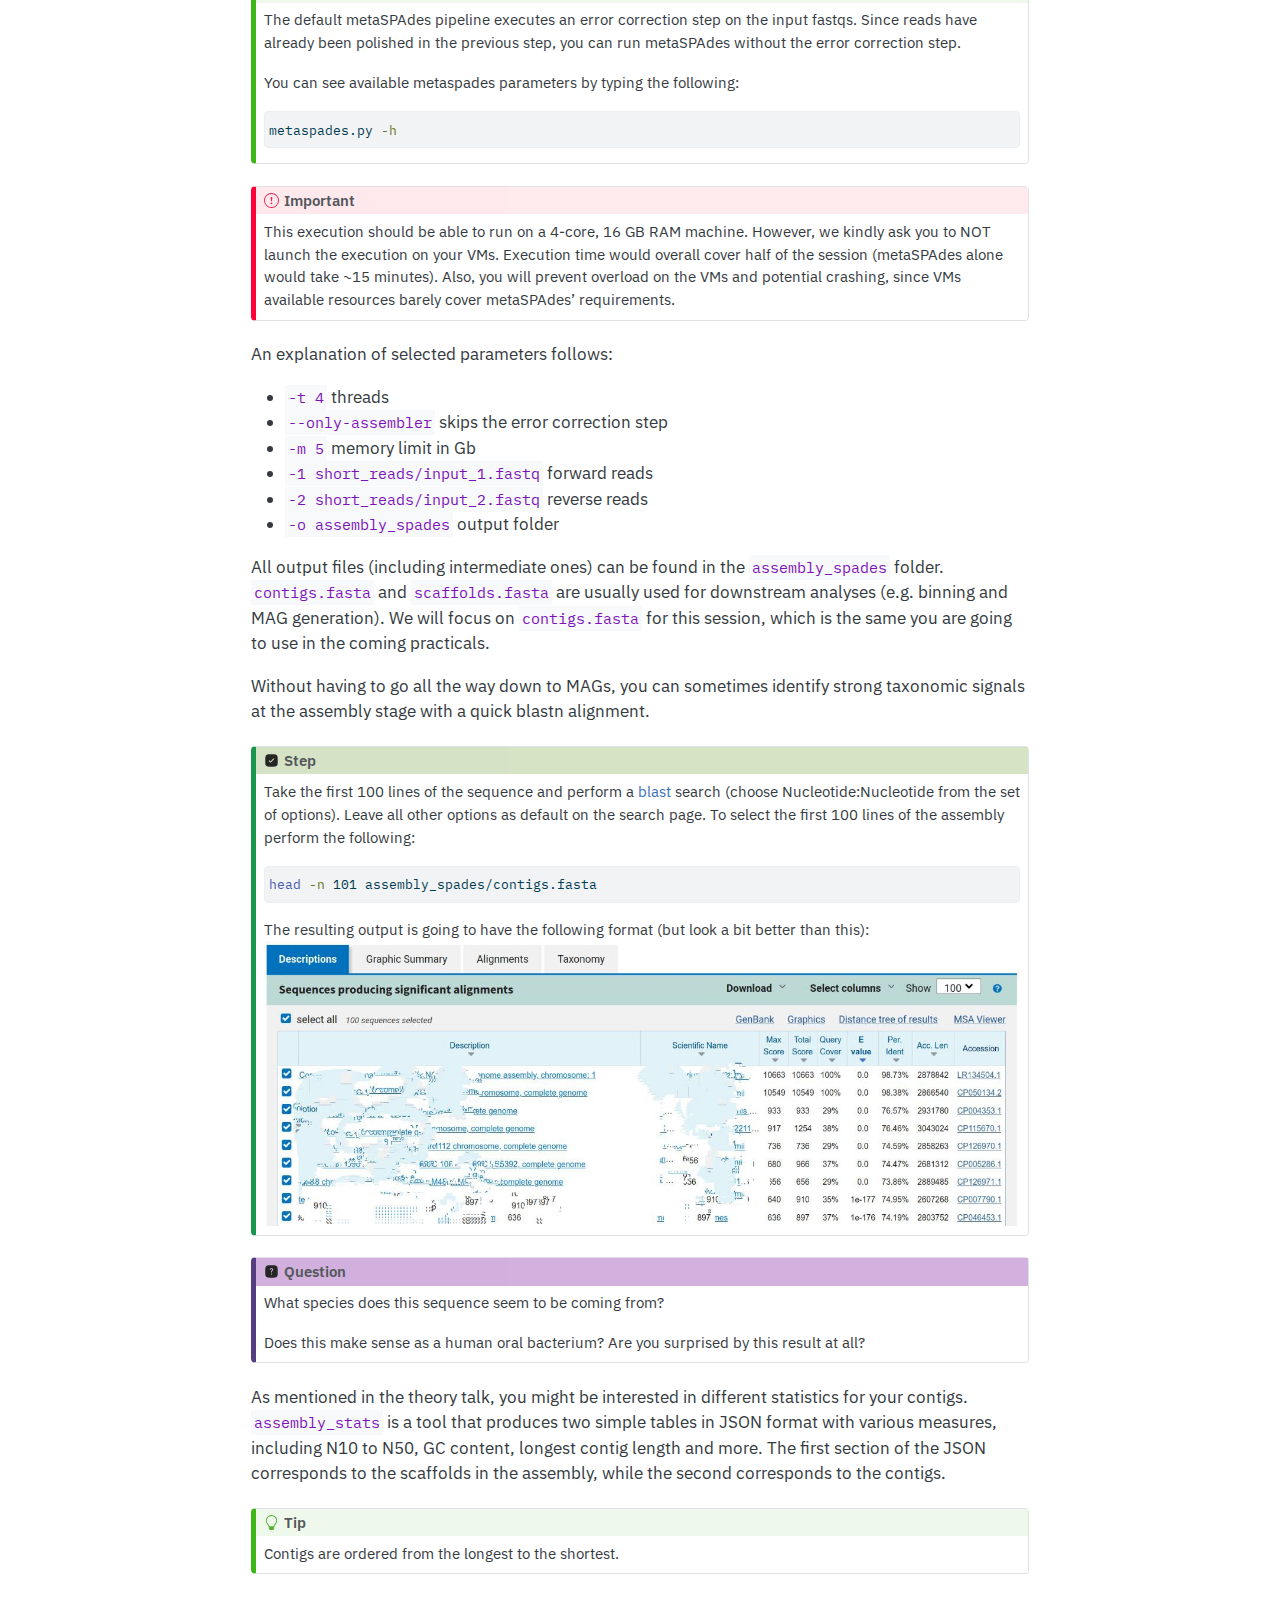
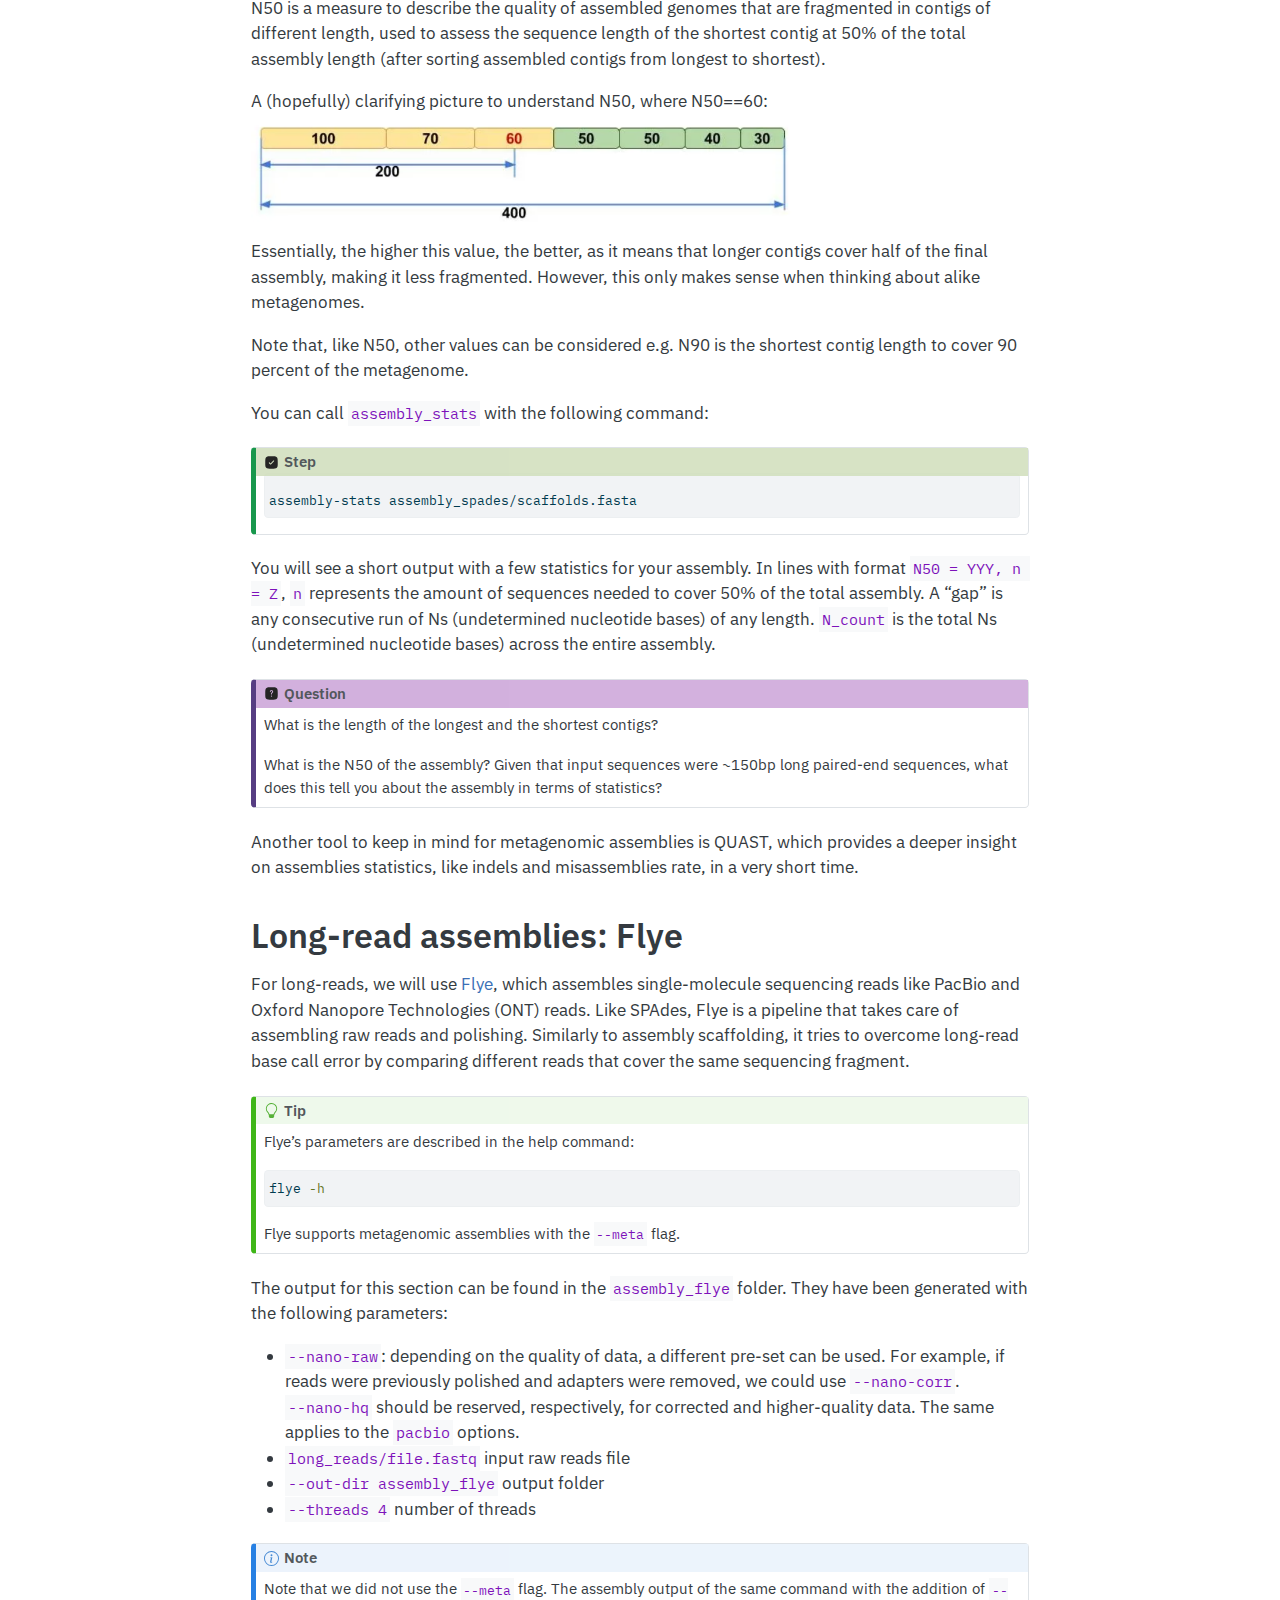
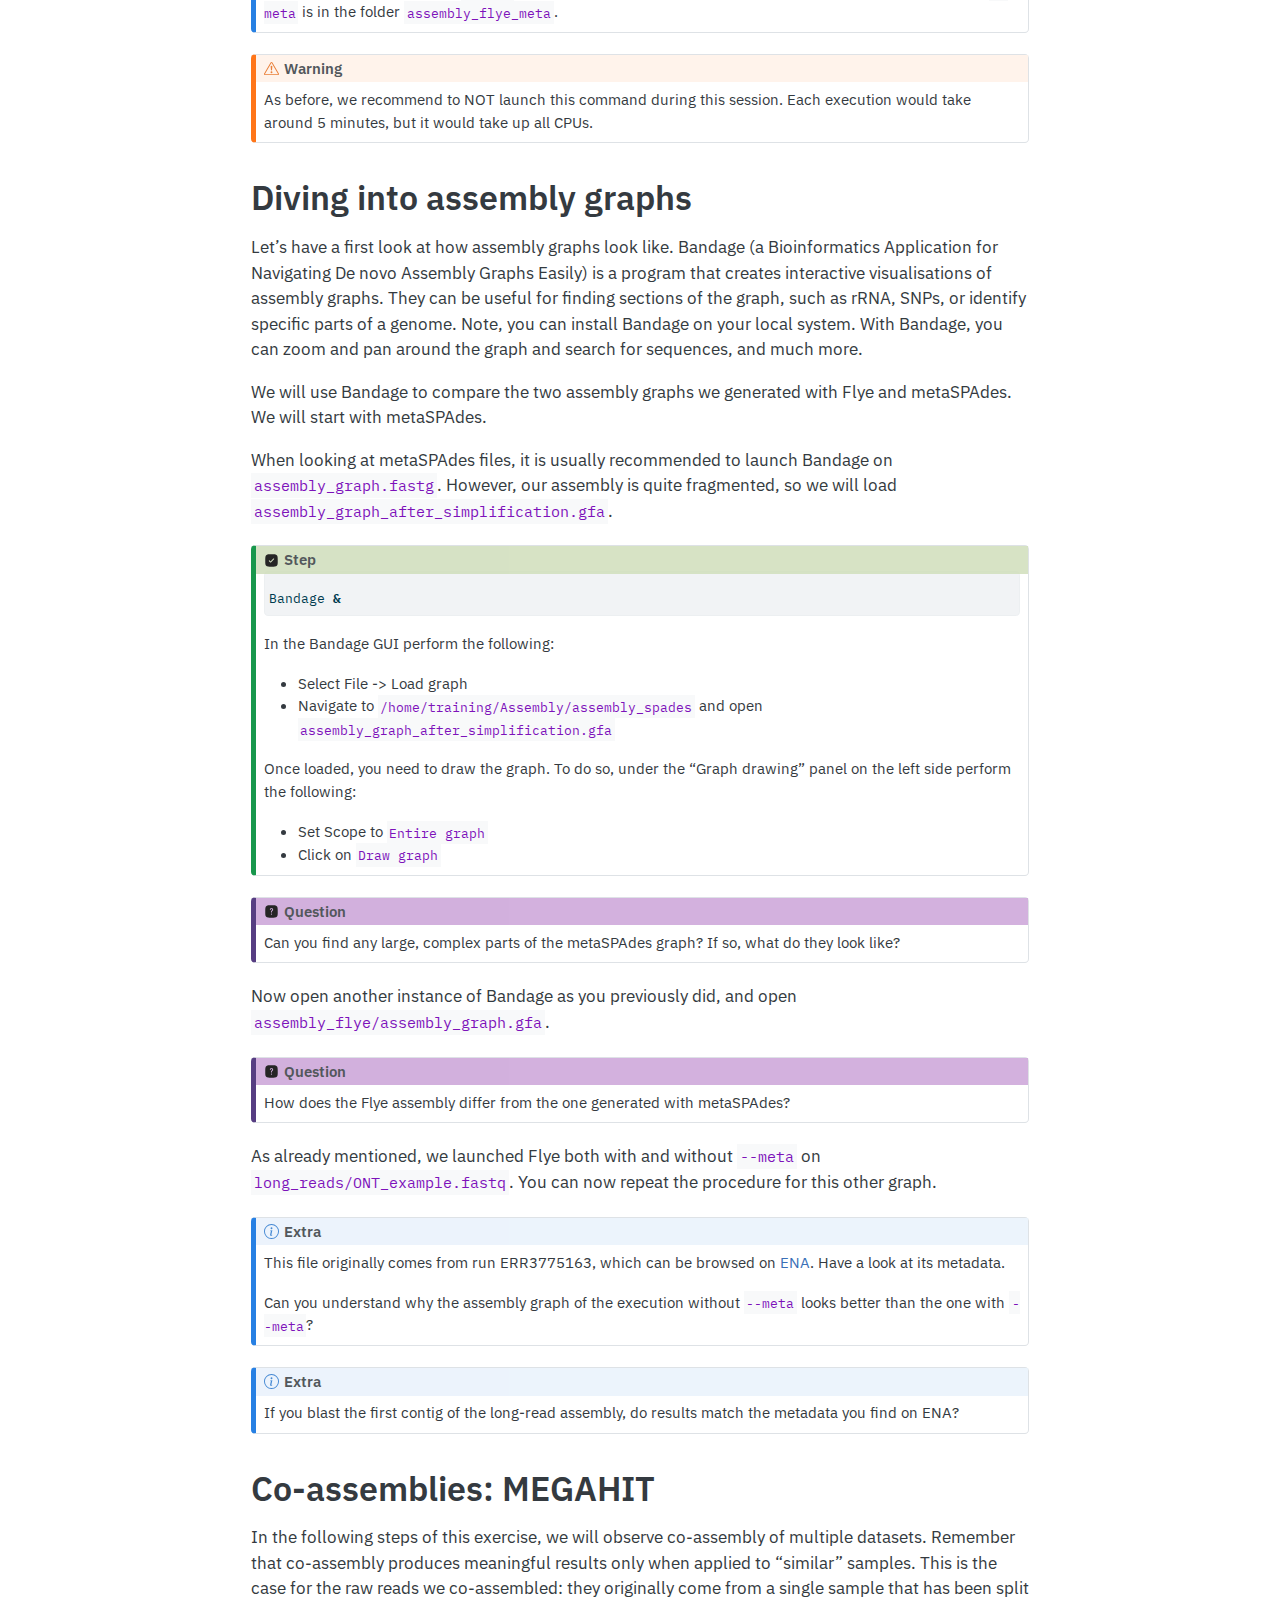
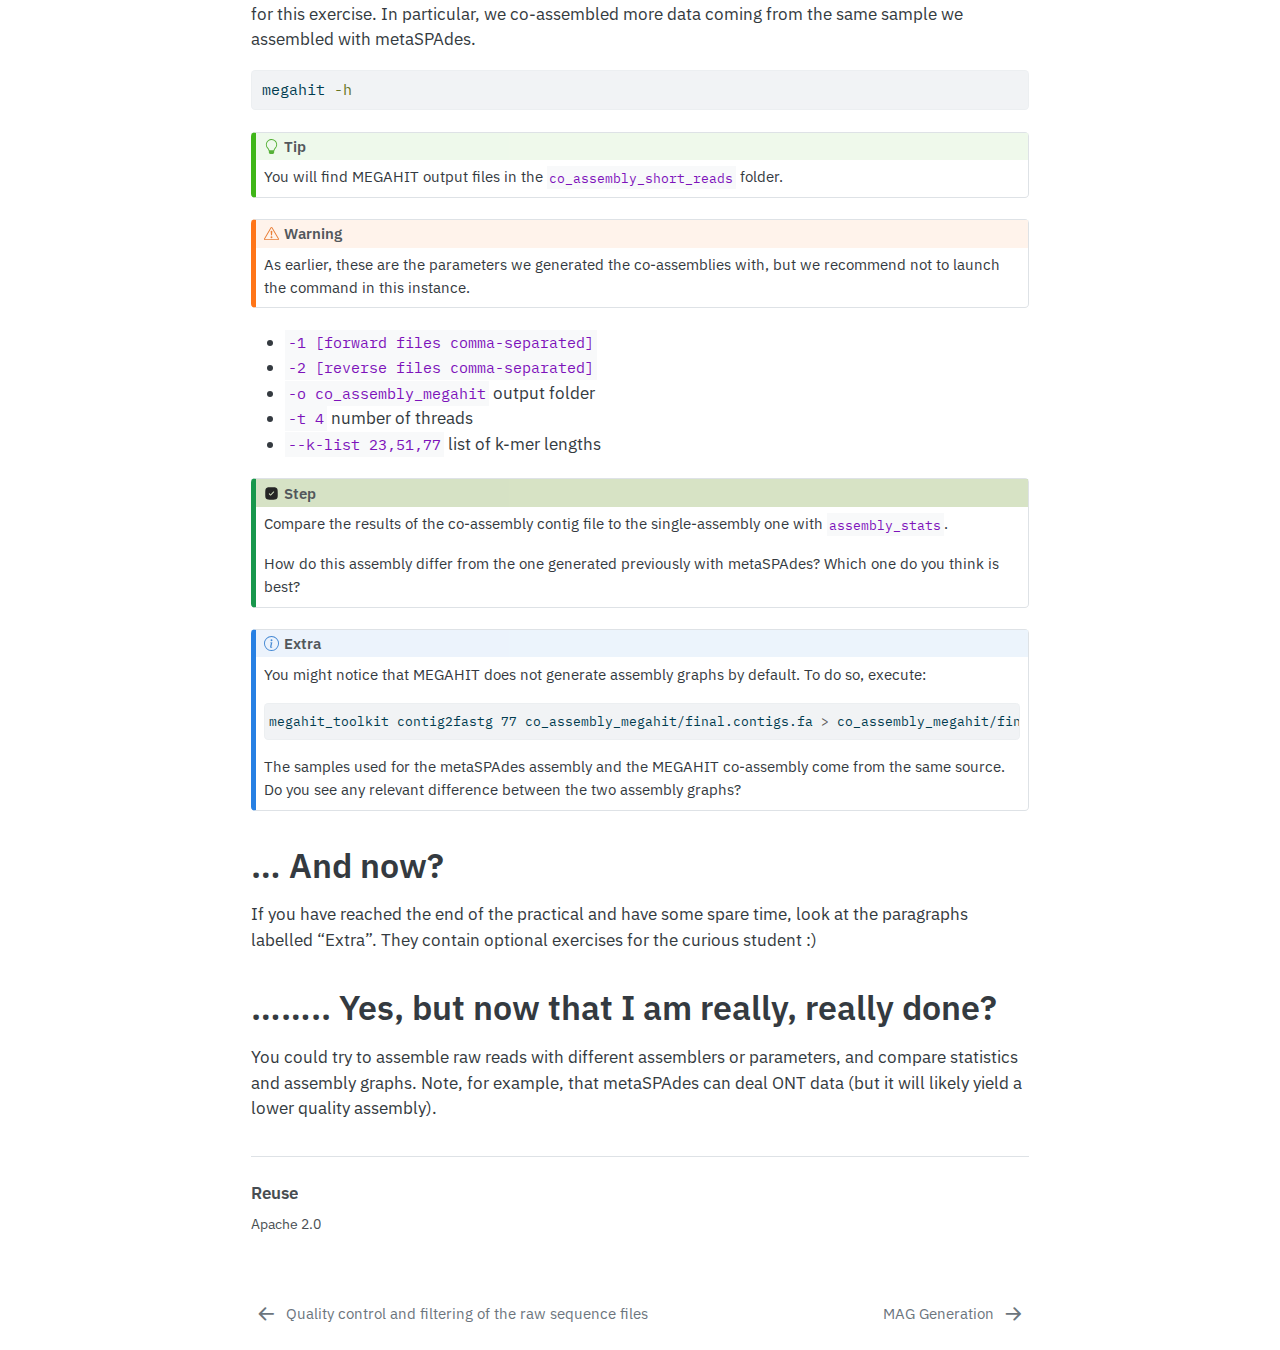
==== commit 915d192d: "Built site for gh-pages" ====
--- a/sessions/assemblies.html
+++ b/sessions/assemblies.html
@@ -236,8 +236,8 @@
   <ul>
   <li><a href="#learning-objectives" id="toc-learning-objectives" class="nav-link active" data-scroll-target="#learning-objectives">Learning Objectives</a></li>
   <li><a href="#before-we-start" id="toc-before-we-start" class="nav-link" data-scroll-target="#before-we-start">Before we start…</a></li>
-  <li><a href="#short-reads-assemblies-metaspades" id="toc-short-reads-assemblies-metaspades" class="nav-link" data-scroll-target="#short-reads-assemblies-metaspades">Short-reads assemblies: metaSPAdes</a></li>
-  <li><a href="#long-reads-assemblies-flye" id="toc-long-reads-assemblies-flye" class="nav-link" data-scroll-target="#long-reads-assemblies-flye">Long-reads assemblies: Flye</a></li>
+  <li><a href="#short-read-assemblies-metaspades" id="toc-short-read-assemblies-metaspades" class="nav-link" data-scroll-target="#short-read-assemblies-metaspades">Short-read assemblies: metaSPAdes</a></li>
+  <li><a href="#long-read-assemblies-flye" id="toc-long-read-assemblies-flye" class="nav-link" data-scroll-target="#long-read-assemblies-flye">Long-read assemblies: Flye</a></li>
   <li><a href="#diving-into-assembly-graphs" id="toc-diving-into-assembly-graphs" class="nav-link" data-scroll-target="#diving-into-assembly-graphs">Diving into assembly graphs</a></li>
   <li><a href="#co-assemblies-megahit" id="toc-co-assemblies-megahit" class="nav-link" data-scroll-target="#co-assemblies-megahit">Co-assemblies: MEGAHIT</a></li>
   <li><a href="#and-now" id="toc-and-now" class="nav-link" data-scroll-target="#and-now">… And now?</a></li>
@@ -316,18 +316,18 @@
 </div>
 </div>
 <p>Once you have quality filtered your sequencing reads, you may want to perform <em>de novo</em> assembly in addition to, or as an alternative to, read-based analyses. The first step is to assemble your sequences into contigs. There are many tools available for this, such as <code>MetaVelvet</code>, <code>metaSPAdes</code>, <code>IDBA-UD</code>, or <code>MEGAHIT</code>.</p>
-<p>We generally use <code>metaSPAdes</code>, as in most cases it yields the best contig size statistics (i.e.&nbsp;more continguous assembly), and it has been shown to be able to capture high degrees of community diversity (<a href="https://europepmc.org/article/MED/28099457">Vollmers, et al.&nbsp;PLOS One 2017</a>). However, you should consider pros and cons of different assemblers, which not only includes the accuracy of the assembly, but also their computational overhead. Compare these factors to what you have available.</p>
+<p>We generally use <code>metaSPAdes</code>, as in most cases it yields the best contig size statistics (i.e.&nbsp;more contiguous assembly), and it has been shown to be able to capture high degrees of community diversity (<a href="https://europepmc.org/article/MED/28099457">Vollmers, et al.&nbsp;PLOS One 2017</a>). However, you should consider pros and cons of different assemblers, which not only includes the accuracy of the assembly, but also their computational overhead. Compare these factors to what you have available.</p>
 <p>For example, very diverse samples with a lot of sequence data (e.g.&nbsp;samples from the soil) uses a lot of memory with SPAdes. In the following practicals we will demonstrate the use of <code>metaSPAdes</code> on a small short-read sample, <code>Flye</code> on a long-read sample, and <code>MEGAHIT</code> to perform co-assembly.</p>
 </section>
 <section id="before-we-start" class="level1">
 <h1>Before we start…</h1>
 <p>Let’s first move to the root working directory to run all analyses:</p>
 <div class="sourceCode" id="cb1"><pre class="sourceCode bash code-with-copy"><code class="sourceCode bash"><span id="cb1-1"><a href="#cb1-1" aria-hidden="true" tabindex="-1"></a><span class="bu">cd</span> /home/training/Assembly/</span></code><button title="Copy to Clipboard" class="code-copy-button"><i class="bi"></i></button></pre></div>
-<p>The raw reads used for assembly generation can be found in the <code>data_dir/[long/short]_reads</code>” folders.</p>
+<p>The raw reads used for assembly generation can be found in the <code>data_dir/[long/short]_reads</code> folders.</p>
 </section>
-<section id="short-reads-assemblies-metaspades" class="level1">
-<h1>Short-reads assemblies: metaSPAdes</h1>
-<p>For short reads, we will use <a href="https://github.com/ablab/spades">SPAdes - St.&nbsp;Petersburg genome Assembler</a>, a suite of assembling tools containing different assembly pipelines. For metagenomic data, we will the more metagenomic-specific side of <code>SPAdes</code>: <code>metaSPAdes</code>.</p>
+<section id="short-read-assemblies-metaspades" class="level1">
+<h1>Short-read assemblies: metaSPAdes</h1>
+<p>For short reads, we will use <a href="https://github.com/ablab/spades">SPAdes - St.&nbsp;Petersburg genome Assembler</a>, a suite of assembling tools containing different assembly pipelines. For metagenomic data, we will use the more metagenomic-specific side of <code>SPAdes</code>: <code>metaSPAdes</code>.</p>
 <p><code>metaSPAdes</code> offers many options that fit your requirements differently, which mostly depend on the type of data you want to assemble. To explore them, type <code>metaspades.py -h</code>. Bear in mind that options will differ when selecting different tools (e.g.&nbsp;<code>spades.py</code> vs <code>metaspades.py</code>) and they should be tuned according to the input dataset and desired outcome.</p>
 <div class="callout callout-style-default callout-tip callout-titled">
 <div class="callout-header d-flex align-content-center">
@@ -339,7 +339,7 @@
 </div>
 </div>
 <div class="callout-body-container callout-body">
-<p>The default metaSPAdes pipeline executes an error correction step on the input fastqs. Since reads have already been polished in the previous step, you can run metaspades without the error correction step.</p>
+<p>The default metaSPAdes pipeline executes an error correction step on the input fastqs. Since reads have already been polished in the previous step, you can run metaSPAdes without the error correction step.</p>
 <p>You can see available metaspades parameters by typing the following:</p>
 <div class="sourceCode" id="cb2"><pre class="sourceCode bash code-with-copy"><code class="sourceCode bash"><span id="cb2-1"><a href="#cb2-1" aria-hidden="true" tabindex="-1"></a><span class="ex">metaspades.py</span> <span class="at">-h</span> </span></code><button title="Copy to Clipboard" class="code-copy-button"><i class="bi"></i></button></pre></div>
 </div>
@@ -441,14 +441,14 @@
 </div>
 <div class="callout-body-container callout-body">
 <p>What is the length of the longest and the shortest contigs?</p>
-<p>What is the N50 of the assembly? Given that input sequences were ~150bp long paired-end sequences, what does this tell you about the assembly?</p>
-</div>
-</div>
-<p>Another tool to keep in mind for metagenomic assemblies is QUAST, which provides a deeper insight on assemblies statistics like indels and misassemblies rate in a very short time.</p>
+<p>What is the N50 of the assembly? Given that input sequences were ~150bp long paired-end sequences, what does this tell you about the assembly in terms of statistics?</p>
+</div>
+</div>
+<p>Another tool to keep in mind for metagenomic assemblies is QUAST, which provides a deeper insight on assemblies statistics, like indels and misassemblies rate, in a very short time.</p>
 </section>
-<section id="long-reads-assemblies-flye" class="level1">
-<h1>Long-reads assemblies: Flye</h1>
-<p>For long-reads, we will use <a href="https://github.com/fenderglass/Flye">Flye</a>, which assembles single-molecule sequencing reads like PacBio and Oxford Nanopore Technologies (ONT) reads. Like SPAdes, Flye is a pipeline that takes care of assembling raw reads and polishing. Similarly to assembly scaffolding, it tries to overcome long-reads base call error by comparing different reads that cover the same sequencing fragment.</p>
+<section id="long-read-assemblies-flye" class="level1">
+<h1>Long-read assemblies: Flye</h1>
+<p>For long-reads, we will use <a href="https://github.com/fenderglass/Flye">Flye</a>, which assembles single-molecule sequencing reads like PacBio and Oxford Nanopore Technologies (ONT) reads. Like SPAdes, Flye is a pipeline that takes care of assembling raw reads and polishing. Similarly to assembly scaffolding, it tries to overcome long-read base call error by comparing different reads that cover the same sequencing fragment.</p>
 <div class="callout callout-style-default callout-tip callout-titled">
 <div class="callout-header d-flex align-content-center">
 <div class="callout-icon-container">
@@ -501,7 +501,7 @@
 <section id="diving-into-assembly-graphs" class="level1">
 <h1>Diving into assembly graphs</h1>
 <p>Let’s have a first look at how assembly graphs look like. Bandage (a Bioinformatics Application for Navigating De novo Assembly Graphs Easily) is a program that creates interactive visualisations of assembly graphs. They can be useful for finding sections of the graph, such as rRNA, SNPs, or identify specific parts of a genome. Note, you can install Bandage on your local system. With Bandage, you can zoom and pan around the graph and search for sequences, and much more.</p>
-<p>We will use Bandage to compare the two assemblies we have generated with Flye and metaSPAdes. We will start with metaSPAdes.</p>
+<p>We will use Bandage to compare the two assembly graphs we generated with Flye and metaSPAdes. We will start with metaSPAdes.</p>
 <p>When looking at metaSPAdes files, it is usually recommended to launch Bandage on <code>assembly_graph.fastg</code>. However, our assembly is quite fragmented, so we will load <code>assembly_graph_after_simplification.gfa</code>.</p>
 <div class="callout callout-style-default callout-step callout-titled">
 <div class="callout-header d-flex align-content-center">
@@ -553,7 +553,7 @@
 <p>How does the Flye assembly differ from the one generated with metaSPAdes?</p>
 </div>
 </div>
-<p>As already mentioned, we launched Flye both with and without <code>--meta</code> on file <code>long_reads/ONT_example.fastq</code>. You can now repeat the procedure for this other graph.</p>
+<p>As already mentioned, we launched Flye both with and without <code>--meta</code> on <code>long_reads/ONT_example.fastq</code>. You can now repeat the procedure for this other graph.</p>
 <div class="callout callout-style-default callout-note callout-titled">
 <div class="callout-header d-flex align-content-center">
 <div class="callout-icon-container">
@@ -564,8 +564,8 @@
 </div>
 </div>
 <div class="callout-body-container callout-body">
-<p>This file originally comes from run ERR3775163, which can be browsed on <a href="https://www.ebi.ac.uk/ena/browser/home">ENA</a>. Have a look at sample metadata.</p>
-<p>Despite dealing with a long-read sample, can you understand why the assembly graph looks better for the execution without the <code>--meta</code> option?</p>
+<p>This file originally comes from run ERR3775163, which can be browsed on <a href="https://www.ebi.ac.uk/ena/browser/home">ENA</a>. Have a look at its metadata.</p>
+<p>Can you understand why the assembly graph of the execution without <code>--meta</code> looks better than the one with <code>--meta</code>?</p>
 </div>
 </div>
 <div class="callout callout-style-default callout-note callout-titled">
@@ -609,7 +609,7 @@
 </div>
 </div>
 <div class="callout-body-container callout-body">
-<p>As earlier, we these are the parameters we generated the co-assemblies with, but we recommend not to try in this instance.</p>
+<p>As earlier, these are the parameters we generated the co-assemblies with, but we recommend not to launch the command in this instance.</p>
 </div>
 </div>
 <ul>
@@ -630,7 +630,7 @@
 </div>
 <div class="callout-body-container callout-body">
 <p>Compare the results of the co-assembly contig file to the single-assembly one with <code>assembly_stats</code>.</p>
-<p>How do these assemblies differ from the one generated previously with metaSPAdes? Which one do you think is best?</p>
+<p>How do this assembly differ from the one generated previously with metaSPAdes? Which one do you think is best?</p>
 </div>
 </div>
 <div class="callout callout-style-default callout-note callout-titled">
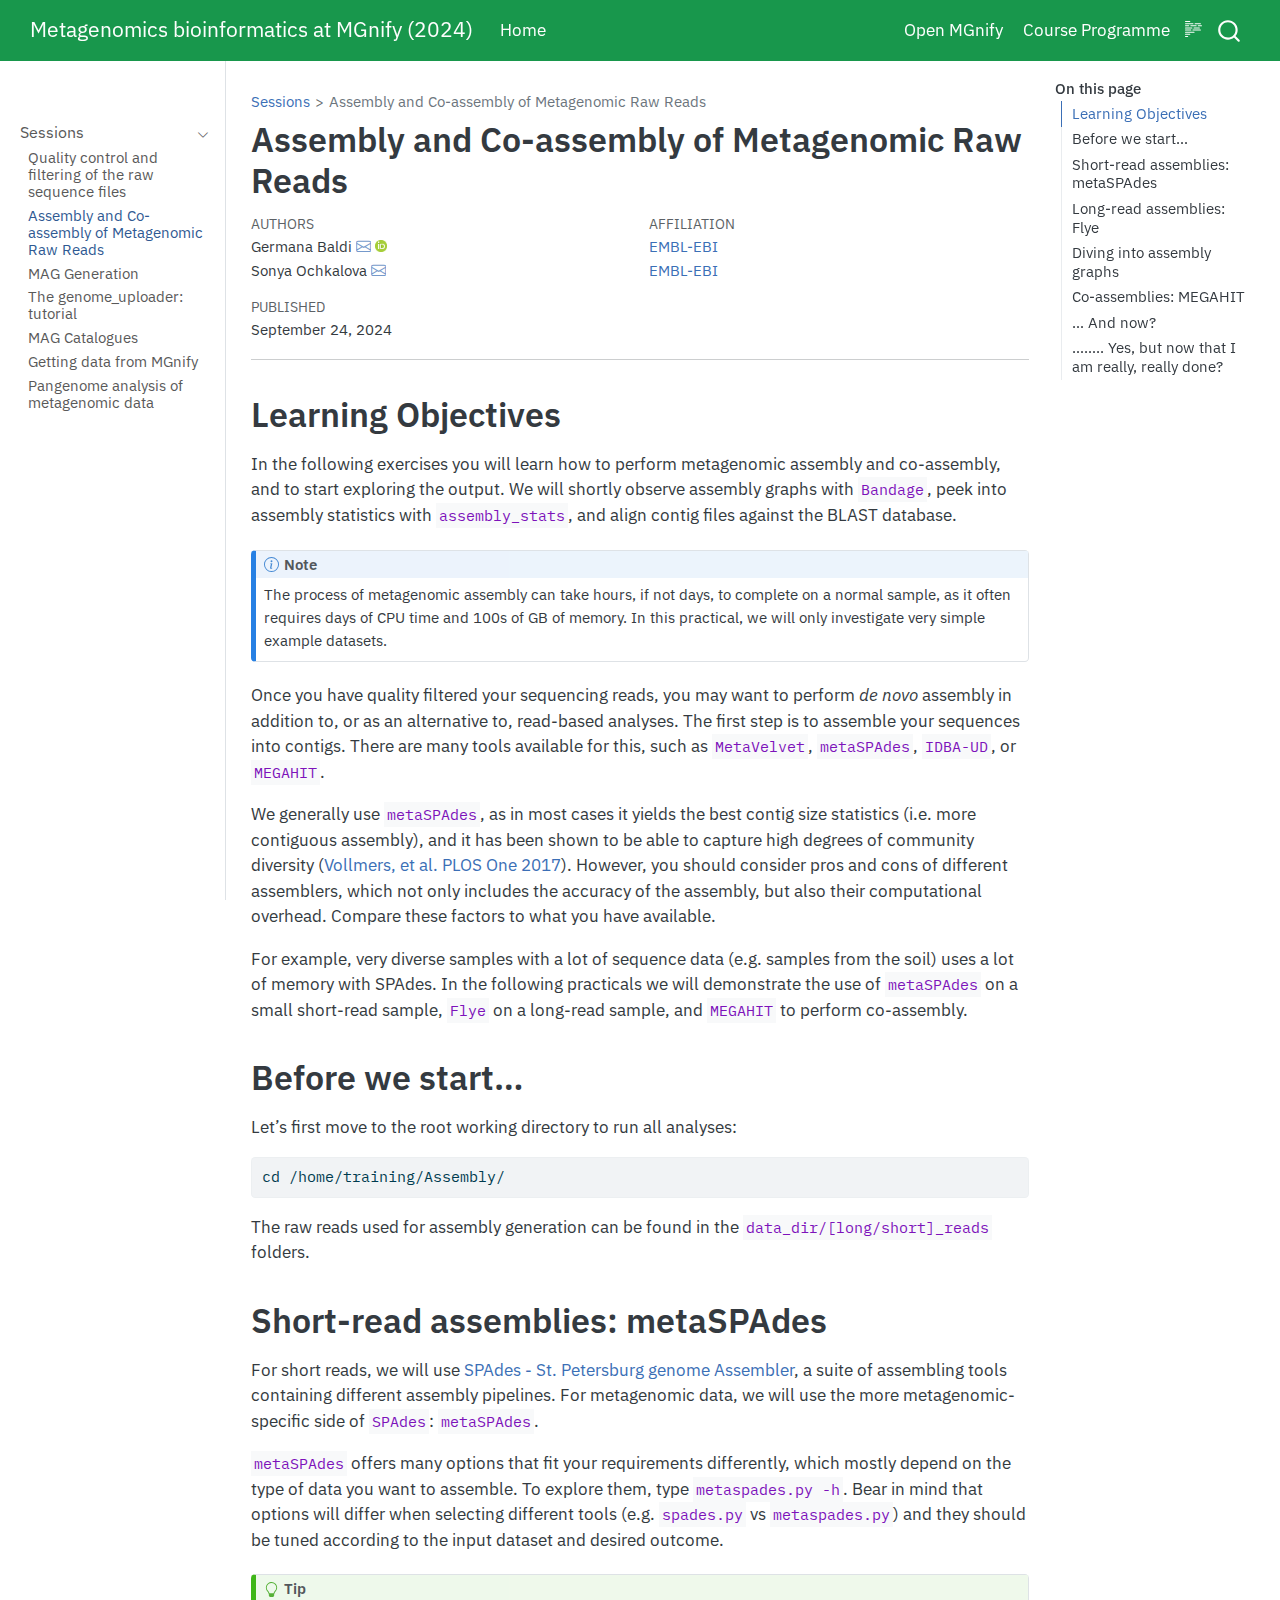
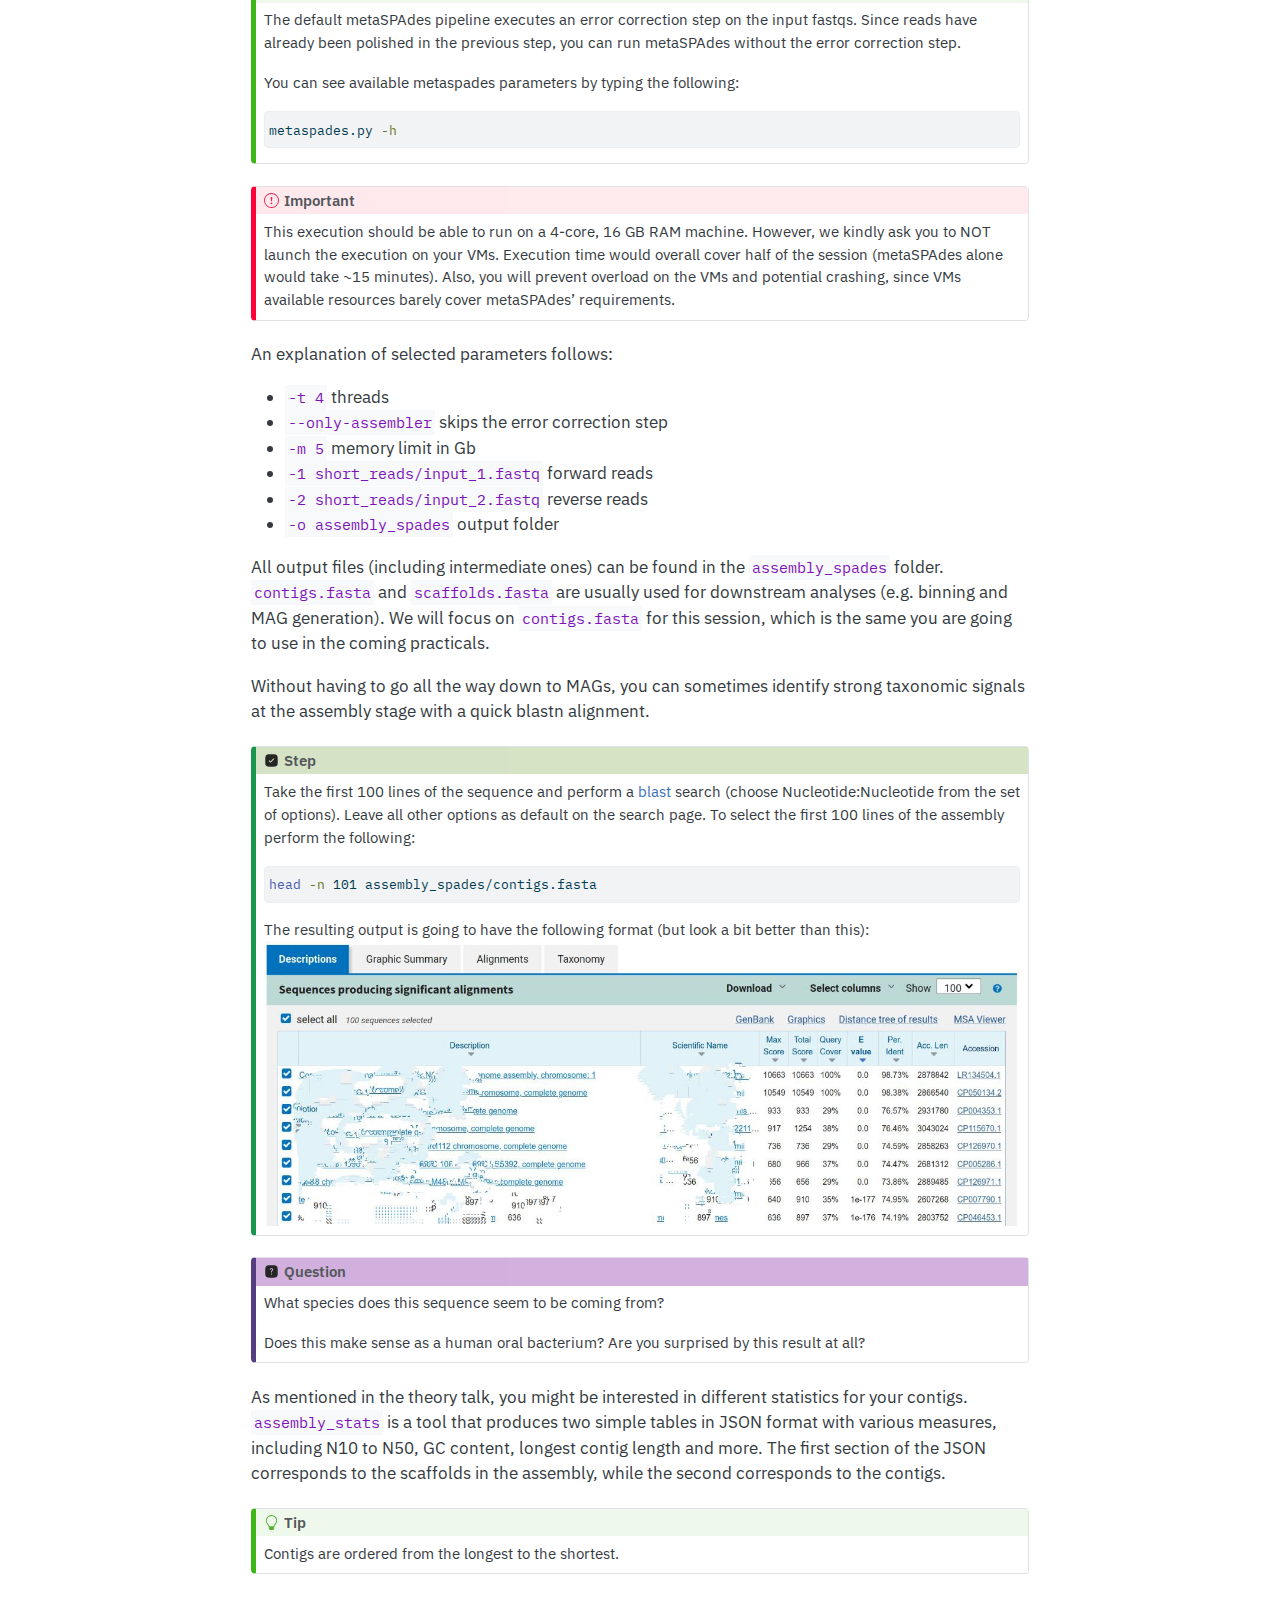
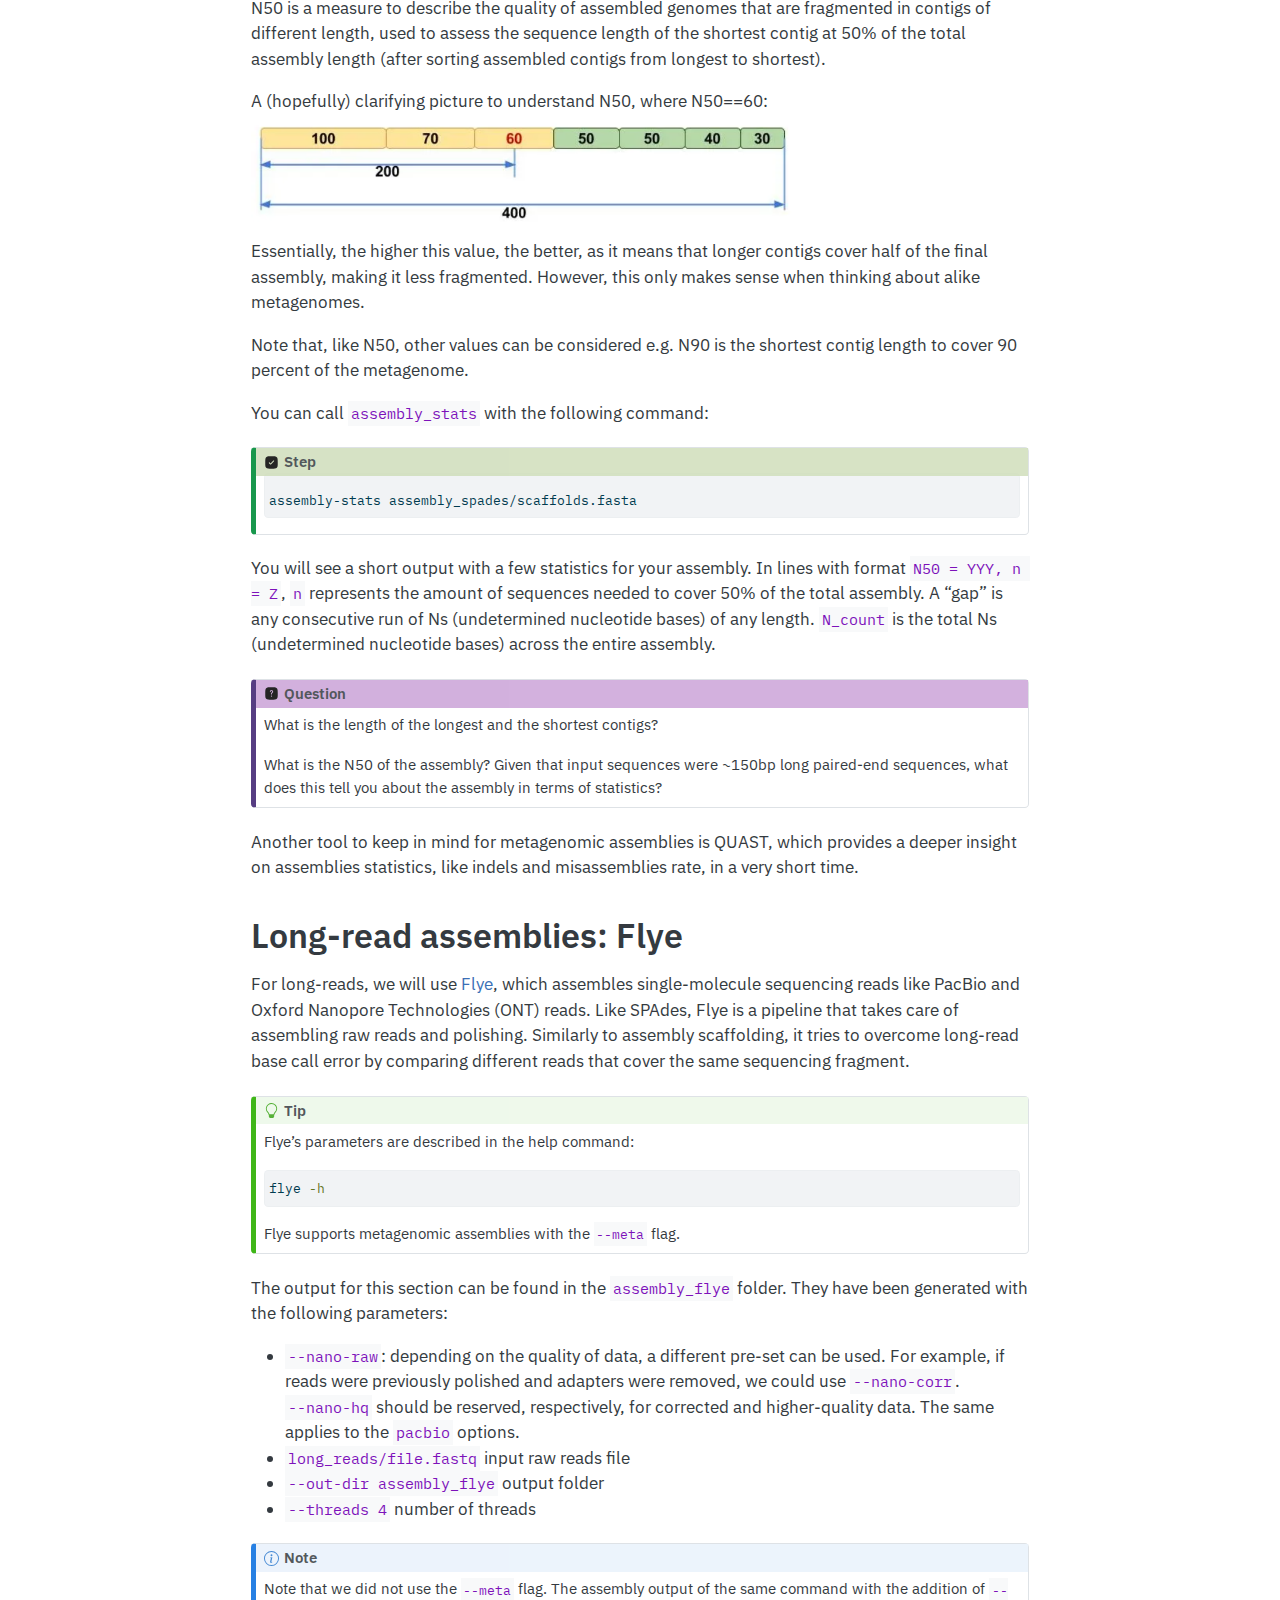
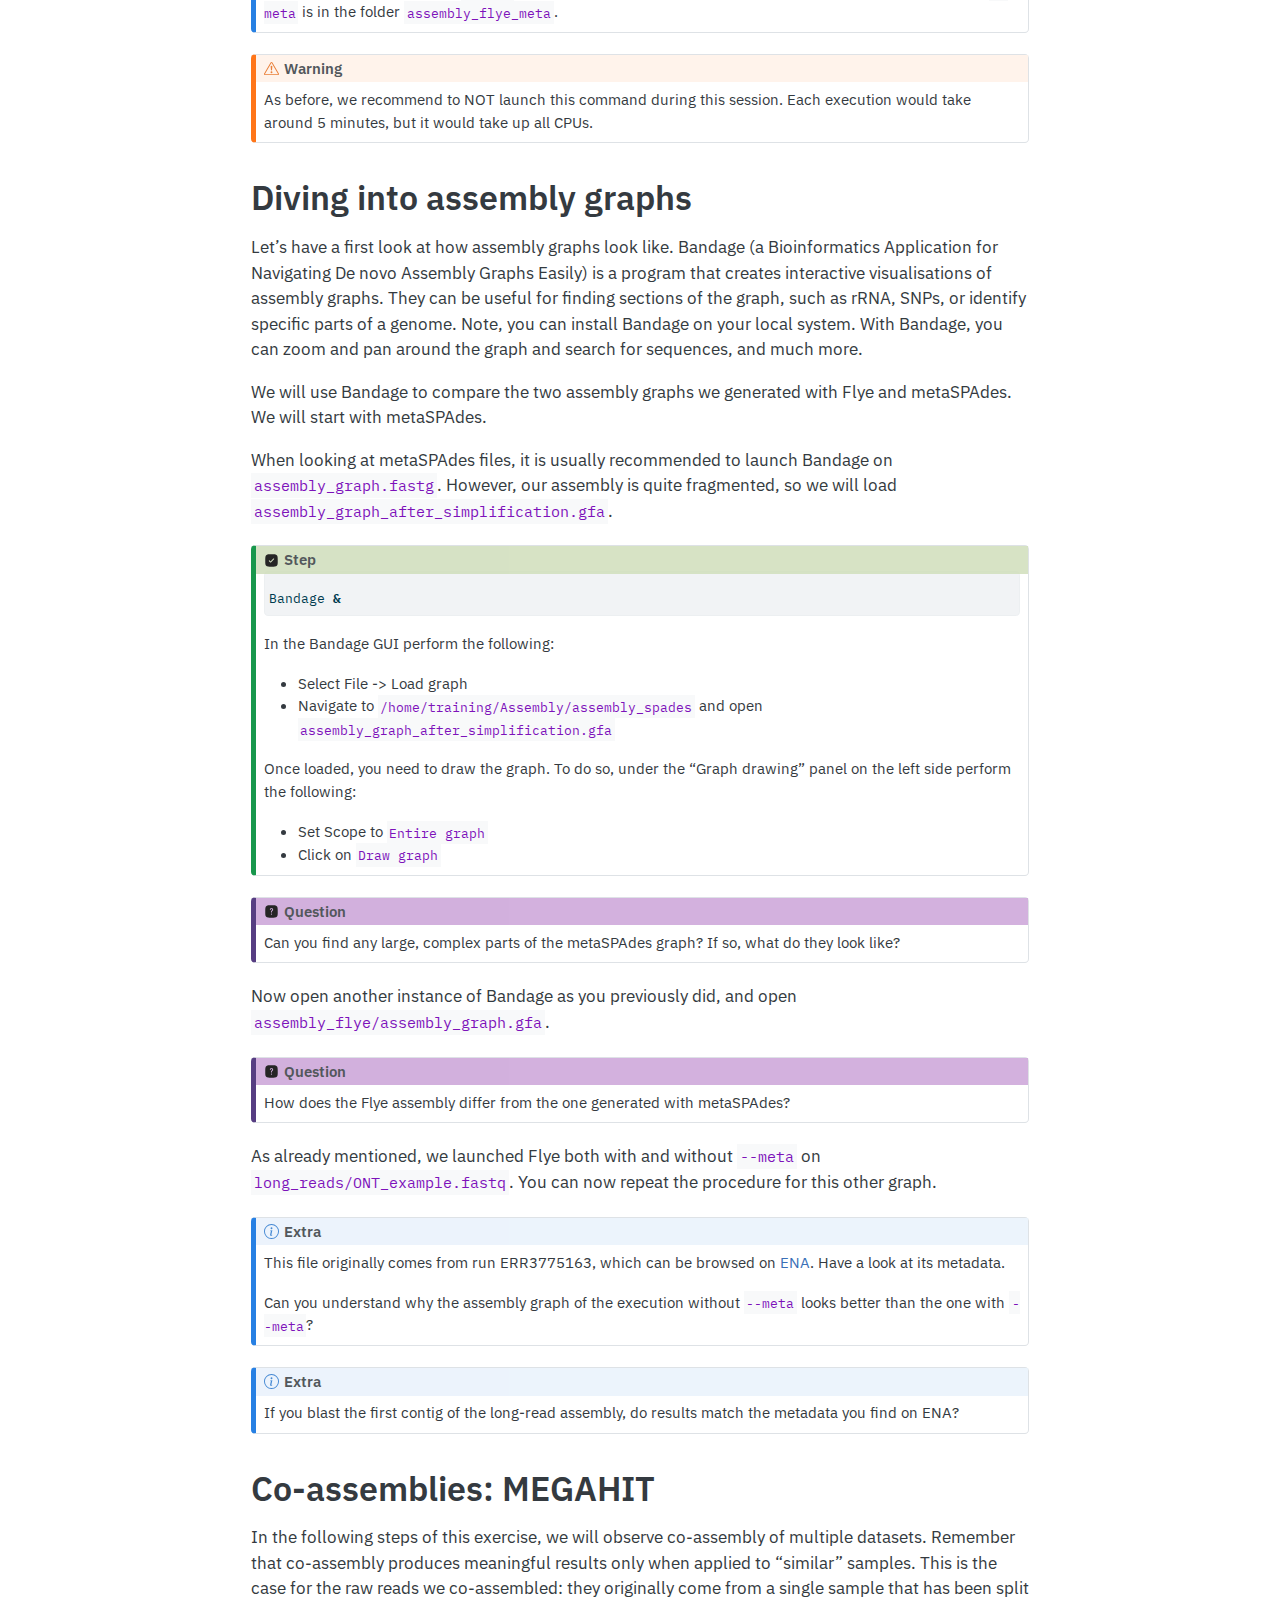
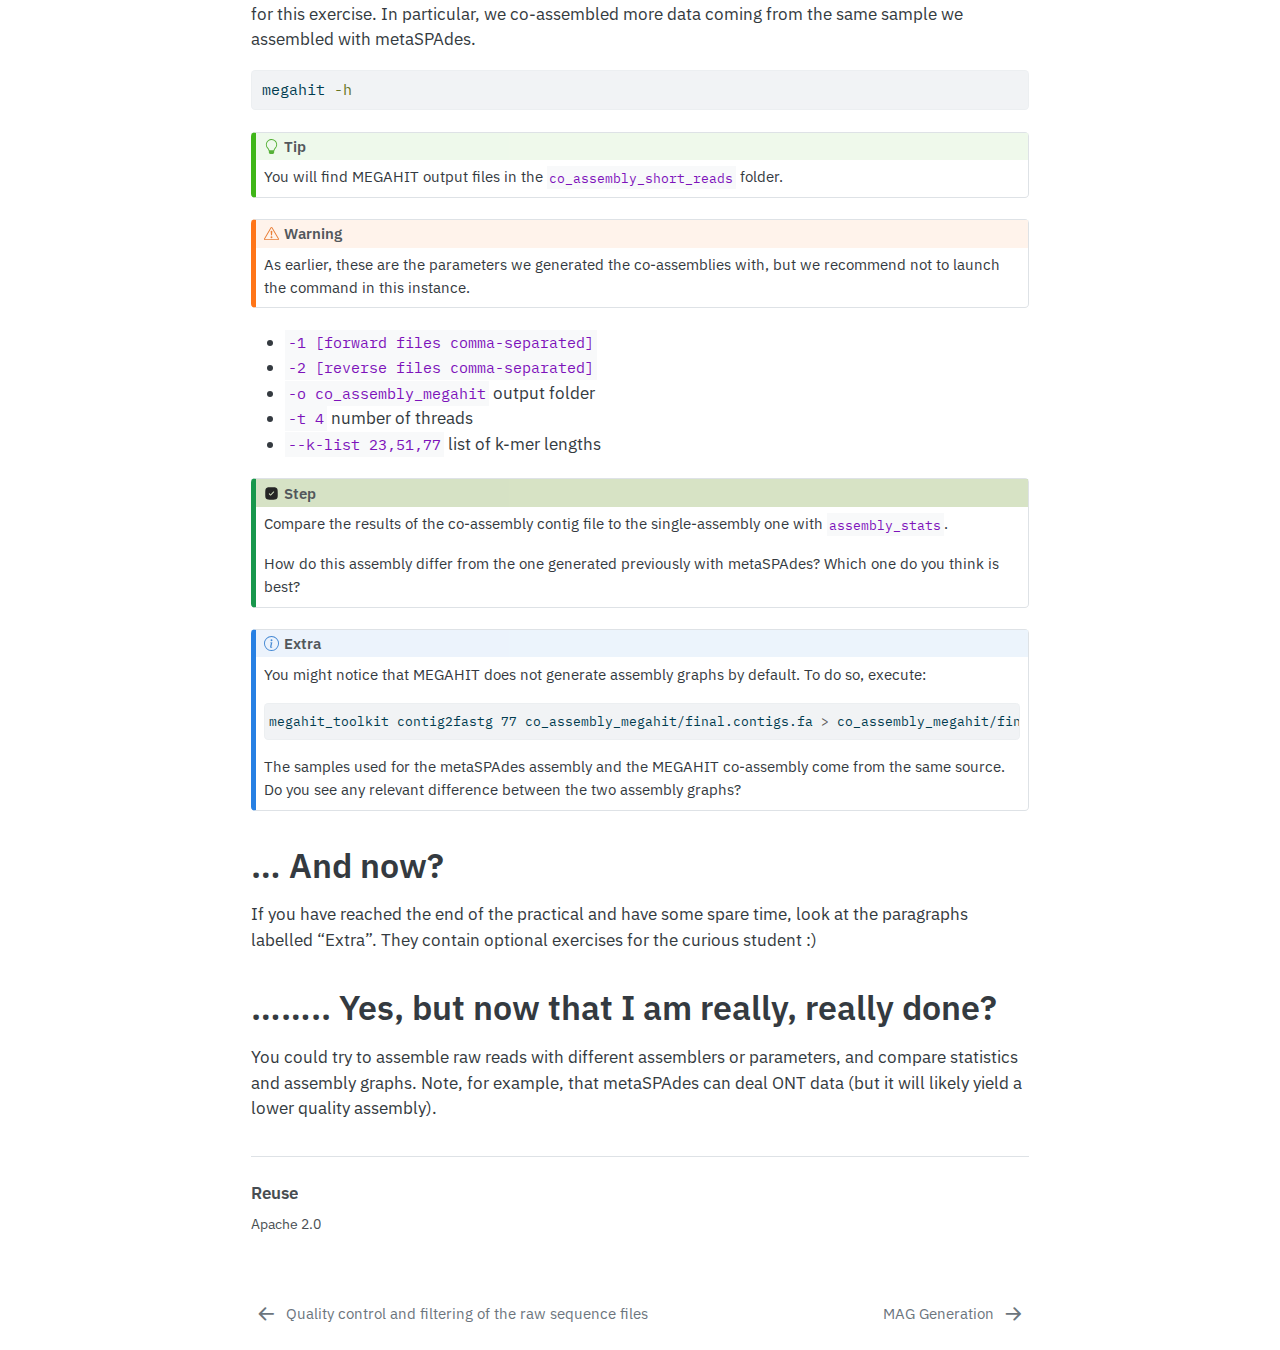
==== commit b51e3307: "Built site for gh-pages" ====
--- a/sessions/assemblies.html
+++ b/sessions/assemblies.html
@@ -214,6 +214,12 @@
   <div class="sidebar-item-container"> 
   <a href="../sessions/mag_catalogues.html" class="sidebar-item-text sidebar-link">
  <span class="menu-text">MAG Catalogues</span></a>
+  </div>
+</li>
+          <li class="sidebar-item">
+  <div class="sidebar-item-container"> 
+  <a href="../sessions/getting_data_from_mgnify.html" class="sidebar-item-text sidebar-link">
+ <span class="menu-text">Getting data from MGnify</span></a>
   </div>
 </li>
           <li class="sidebar-item">
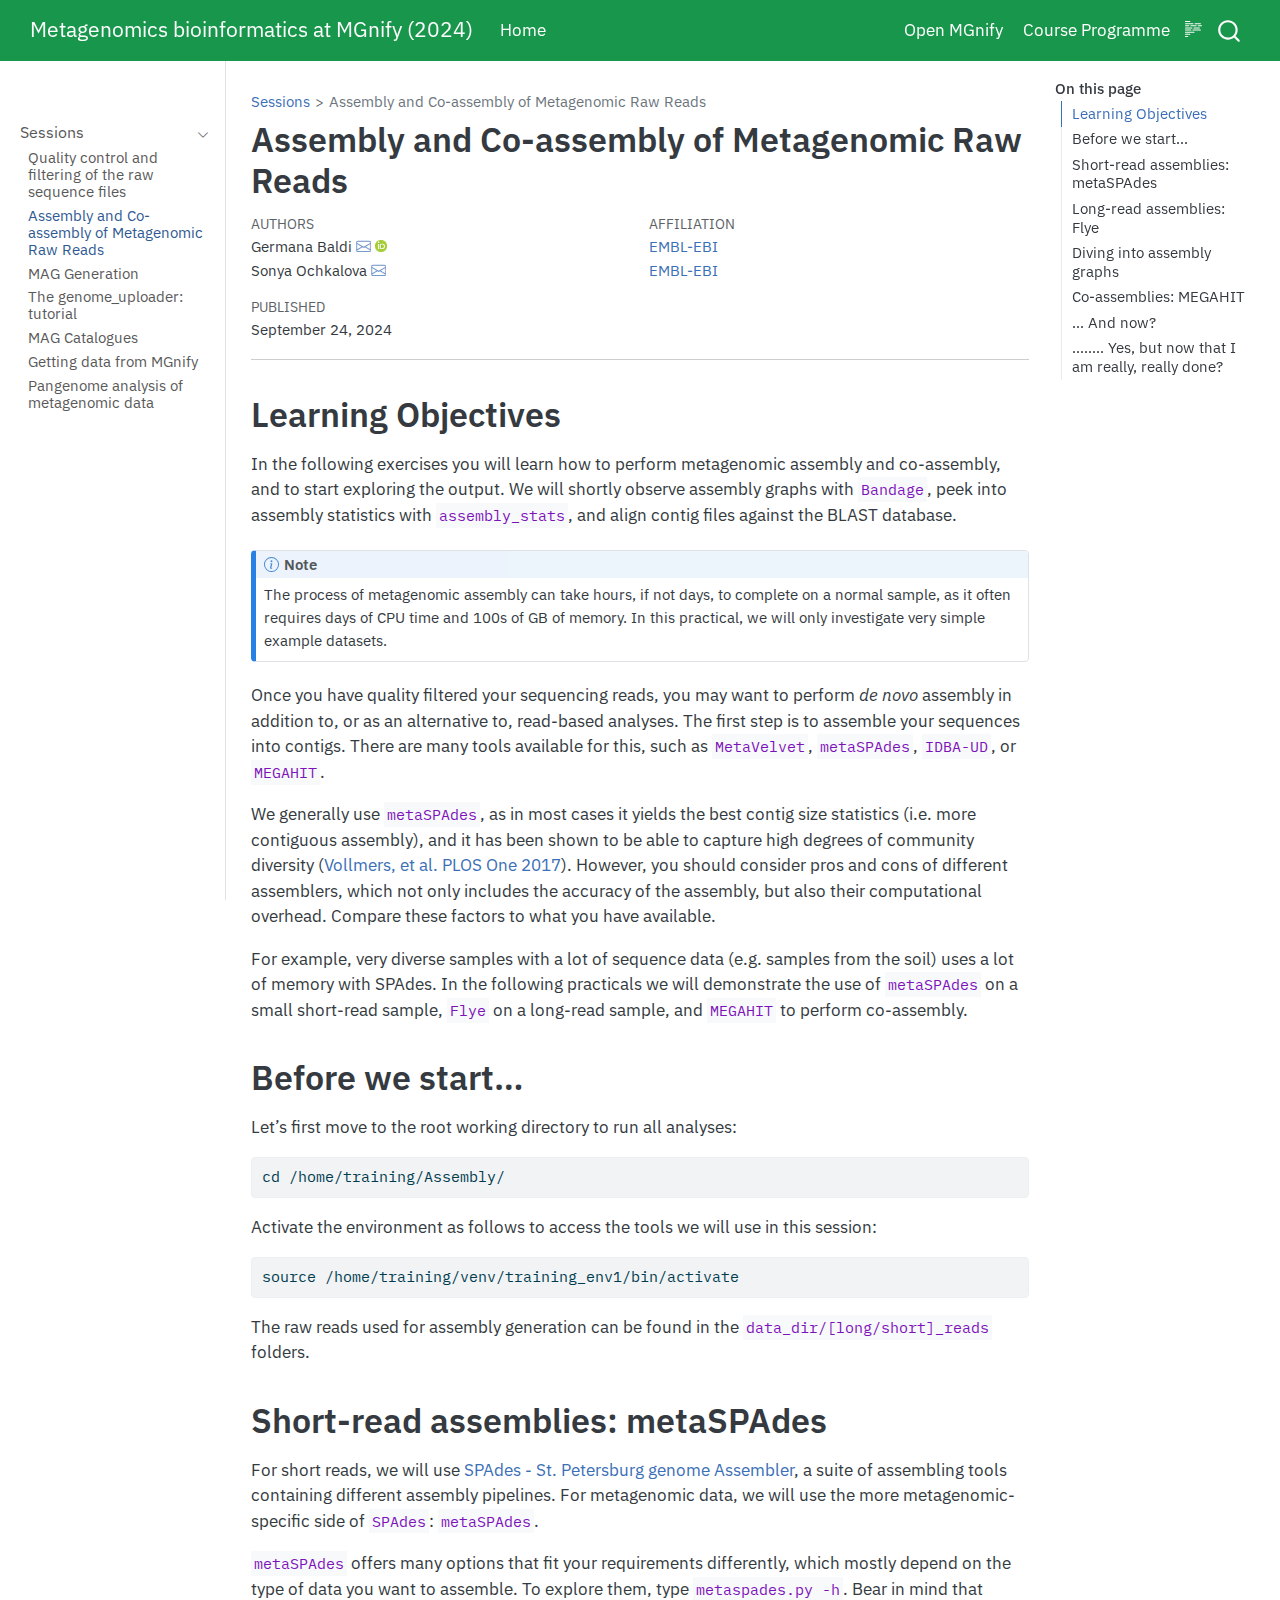
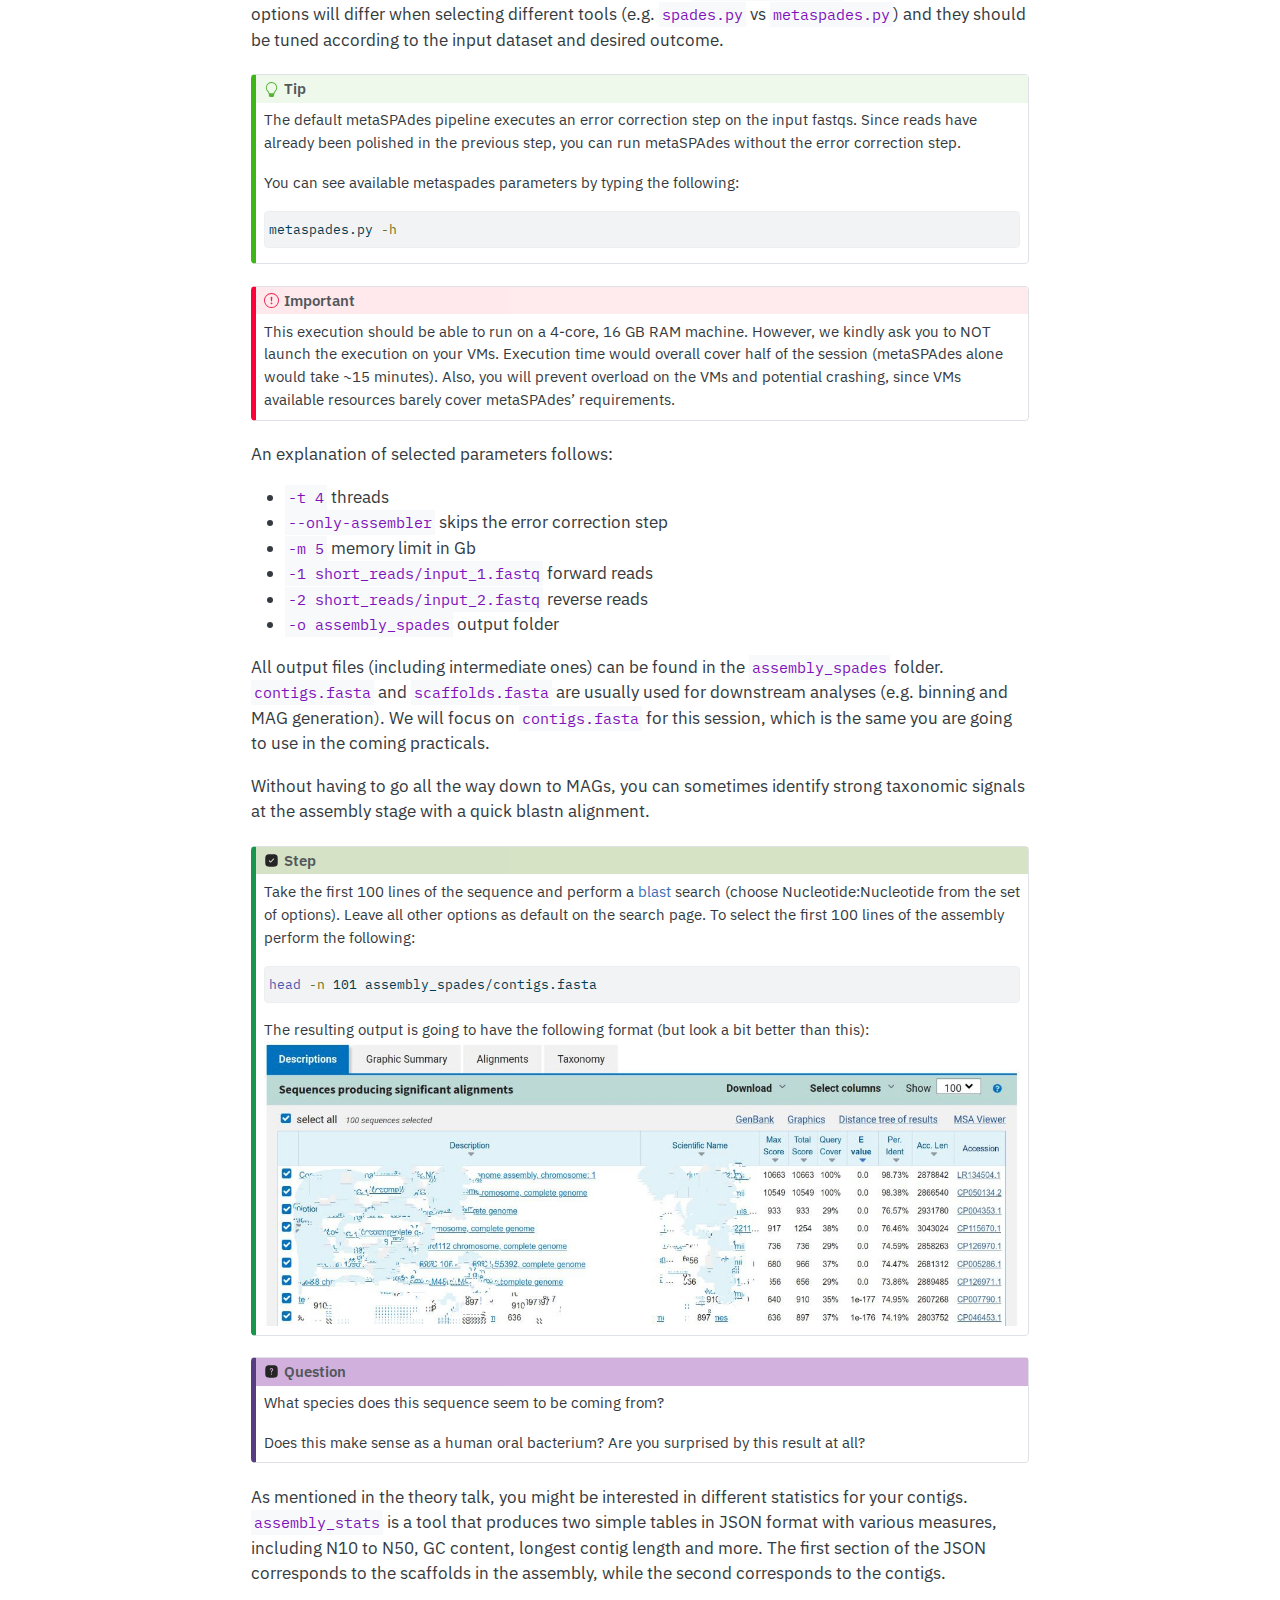
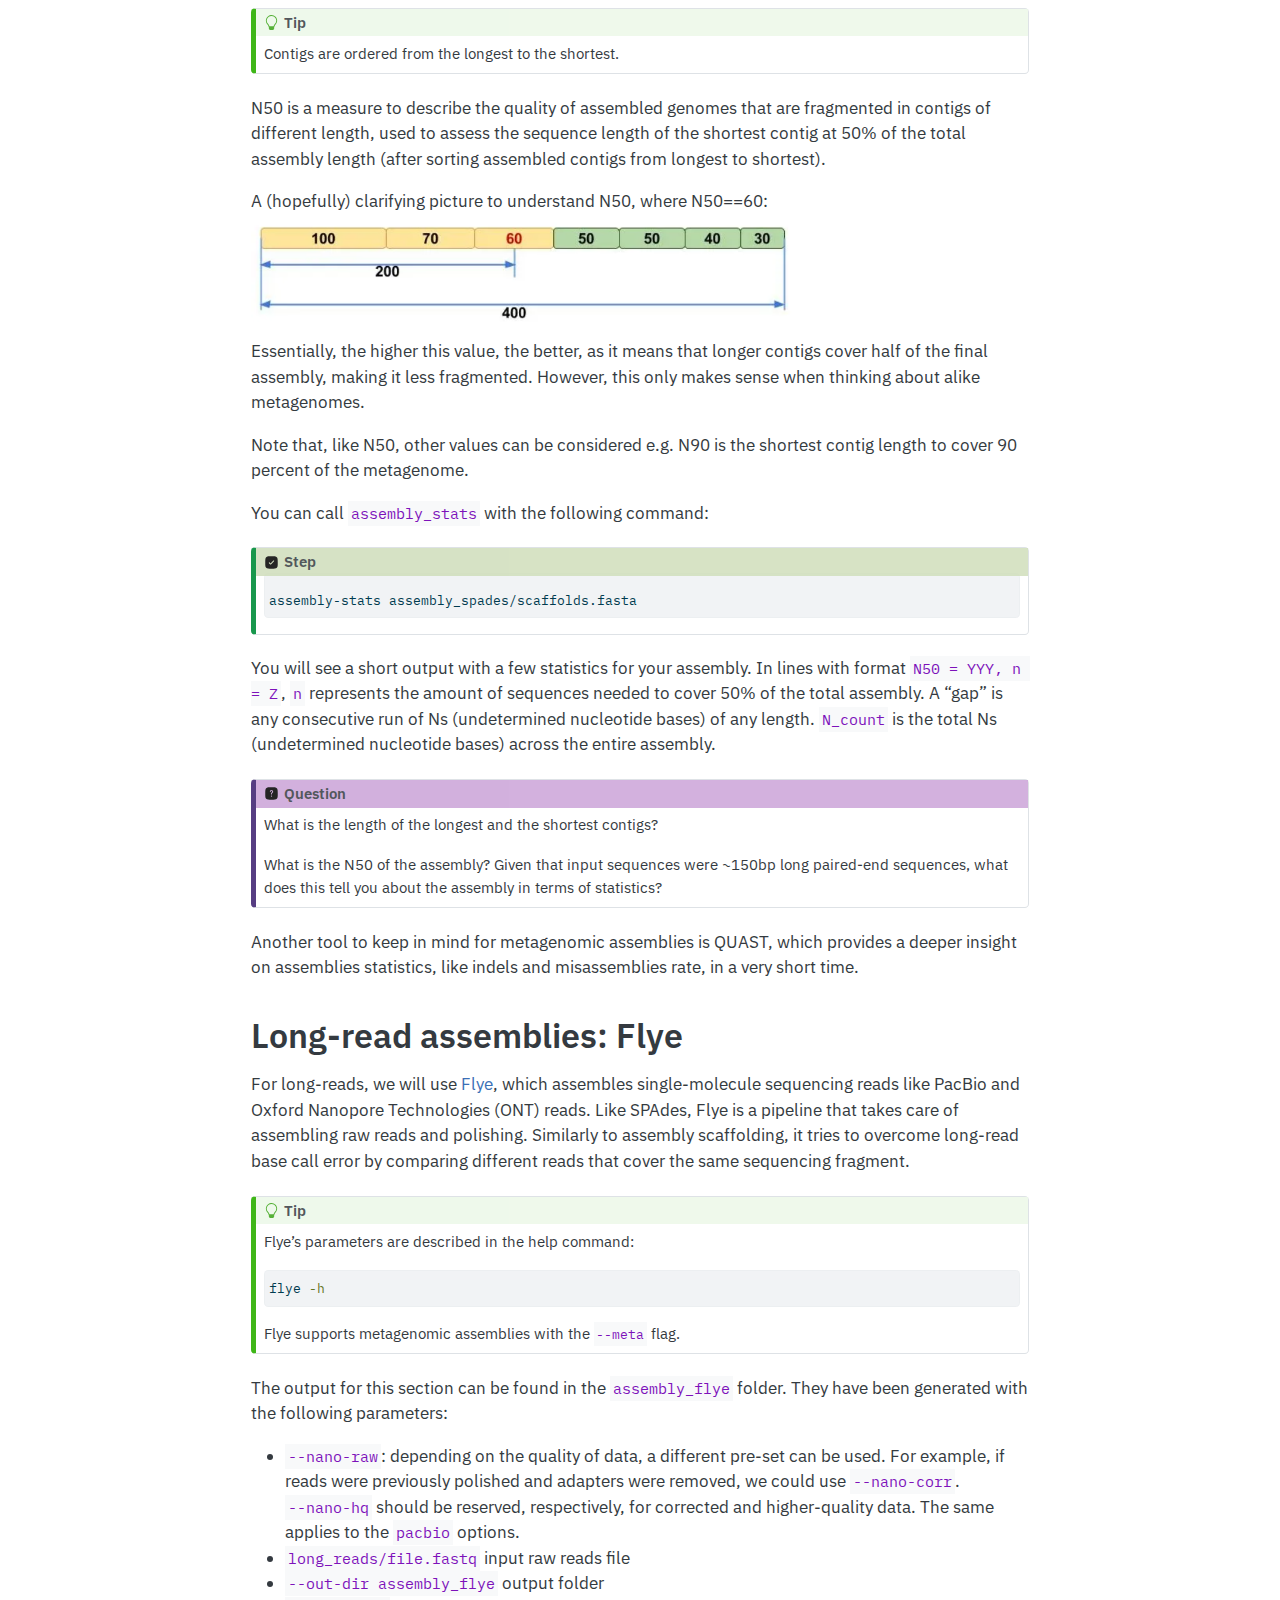
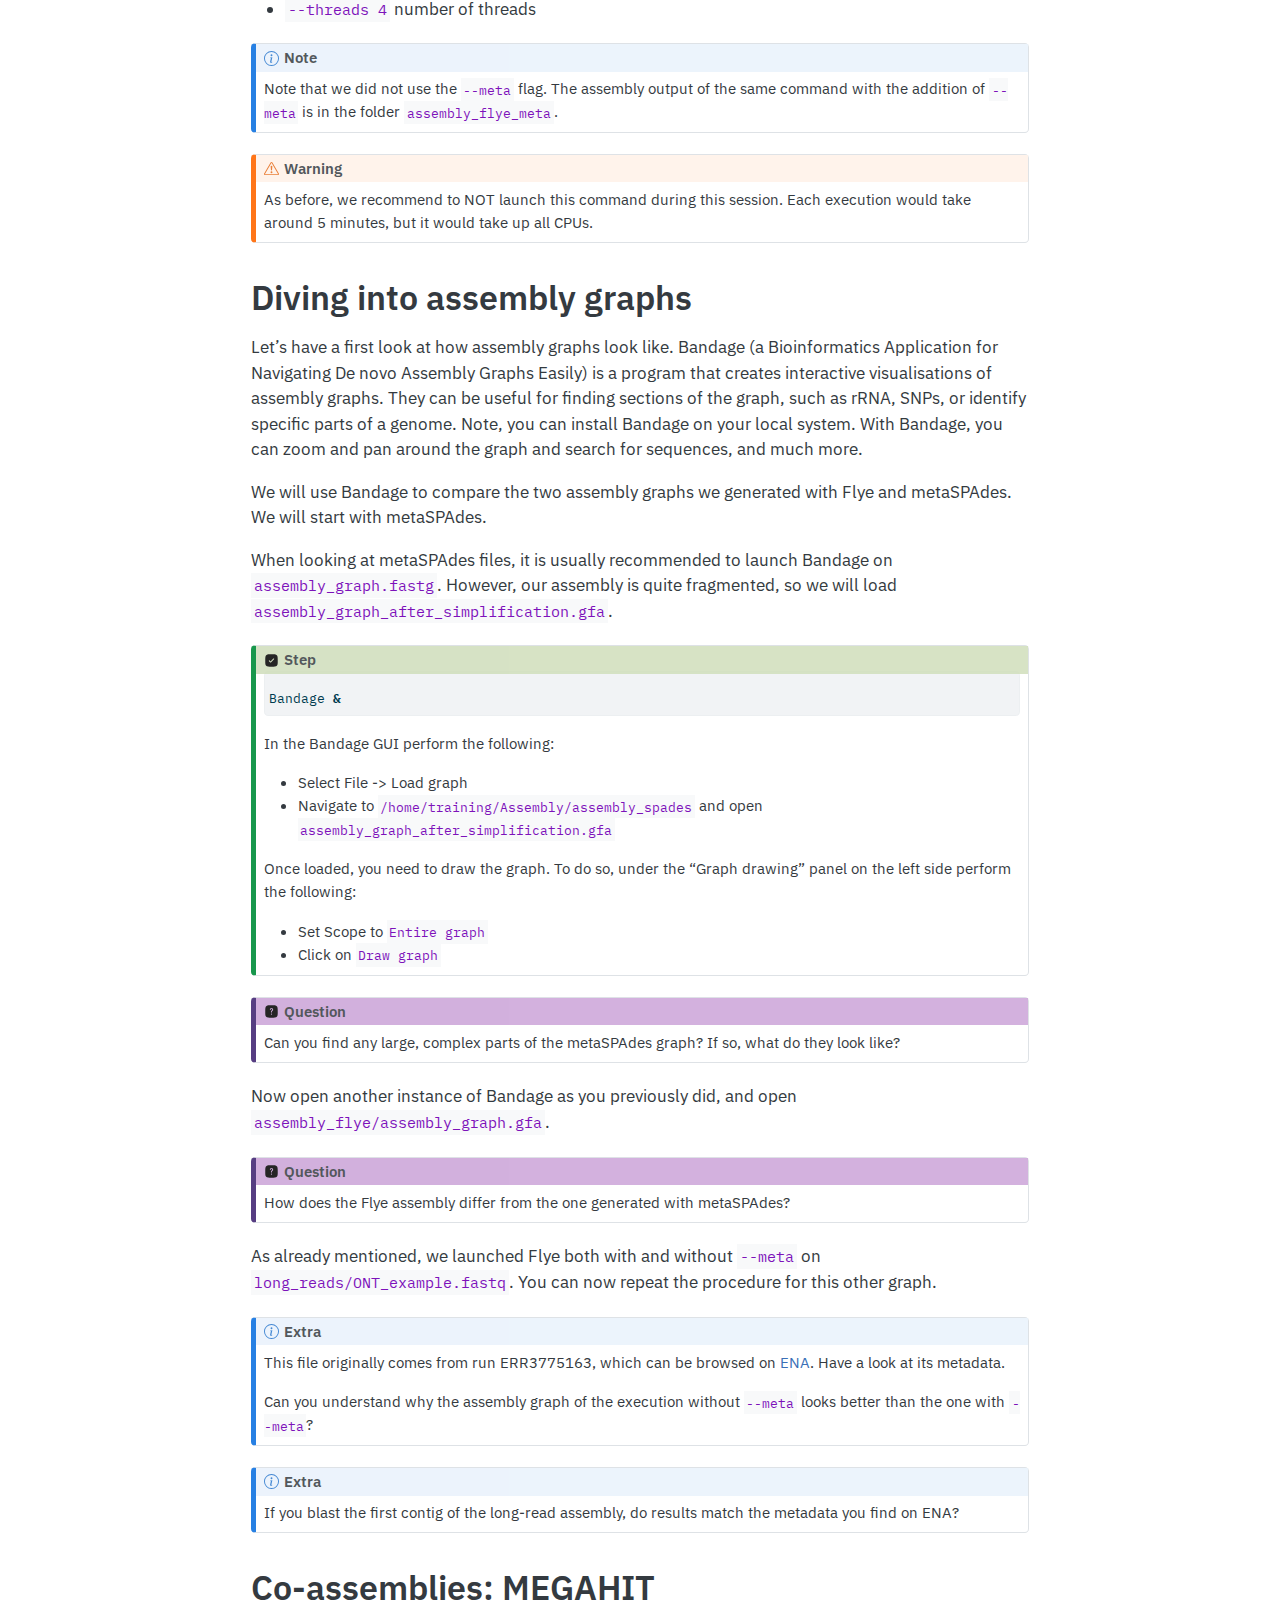
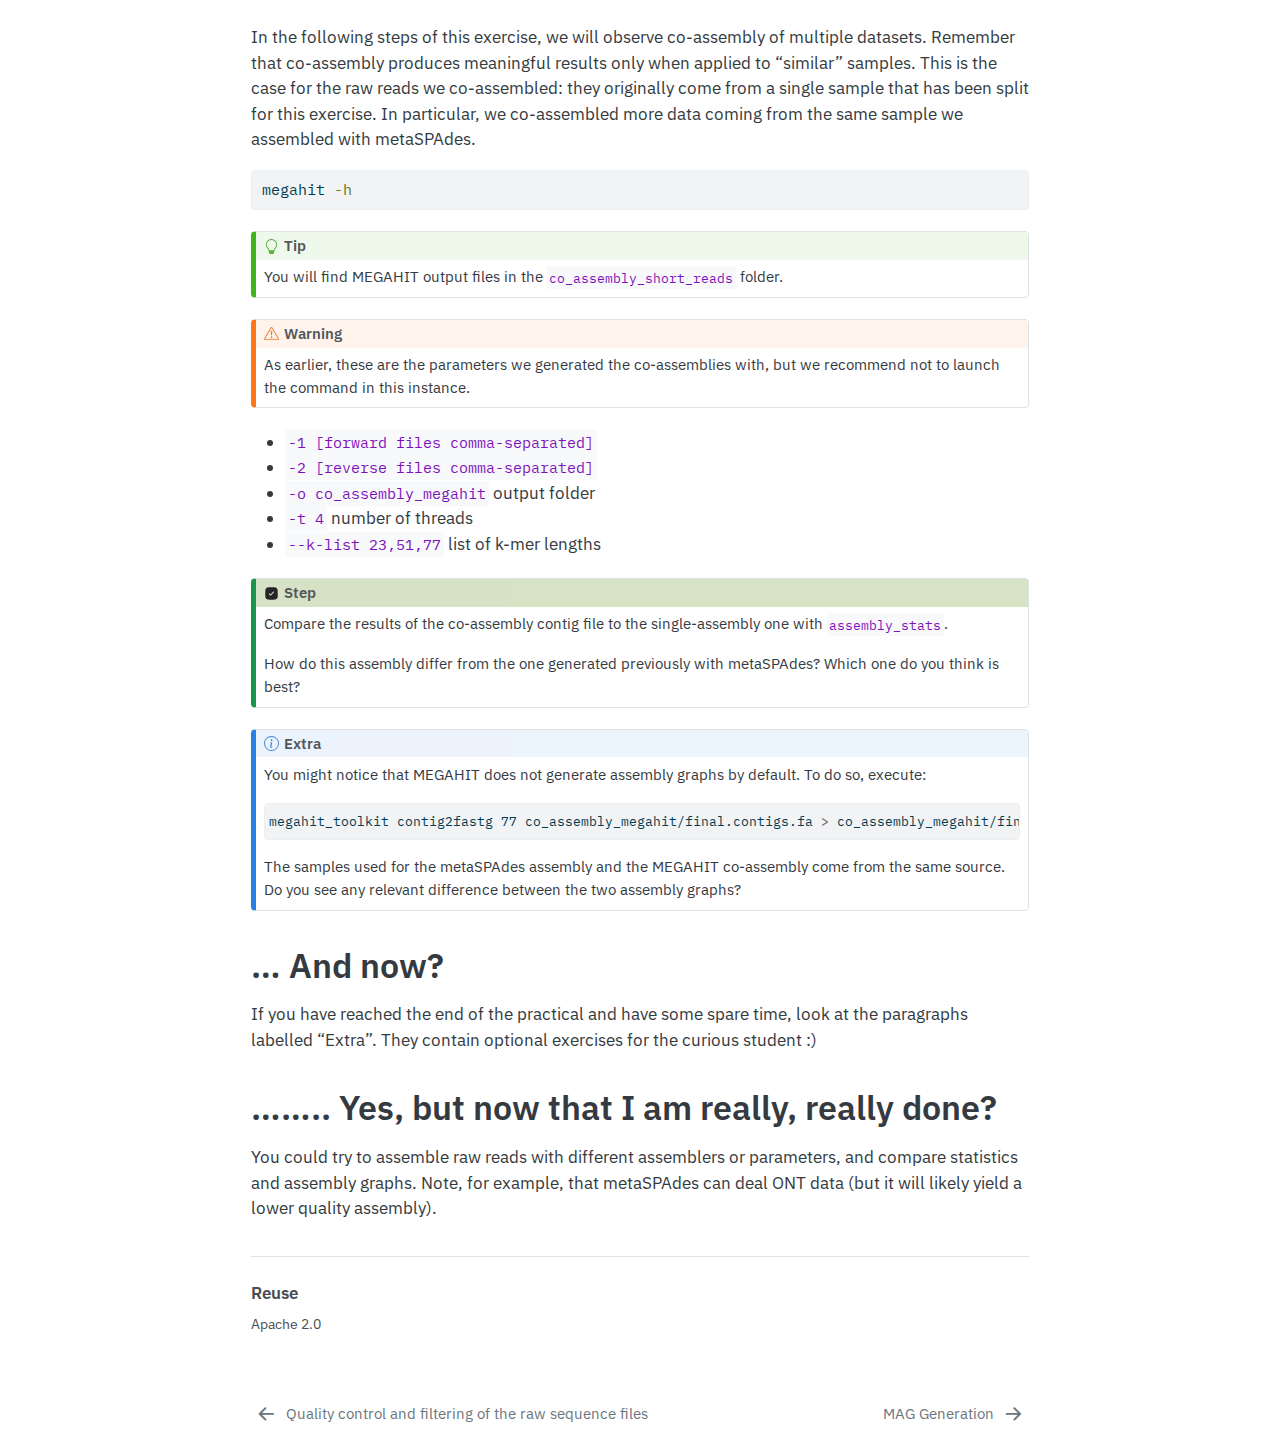
==== commit a3e9cd01: "Built site for gh-pages" ====
--- a/sessions/assemblies.html
+++ b/sessions/assemblies.html
@@ -329,6 +329,8 @@
 <h1>Before we start…</h1>
 <p>Let’s first move to the root working directory to run all analyses:</p>
 <div class="sourceCode" id="cb1"><pre class="sourceCode bash code-with-copy"><code class="sourceCode bash"><span id="cb1-1"><a href="#cb1-1" aria-hidden="true" tabindex="-1"></a><span class="bu">cd</span> /home/training/Assembly/</span></code><button title="Copy to Clipboard" class="code-copy-button"><i class="bi"></i></button></pre></div>
+<p>Activate the environment as follows to access the tools we will use in this session:</p>
+<div class="sourceCode" id="cb2"><pre class="sourceCode bash code-with-copy"><code class="sourceCode bash"><span id="cb2-1"><a href="#cb2-1" aria-hidden="true" tabindex="-1"></a><span class="bu">source</span> /home/training/venv/training_env1/bin/activate</span></code><button title="Copy to Clipboard" class="code-copy-button"><i class="bi"></i></button></pre></div>
 <p>The raw reads used for assembly generation can be found in the <code>data_dir/[long/short]_reads</code> folders.</p>
 </section>
 <section id="short-read-assemblies-metaspades" class="level1">
@@ -347,7 +349,7 @@
 <div class="callout-body-container callout-body">
 <p>The default metaSPAdes pipeline executes an error correction step on the input fastqs. Since reads have already been polished in the previous step, you can run metaSPAdes without the error correction step.</p>
 <p>You can see available metaspades parameters by typing the following:</p>
-<div class="sourceCode" id="cb2"><pre class="sourceCode bash code-with-copy"><code class="sourceCode bash"><span id="cb2-1"><a href="#cb2-1" aria-hidden="true" tabindex="-1"></a><span class="ex">metaspades.py</span> <span class="at">-h</span> </span></code><button title="Copy to Clipboard" class="code-copy-button"><i class="bi"></i></button></pre></div>
+<div class="sourceCode" id="cb3"><pre class="sourceCode bash code-with-copy"><code class="sourceCode bash"><span id="cb3-1"><a href="#cb3-1" aria-hidden="true" tabindex="-1"></a><span class="ex">metaspades.py</span> <span class="at">-h</span> </span></code><button title="Copy to Clipboard" class="code-copy-button"><i class="bi"></i></button></pre></div>
 </div>
 </div>
 <div class="callout callout-style-default callout-important callout-titled">
@@ -385,7 +387,7 @@
 </div>
 <div class="callout-body-container callout-body">
 <p>Take the first 100 lines of the sequence and perform a <a href="https://blast.ncbi.nlm.nih.gov/Blast.cgi">blast</a> search (choose Nucleotide:Nucleotide from the set of options). Leave all other options as default on the search page. To select the first 100 lines of the assembly perform the following:</p>
-<div class="sourceCode" id="cb3"><pre class="sourceCode bash code-with-copy"><code class="sourceCode bash"><span id="cb3-1"><a href="#cb3-1" aria-hidden="true" tabindex="-1"></a><span class="fu">head</span> <span class="at">-n</span> 101 assembly_spades/contigs.fasta</span></code><button title="Copy to Clipboard" class="code-copy-button"><i class="bi"></i></button></pre></div>
+<div class="sourceCode" id="cb4"><pre class="sourceCode bash code-with-copy"><code class="sourceCode bash"><span id="cb4-1"><a href="#cb4-1" aria-hidden="true" tabindex="-1"></a><span class="fu">head</span> <span class="at">-n</span> 101 assembly_spades/contigs.fasta</span></code><button title="Copy to Clipboard" class="code-copy-button"><i class="bi"></i></button></pre></div>
 <p>The resulting output is going to have the following format (but look a bit better than this): <img src="assemblies/blast_corrupted.jpg" class="img-fluid" alt="Blast-n"></p>
 </div>
 </div>
@@ -432,7 +434,7 @@
 </div>
 </div>
 <div class="callout-body-container callout-body">
-<div class="sourceCode" id="cb4"><pre class="sourceCode bash code-with-copy"><code class="sourceCode bash"><span id="cb4-1"><a href="#cb4-1" aria-hidden="true" tabindex="-1"></a><span class="ex">assembly-stats</span> assembly_spades/scaffolds.fasta</span></code><button title="Copy to Clipboard" class="code-copy-button"><i class="bi"></i></button></pre></div>
+<div class="sourceCode" id="cb5"><pre class="sourceCode bash code-with-copy"><code class="sourceCode bash"><span id="cb5-1"><a href="#cb5-1" aria-hidden="true" tabindex="-1"></a><span class="ex">assembly-stats</span> assembly_spades/scaffolds.fasta</span></code><button title="Copy to Clipboard" class="code-copy-button"><i class="bi"></i></button></pre></div>
 </div>
 </div>
 <p>You will see a short output with a few statistics for your assembly. In lines with format <code>N50 = YYY, n = Z</code>, <code>n</code> represents the amount of sequences needed to cover 50% of the total assembly. A “gap” is any consecutive run of Ns (undetermined nucleotide bases) of any length. <code>N_count</code> is the total Ns (undetermined nucleotide bases) across the entire assembly.</p>
@@ -466,7 +468,7 @@
 </div>
 <div class="callout-body-container callout-body">
 <p>Flye’s parameters are described in the help command:</p>
-<div class="sourceCode" id="cb5"><pre class="sourceCode bash code-with-copy"><code class="sourceCode bash"><span id="cb5-1"><a href="#cb5-1" aria-hidden="true" tabindex="-1"></a><span class="ex">flye</span> <span class="at">-h</span></span></code><button title="Copy to Clipboard" class="code-copy-button"><i class="bi"></i></button></pre></div>
+<div class="sourceCode" id="cb6"><pre class="sourceCode bash code-with-copy"><code class="sourceCode bash"><span id="cb6-1"><a href="#cb6-1" aria-hidden="true" tabindex="-1"></a><span class="ex">flye</span> <span class="at">-h</span></span></code><button title="Copy to Clipboard" class="code-copy-button"><i class="bi"></i></button></pre></div>
 <p>Flye supports metagenomic assemblies with the <code>--meta</code> flag.</p>
 </div>
 </div>
@@ -519,7 +521,7 @@
 </div>
 </div>
 <div class="callout-body-container callout-body">
-<div class="sourceCode" id="cb6"><pre class="sourceCode bash code-with-copy"><code class="sourceCode bash"><span id="cb6-1"><a href="#cb6-1" aria-hidden="true" tabindex="-1"></a><span class="ex">Bandage</span> <span class="kw">&amp;</span></span></code><button title="Copy to Clipboard" class="code-copy-button"><i class="bi"></i></button></pre></div>
+<div class="sourceCode" id="cb7"><pre class="sourceCode bash code-with-copy"><code class="sourceCode bash"><span id="cb7-1"><a href="#cb7-1" aria-hidden="true" tabindex="-1"></a><span class="ex">Bandage</span> <span class="kw">&amp;</span></span></code><button title="Copy to Clipboard" class="code-copy-button"><i class="bi"></i></button></pre></div>
 <p>In the Bandage GUI perform the following:</p>
 <ul>
 <li>Select File -&gt; Load graph</li>
@@ -591,7 +593,7 @@
 <section id="co-assemblies-megahit" class="level1">
 <h1>Co-assemblies: MEGAHIT</h1>
 <p>In the following steps of this exercise, we will observe co-assembly of multiple datasets. Remember that co-assembly produces meaningful results only when applied to “similar” samples. This is the case for the raw reads we co-assembled: they originally come from a single sample that has been split for this exercise. In particular, we co-assembled more data coming from the same sample we assembled with metaSPAdes.</p>
-<div class="sourceCode" id="cb7"><pre class="sourceCode bash code-with-copy"><code class="sourceCode bash"><span id="cb7-1"><a href="#cb7-1" aria-hidden="true" tabindex="-1"></a><span class="ex">megahit</span> <span class="at">-h</span></span></code><button title="Copy to Clipboard" class="code-copy-button"><i class="bi"></i></button></pre></div>
+<div class="sourceCode" id="cb8"><pre class="sourceCode bash code-with-copy"><code class="sourceCode bash"><span id="cb8-1"><a href="#cb8-1" aria-hidden="true" tabindex="-1"></a><span class="ex">megahit</span> <span class="at">-h</span></span></code><button title="Copy to Clipboard" class="code-copy-button"><i class="bi"></i></button></pre></div>
 <div class="callout callout-style-default callout-tip callout-titled">
 <div class="callout-header d-flex align-content-center">
 <div class="callout-icon-container">
@@ -650,7 +652,7 @@
 </div>
 <div class="callout-body-container callout-body">
 <p>You might notice that MEGAHIT does not generate assembly graphs by default. To do so, execute:</p>
-<div class="sourceCode" id="cb8"><pre class="sourceCode bash code-with-copy"><code class="sourceCode bash"><span id="cb8-1"><a href="#cb8-1" aria-hidden="true" tabindex="-1"></a><span class="ex">megahit_toolkit</span> contig2fastg 77 co_assembly_megahit/final.contigs.fa <span class="op">&gt;</span> co_assembly_megahit/final.contigs.fastg</span></code><button title="Copy to Clipboard" class="code-copy-button"><i class="bi"></i></button></pre></div>
+<div class="sourceCode" id="cb9"><pre class="sourceCode bash code-with-copy"><code class="sourceCode bash"><span id="cb9-1"><a href="#cb9-1" aria-hidden="true" tabindex="-1"></a><span class="ex">megahit_toolkit</span> contig2fastg 77 co_assembly_megahit/final.contigs.fa <span class="op">&gt;</span> co_assembly_megahit/final.contigs.fastg</span></code><button title="Copy to Clipboard" class="code-copy-button"><i class="bi"></i></button></pre></div>
 <p>The samples used for the metaSPAdes assembly and the MEGAHIT co-assembly come from the same source. Do you see any relevant difference between the two assembly graphs?</p>
 </div>
 </div>
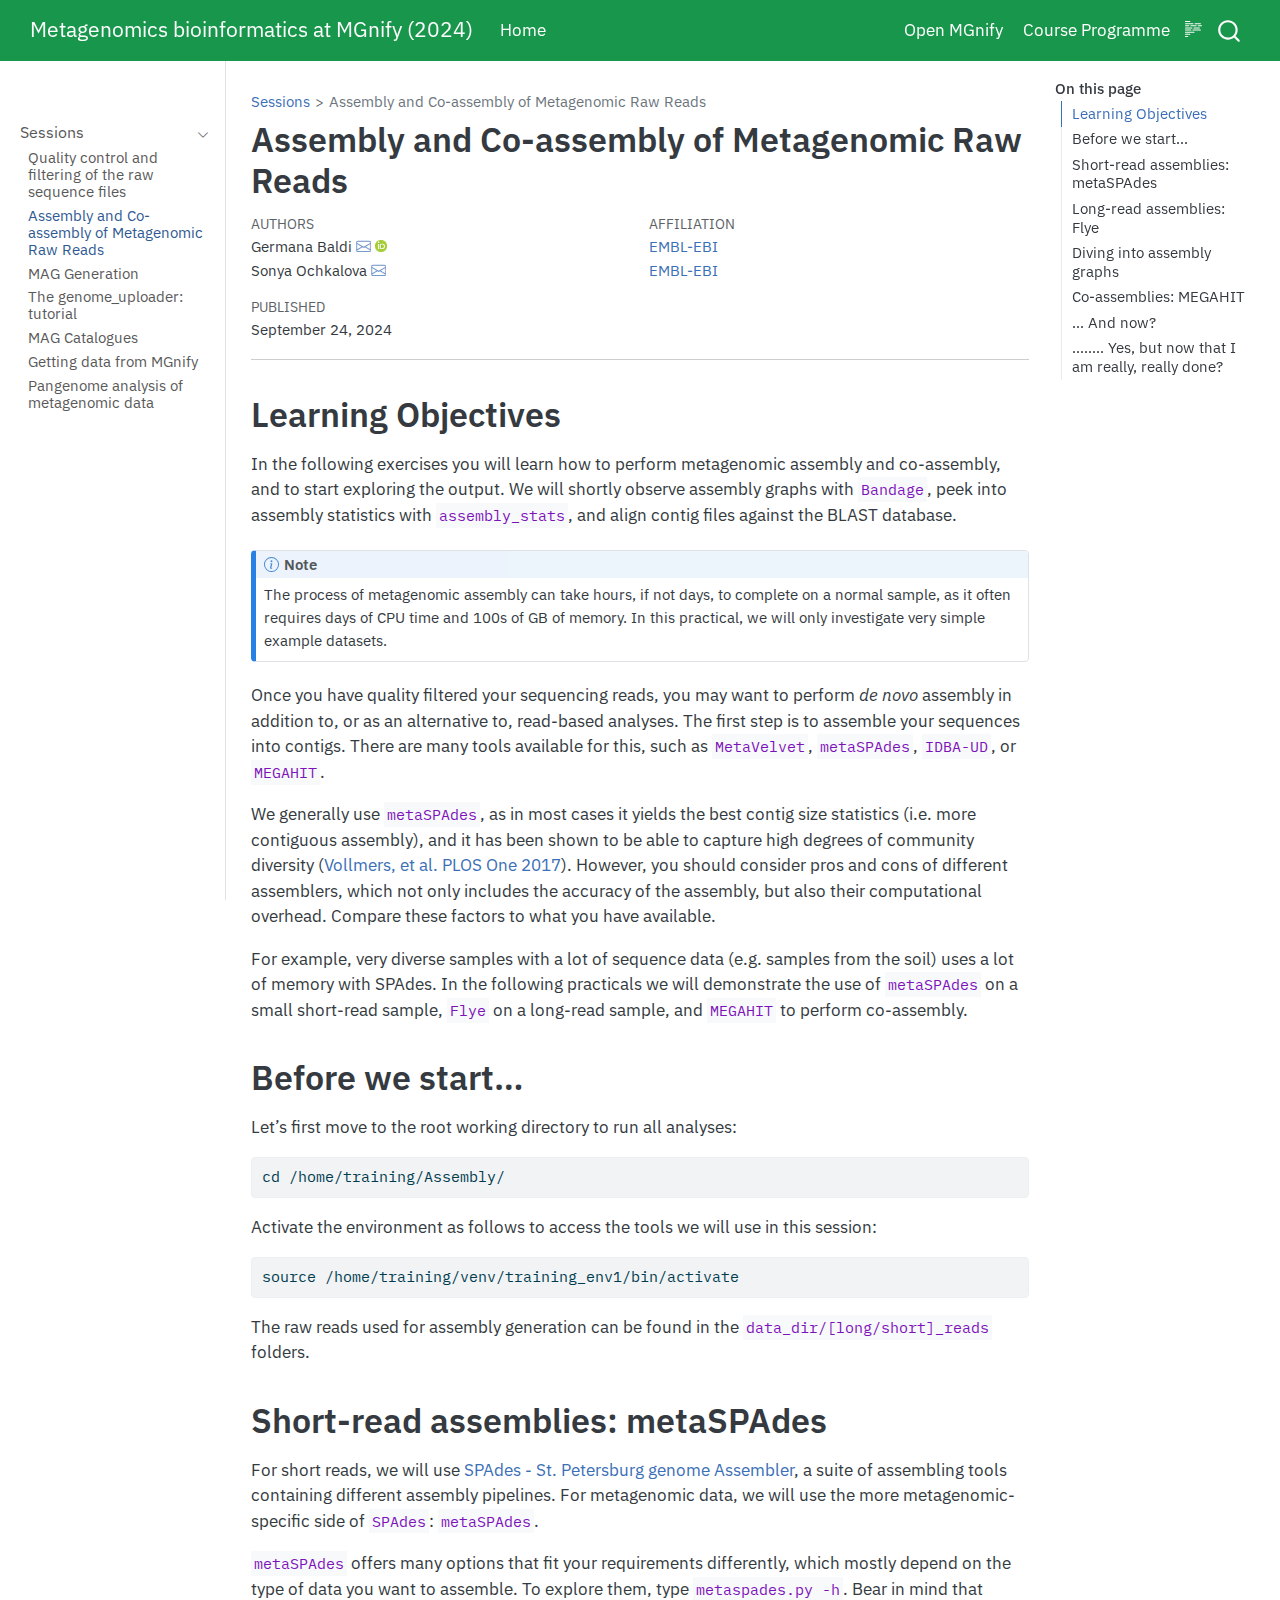
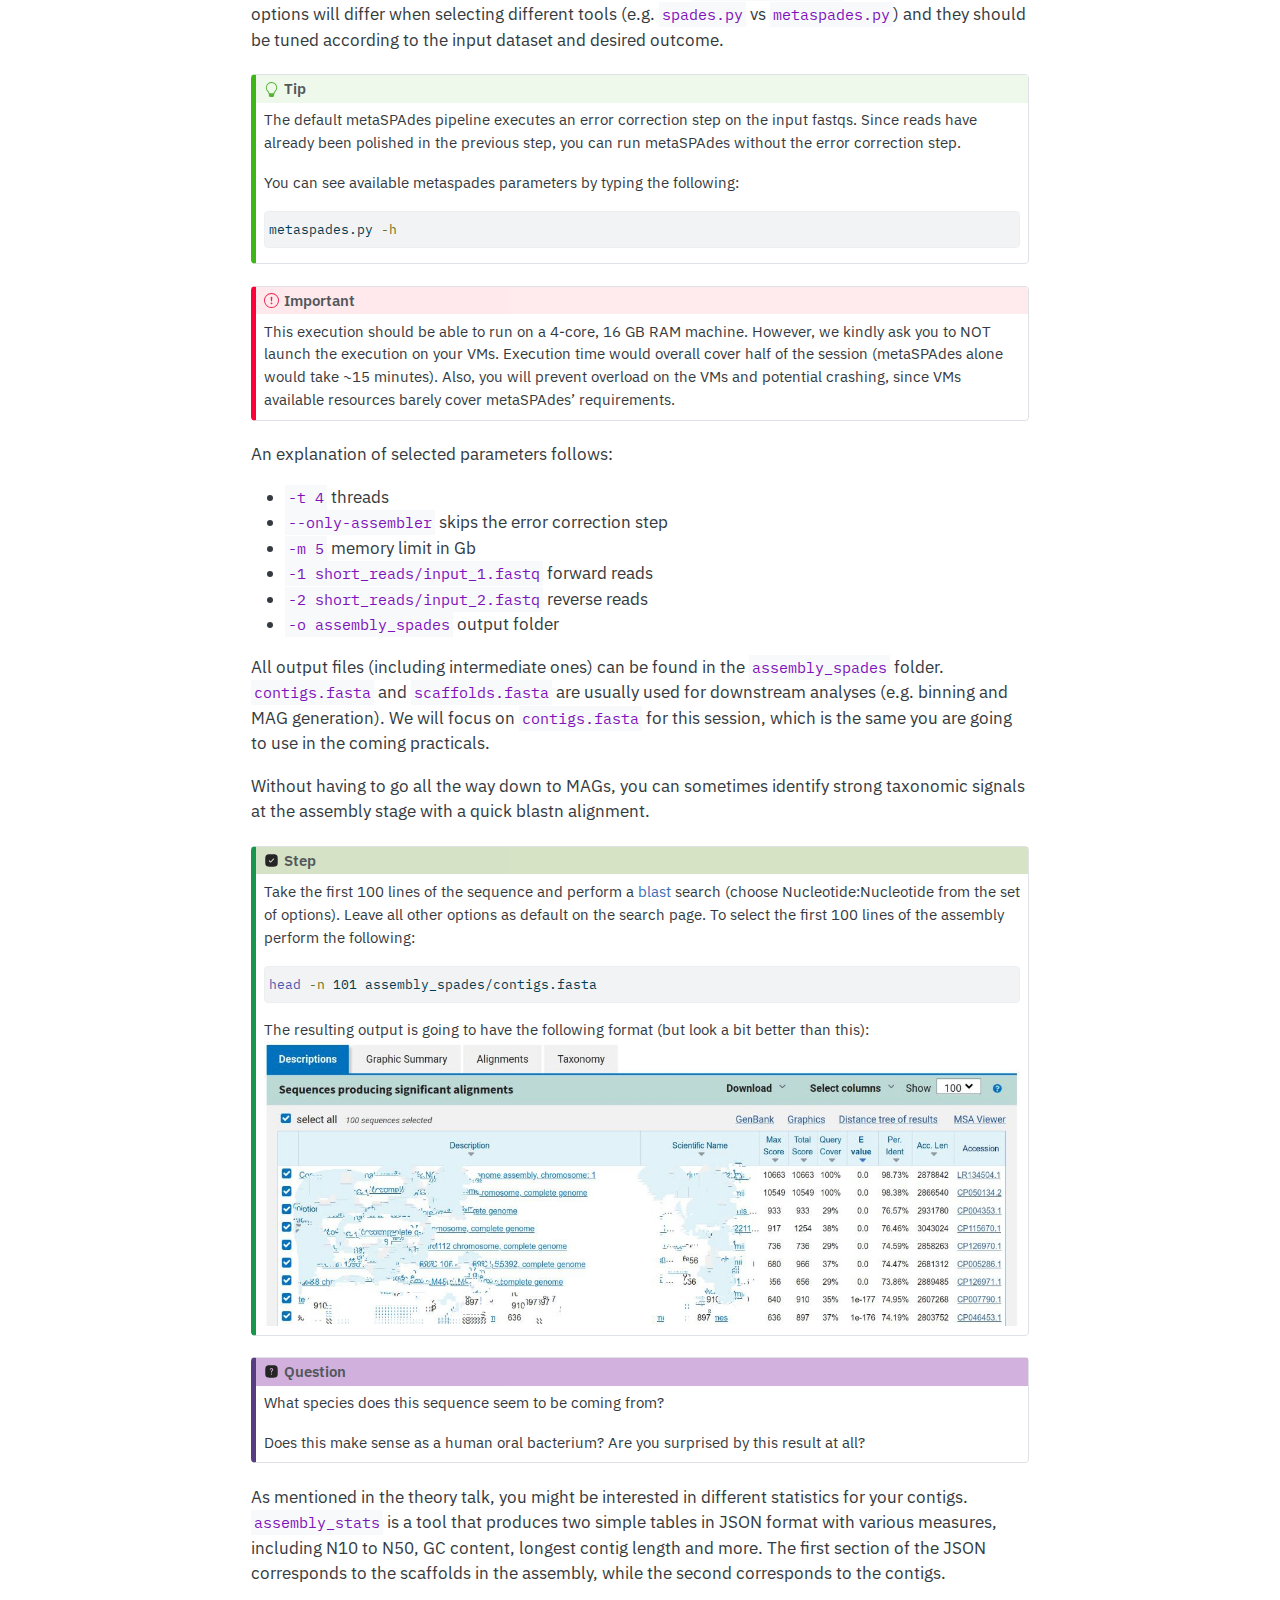
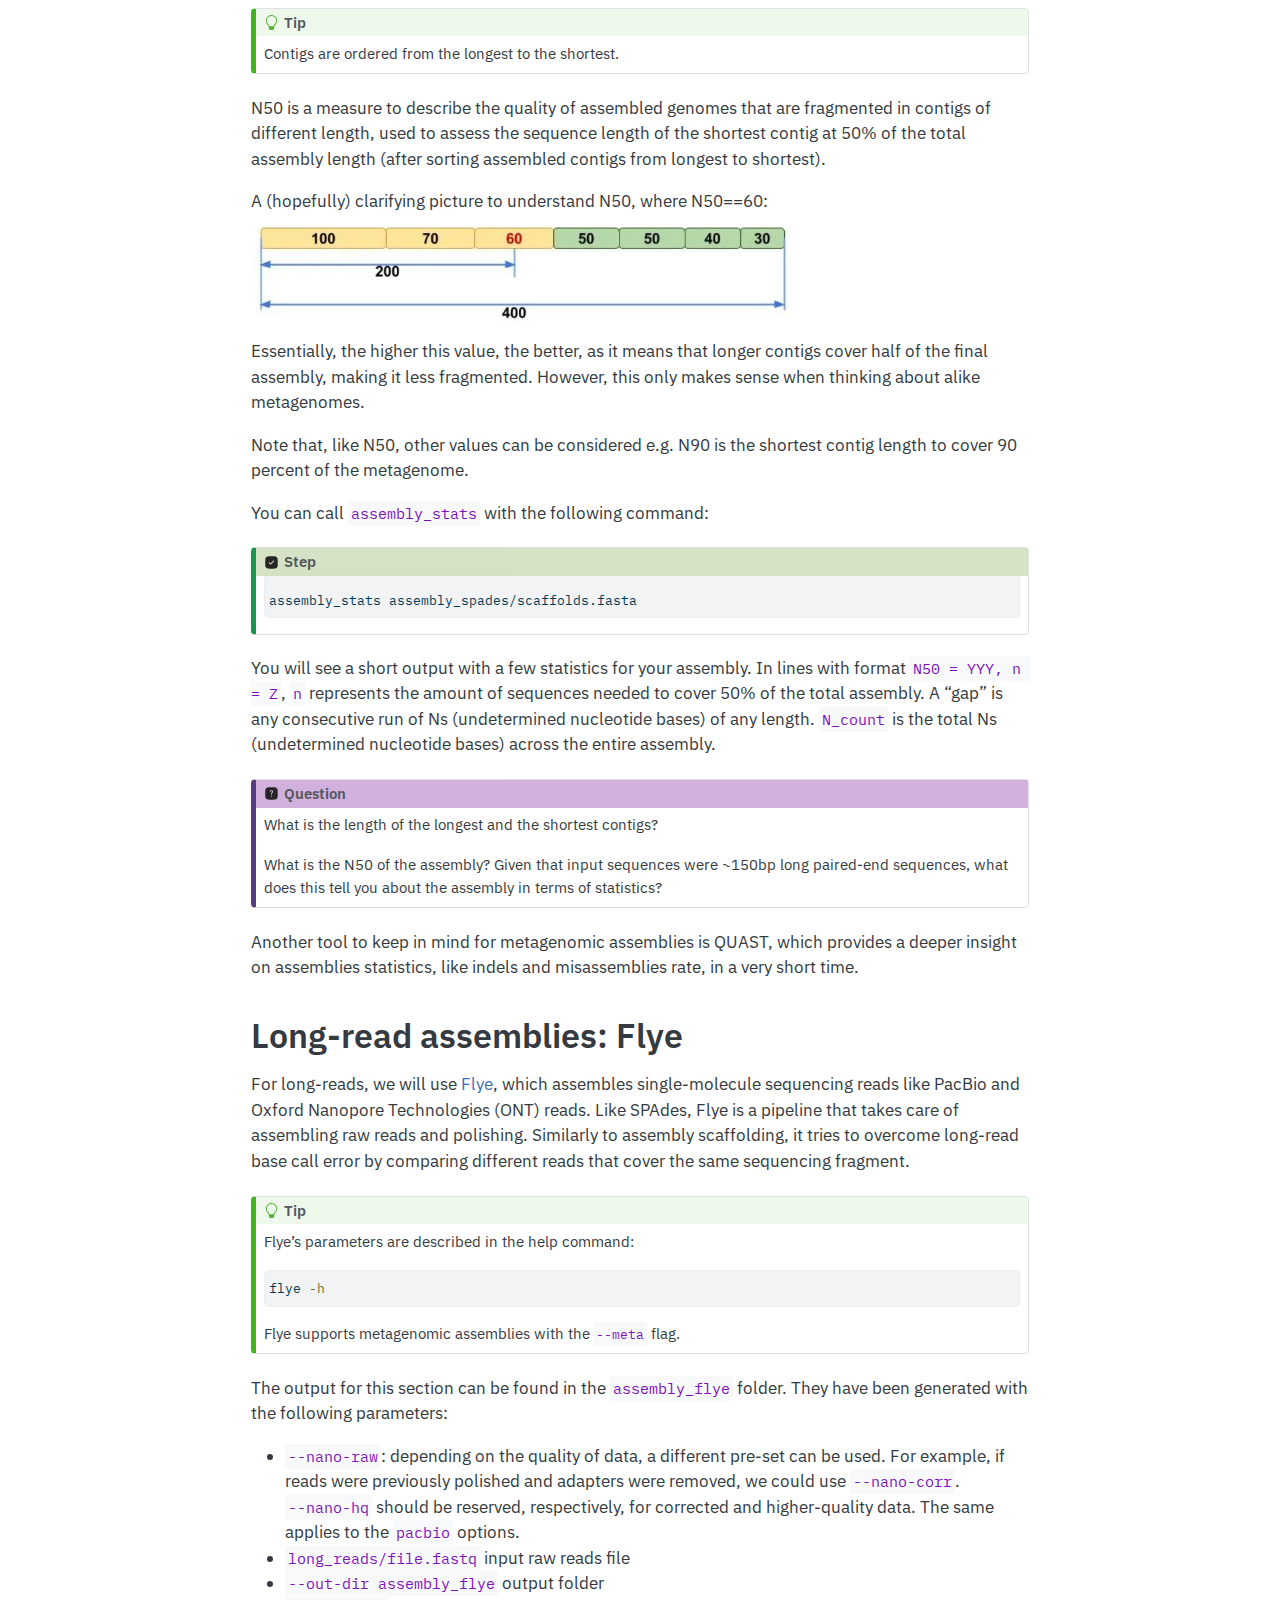
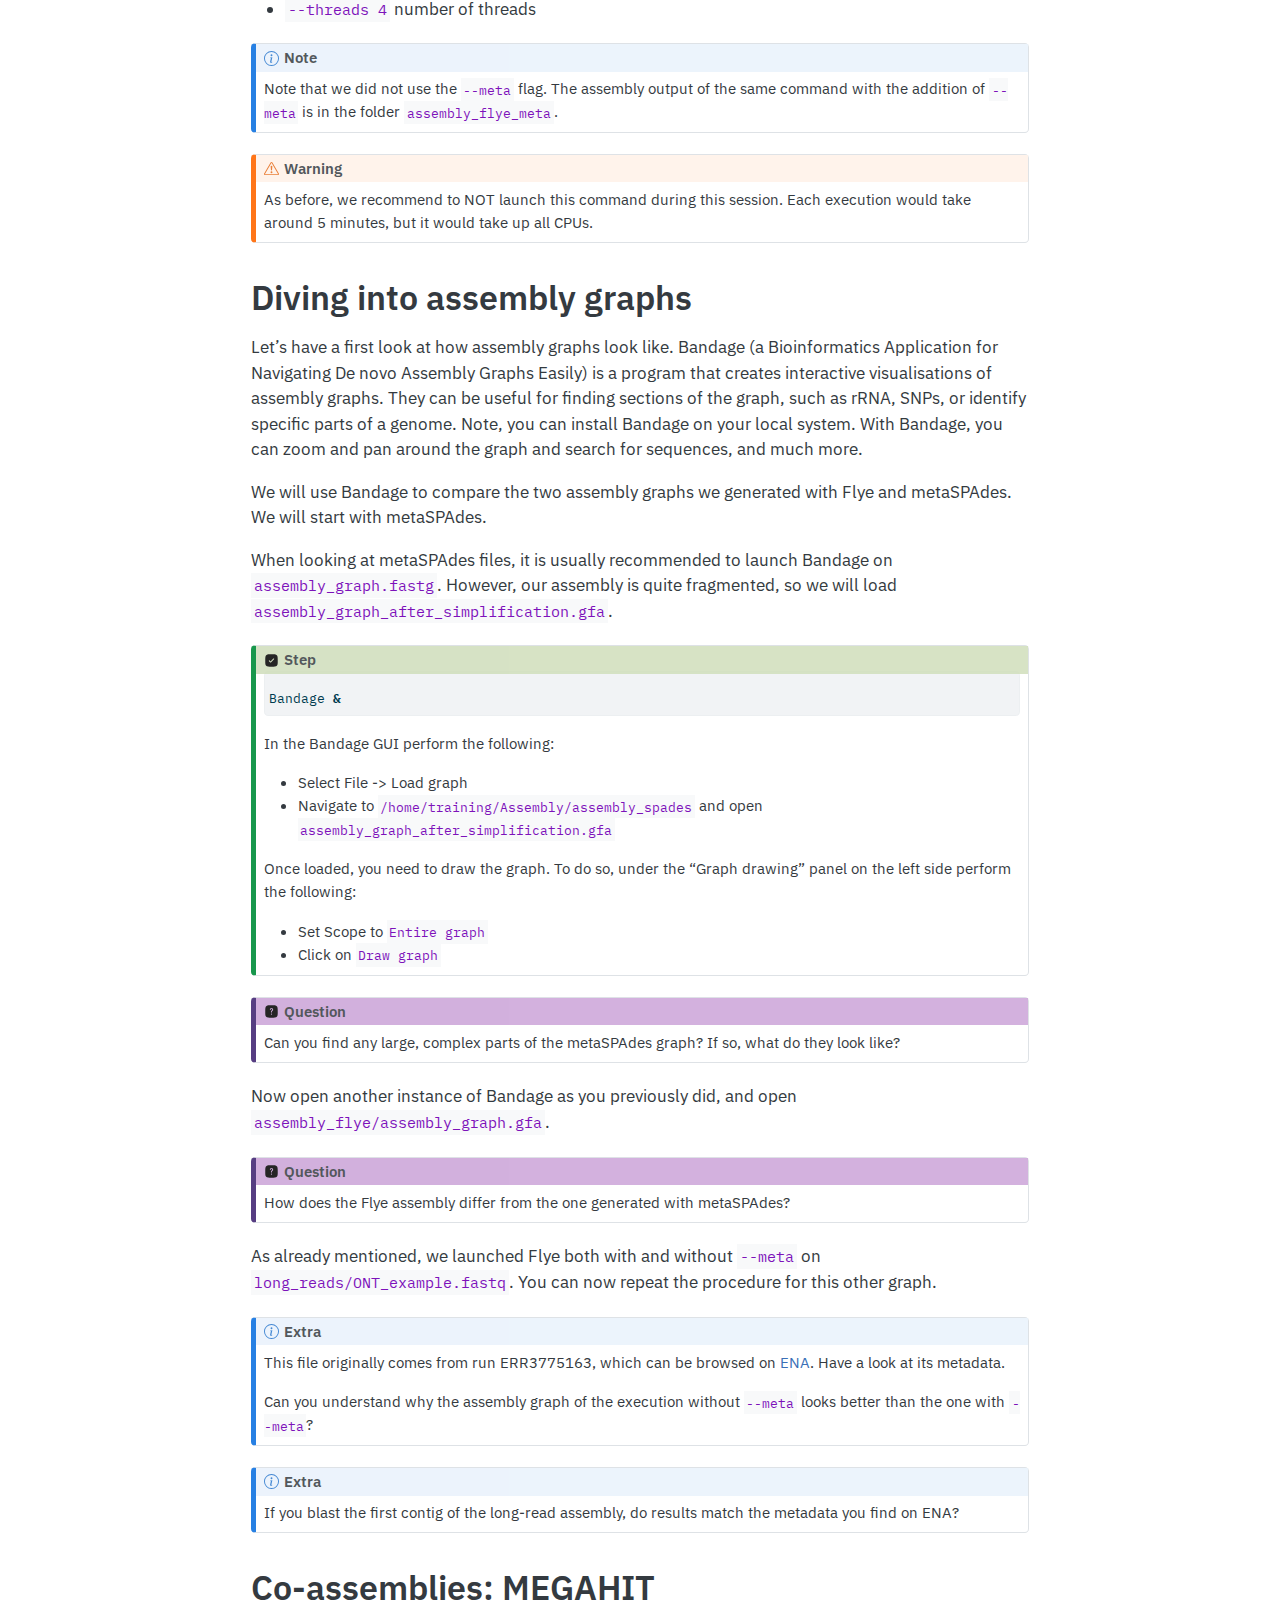
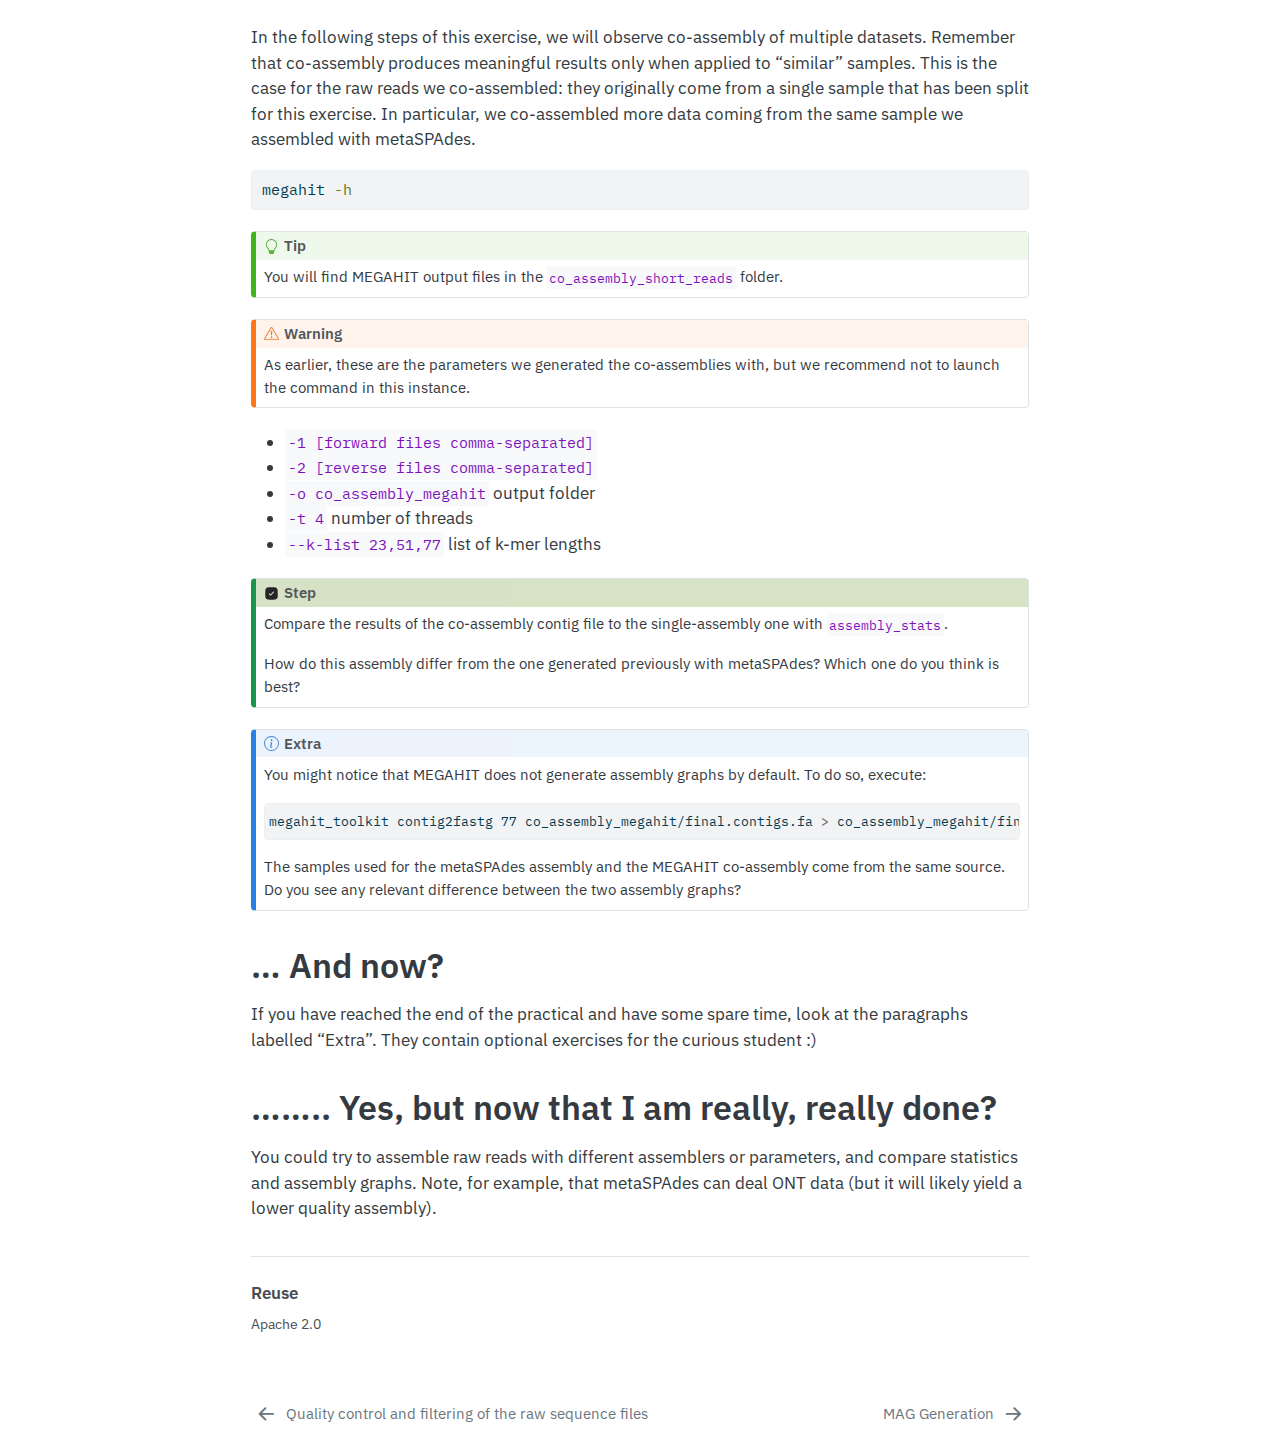
==== commit 2b14a40a: "Built site for gh-pages" ====
--- a/sessions/assemblies.html
+++ b/sessions/assemblies.html
@@ -434,7 +434,7 @@
 </div>
 </div>
 <div class="callout-body-container callout-body">
-<div class="sourceCode" id="cb5"><pre class="sourceCode bash code-with-copy"><code class="sourceCode bash"><span id="cb5-1"><a href="#cb5-1" aria-hidden="true" tabindex="-1"></a><span class="ex">assembly-stats</span> assembly_spades/scaffolds.fasta</span></code><button title="Copy to Clipboard" class="code-copy-button"><i class="bi"></i></button></pre></div>
+<div class="sourceCode" id="cb5"><pre class="sourceCode bash code-with-copy"><code class="sourceCode bash"><span id="cb5-1"><a href="#cb5-1" aria-hidden="true" tabindex="-1"></a><span class="ex">assembly_stats</span> assembly_spades/scaffolds.fasta</span></code><button title="Copy to Clipboard" class="code-copy-button"><i class="bi"></i></button></pre></div>
 </div>
 </div>
 <p>You will see a short output with a few statistics for your assembly. In lines with format <code>N50 = YYY, n = Z</code>, <code>n</code> represents the amount of sequences needed to cover 50% of the total assembly. A “gap” is any consecutive run of Ns (undetermined nucleotide bases) of any length. <code>N_count</code> is the total Ns (undetermined nucleotide bases) across the entire assembly.</p>
